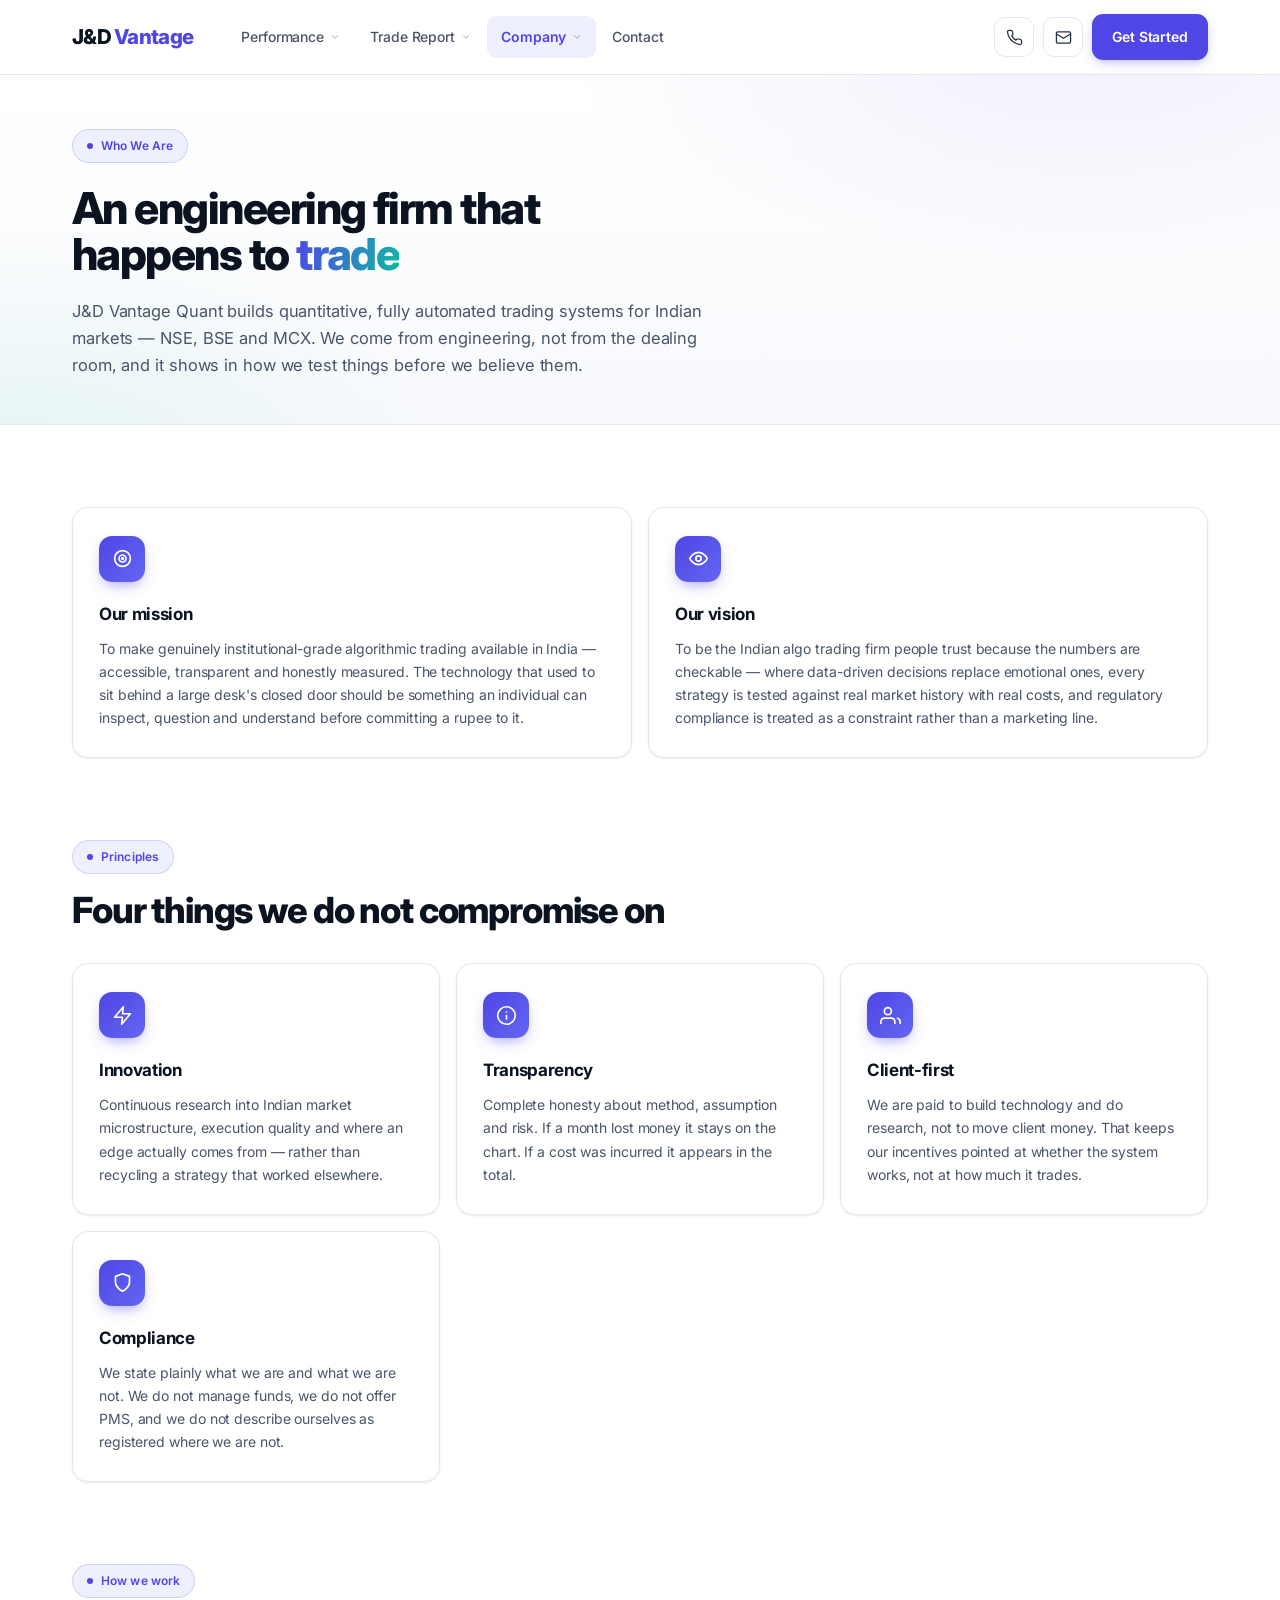
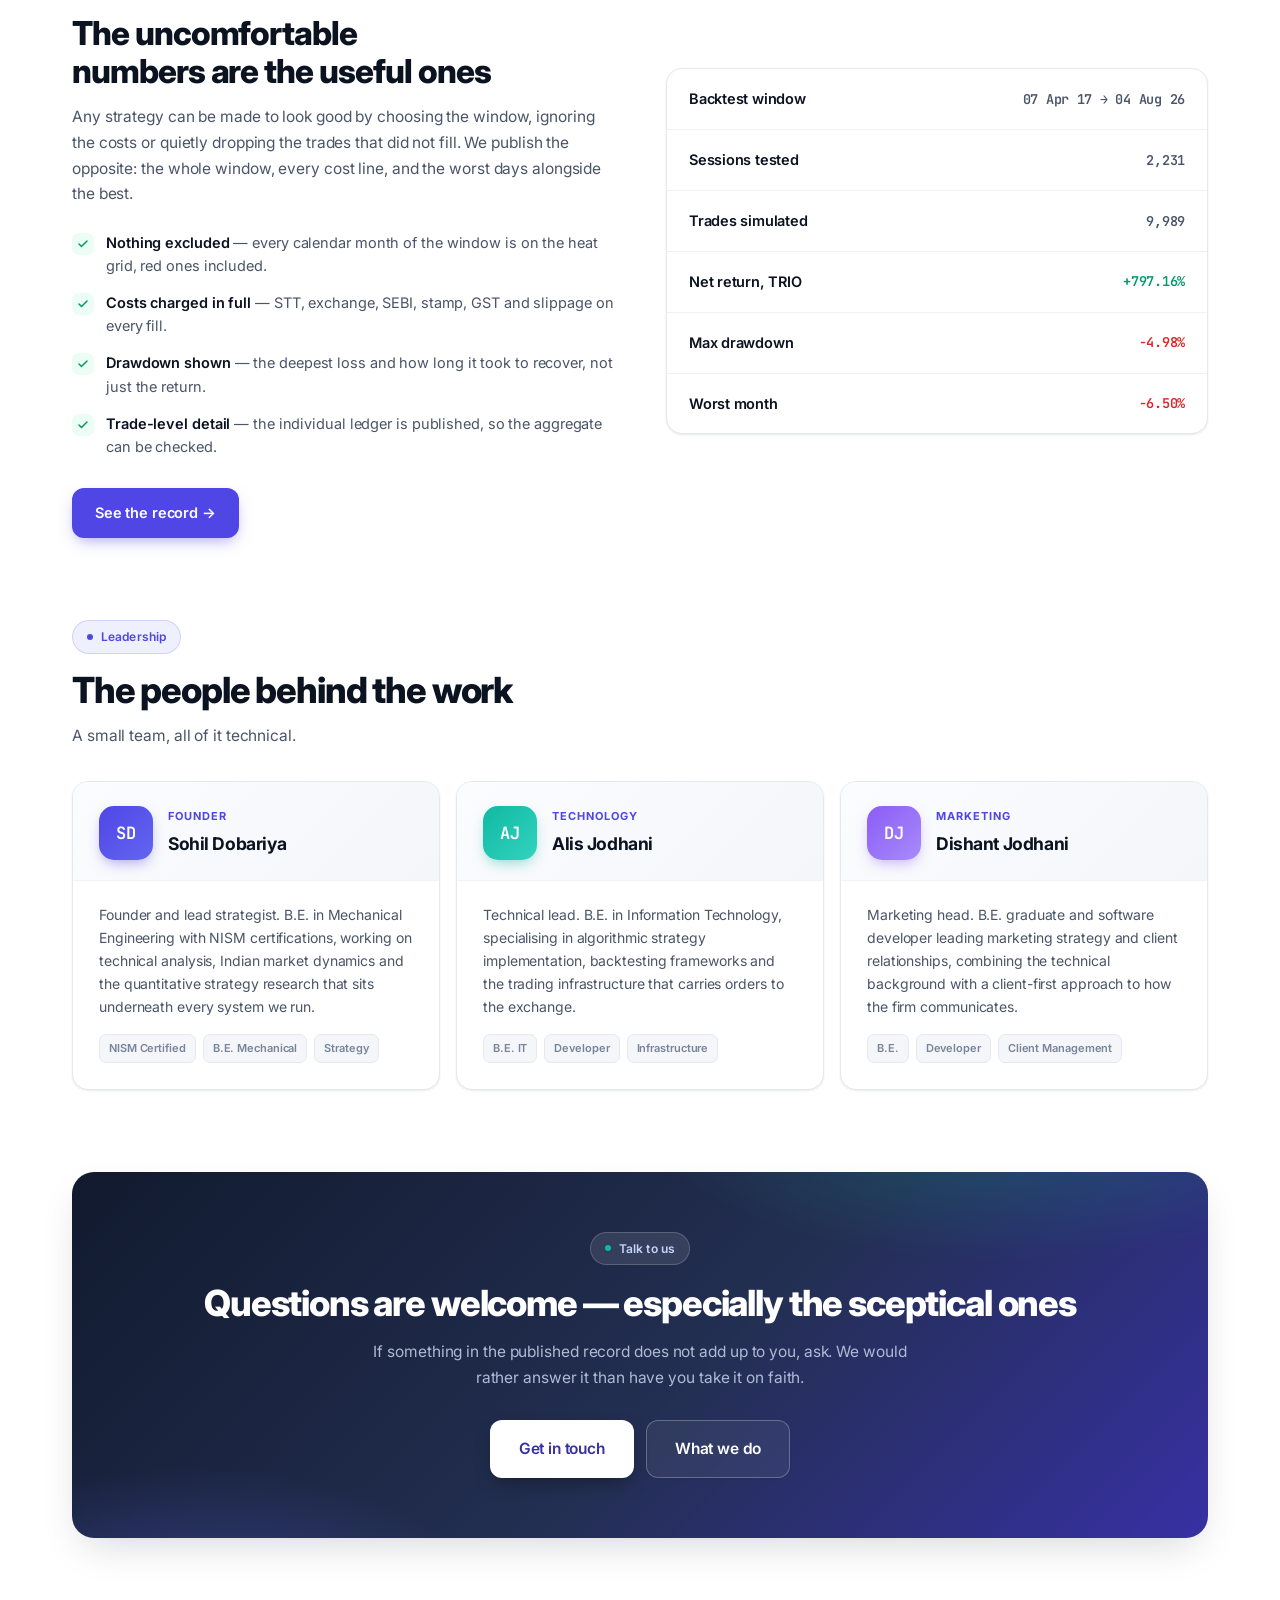
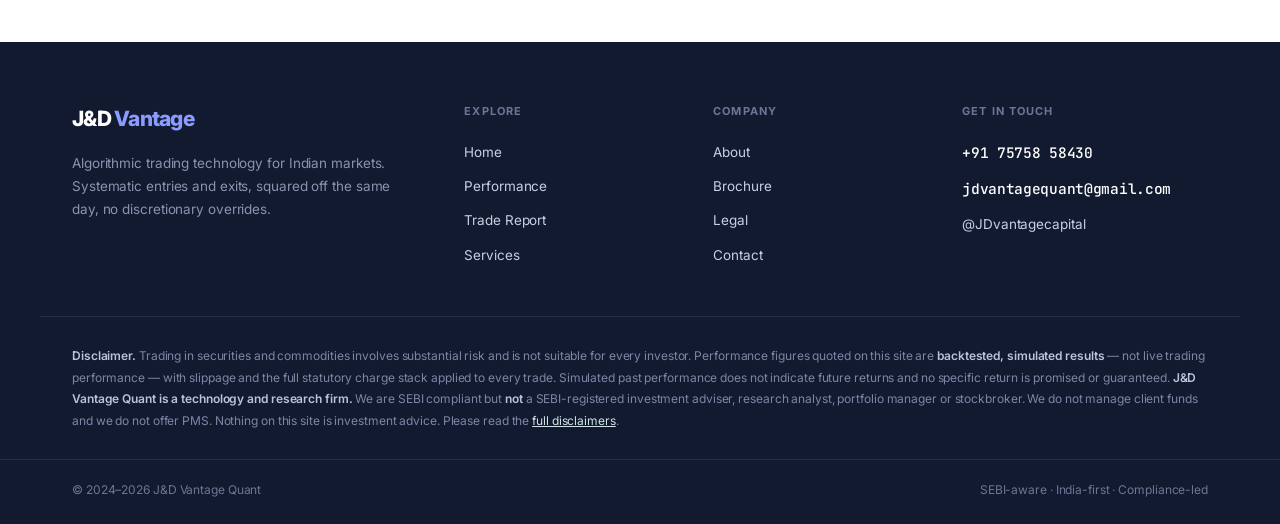
==== about/index.html @ 812bbafe "Rebuild site: new design system, full backtest and trade report Replaces the dark single-page app (h" ====
<!DOCTYPE html>
<html lang="en">
<head>
<meta charset="utf-8">
<meta name="viewport" content="width=device-width, initial-scale=1">
<title>About — Who We Are | J&amp;D Vantage Quant</title>
<meta name="description" content="J&amp;D Vantage Quant is an Indian algorithmic trading technology firm building quantitative, fully automated systems for NSE, BSE and MCX. Our mission, our principles and the people behind the work.">
<link rel="canonical" href="https://jdvantagequant.com/about/">
<meta name="theme-color" content="#FFFFFF">
<meta name="color-scheme" content="light">
<meta property="og:type" content="website">
<meta property="og:url" content="https://jdvantagequant.com/about/">
<meta property="og:title" content="About | J&amp;D Vantage Quant">
<meta property="og:description" content="An Indian algorithmic trading technology firm. Our mission, our principles and the people behind the work.">
<meta property="og:site_name" content="J&amp;D Vantage Quant">
<meta property="og:locale" content="en_IN">
<link rel="icon" type="image/svg+xml" href="/favicon.svg">
<link rel="icon" type="image/x-icon" href="/favicon.ico">
<link rel="preconnect" href="https://fonts.googleapis.com">
<link rel="preconnect" href="https://fonts.gstatic.com" crossorigin>
<link href="https://fonts.googleapis.com/css2?family=Inter:wght@400;500;600;700;800&family=JetBrains+Mono:wght@400;500;600&display=swap" rel="stylesheet">
<link rel="stylesheet" href="/assets/site.css?v=4">
</head>
<body>

<nav class="nav">
  <div class="nav-in">
    <a class="nav-brand" href="/">
      <b>J&amp;D<i> Vantage</i></b>
    </a>
    <div class="nav-links">
      <div class="nav-item">
        <a href="/performance/">Performance<svg class="chev" viewBox="0 0 24 24"><path d="m6 9 6 6 6-6"/></svg></a>
        <div class="nav-menu">
          <a href="/performance/#performance"><b>Equity Curve</b><span>Daily equity and drawdown</span></a>
          <a href="/performance/#yearly"><b>Yearly</b><span>Calendar-year results</span></a>
          <a href="/performance/#monthly"><b>Monthly</b><span>Month-by-month heat grid</span></a>
          <a href="/performance/#stats"><b>Statistics</b><span>Risk and trade metrics</span></a>
          <a href="/performance/#costs"><b>Costs</b><span>Full charge breakdown</span></a>
        </div>
      </div>
      <div class="nav-item">
        <a href="/report/">Trade Report<svg class="chev" viewBox="0 0 24 24"><path d="m6 9 6 6 6-6"/></svg></a>
        <div class="nav-menu">
          <a href="/report/#summary"><b>Summary</b><span>Window totals and equity</span></a>
          <a href="/report/#months"><b>Months</b><span>Month-by-month results</span></a>
          <a href="/report/#sessions"><b>Sessions</b><span>Day-by-day log</span></a>
          <a href="/report/#ledger"><b>Trade Ledger</b><span>Every individual trade</span></a>
        </div>
      </div>
      <div class="nav-item">
        <a href="/about/" class="here">Company<svg class="chev" viewBox="0 0 24 24"><path d="m6 9 6 6 6-6"/></svg></a>
        <div class="nav-menu">
          <a href="/about/"><b>About</b><span>Who we are and how we work</span></a>
          <a href="/services/"><b>Services</b><span>What we build and research</span></a>
          <a href="/brochure/"><b>Brochure</b><span>The firm on one page</span></a>
          <a href="/legal/"><b>Legal</b><span>Disclaimers, terms and privacy</span></a>
        </div>
      </div>
      <a href="/contact/">Contact</a>
    </div>
    <div class="nav-right">
      <a class="nav-icon" href="tel:+917575858430" aria-label="Call +91 75758 58430" title="+91 75758 58430"><svg viewBox="0 0 24 24"><path d="M22 16.9v3a2 2 0 0 1-2.2 2 19.8 19.8 0 0 1-8.6-3.1 19.5 19.5 0 0 1-6-6A19.8 19.8 0 0 1 2.1 4.2 2 2 0 0 1 4.1 2h3a2 2 0 0 1 2 1.7c.1.9.3 1.8.6 2.7a2 2 0 0 1-.4 2.1L8.1 9.7a16 16 0 0 0 6 6l1.2-1.2a2 2 0 0 1 2.1-.4c.9.3 1.8.5 2.7.6a2 2 0 0 1 1.7 2Z"/></svg></a>
      <a class="nav-icon" href="mailto:jdvantagequant@gmail.com" aria-label="Email jdvantagequant@gmail.com" title="jdvantagequant@gmail.com"><svg viewBox="0 0 24 24"><rect x="2" y="4" width="20" height="16" rx="2"/><path d="m2 7 10 6 10-6"/></svg></a>
      <a class="nav-cta" href="/contact/">Get Started</a>
      <button class="burger" id="burger" type="button" aria-label="Menu" aria-expanded="false" aria-controls="nav-drawer"><i></i><i></i><i></i></button>
    </div>
  </div>
  <div class="nav-prog" id="nav-prog"></div>
  <div class="nav-drawer" id="nav-drawer">
    <div class="wrap">
      <span class="grp">Pages</span>
      <a href="/">Home</a>
      <a href="/performance/">Performance</a>
      <a href="/report/">Trade Report</a>
      <a href="/about/" class="here">About</a>
      <a href="/services/">Services</a>
      <a href="/brochure/">Brochure</a>
      <a href="/legal/">Legal</a>
      <a href="/contact/">Contact</a>
      <span class="grp">On this page</span>
      <a href="#purpose">Mission &amp; Vision</a>
      <a href="#values">Principles</a>
      <a href="#team">Team</a>
      <span class="grp">Reach us</span>
      <a href="tel:+917575858430">+91 75758 58430</a>
      <a href="mailto:jdvantagequant@gmail.com">jdvantagequant@gmail.com</a>
    </div>
  </div>
</nav>

<header class="hero" id="top">
  <div class="wrap hero-in tight">
    <div class="eyebrow">Who We Are</div>
    <h1 class="sm">An engineering firm that<br>happens to <span>trade</span></h1>
    <p class="hero-sub">J&amp;D Vantage Quant builds quantitative, fully automated trading
    systems for Indian markets — NSE, BSE and MCX. We come from engineering, not from the
    dealing room, and it shows in how we test things before we believe them.</p>
  </div>
</header>

<main class="wrap">

<!-- ============ PURPOSE ============ -->
<section id="purpose">
  <div class="feat-grid">
    <div class="feat rv">
      <div class="ic"><svg viewBox="0 0 24 24"><circle cx="12" cy="12" r="9"/><circle cx="12" cy="12" r="4"/><circle cx="12" cy="12" r="1"/></svg></div>
      <h3>Our mission</h3>
      <p>To make genuinely institutional-grade algorithmic trading available in India —
      accessible, transparent and honestly measured. The technology that used to sit behind
      a large desk's closed door should be something an individual can inspect, question and
      understand before committing a rupee to it.</p>
    </div>
    <div class="feat rv">
      <div class="ic"><svg viewBox="0 0 24 24"><path d="M2 12s3.5-7 10-7 10 7 10 7-3.5 7-10 7-10-7-10-7z"/><circle cx="12" cy="12" r="3"/></svg></div>
      <h3>Our vision</h3>
      <p>To be the Indian algo trading firm people trust because the numbers are checkable —
      where data-driven decisions replace emotional ones, every strategy is tested against
      real market history with real costs, and regulatory compliance is treated as a
      constraint rather than a marketing line.</p>
    </div>
  </div>
</section>

<!-- ============ VALUES ============ -->
<section id="values">
  <div class="sec-head">
    <div class="eyebrow">Principles</div>
    <h2>Four things we do not compromise on</h2>
  </div>
  <div class="feat-grid">
    <div class="feat rv">
      <div class="ic"><svg viewBox="0 0 24 24"><path d="M13 2 3 14h9l-1 8 10-12h-9l1-8z"/></svg></div>
      <h3>Innovation</h3>
      <p>Continuous research into Indian market microstructure, execution quality and where
      an edge actually comes from — rather than recycling a strategy that worked elsewhere.</p>
    </div>
    <div class="feat rv">
      <div class="ic"><svg viewBox="0 0 24 24"><circle cx="12" cy="12" r="10"/><path d="M12 16v-4M12 8h.01"/></svg></div>
      <h3>Transparency</h3>
      <p>Complete honesty about method, assumption and risk. If a month lost money it stays
      on the chart. If a cost was incurred it appears in the total.</p>
    </div>
    <div class="feat rv">
      <div class="ic"><svg viewBox="0 0 24 24"><path d="M17 21v-2a4 4 0 0 0-4-4H5a4 4 0 0 0-4 4v2"/><circle cx="9" cy="7" r="4"/><path d="M23 21v-2a4 4 0 0 0-3-3.87"/></svg></div>
      <h3>Client-first</h3>
      <p>We are paid to build technology and do research, not to move client money. That
      keeps our incentives pointed at whether the system works, not at how much it trades.</p>
    </div>
    <div class="feat rv">
      <div class="ic"><svg viewBox="0 0 24 24"><path d="M12 22s8-4 8-10V5l-8-3-8 3v7c0 6 8 10 8 10z"/></svg></div>
      <h3>Compliance</h3>
      <p>We state plainly what we are and what we are not. We do not manage funds, we do not
      offer PMS, and we do not describe ourselves as registered where we are not.</p>
    </div>
  </div>
</section>

<!-- ============ HOW WE WORK ============ -->
<section id="method">
  <div class="split">
    <div class="split-text">
      <div class="eyebrow">How we work</div>
      <h2>The uncomfortable numbers are the useful ones</h2>
      <p>Any strategy can be made to look good by choosing the window, ignoring the costs or
      quietly dropping the trades that did not fill. We publish the opposite: the whole
      window, every cost line, and the worst days alongside the best.</p>
      <ul class="checklist">
        <li><span class="ck"><svg viewBox="0 0 24 24"><polyline points="20 6 9 17 4 12"/></svg></span><span><b>Nothing excluded</b> — every calendar month of the window is on the heat grid, red ones included.</span></li>
        <li><span class="ck"><svg viewBox="0 0 24 24"><polyline points="20 6 9 17 4 12"/></svg></span><span><b>Costs charged in full</b> — STT, exchange, SEBI, stamp, GST and slippage on every fill.</span></li>
        <li><span class="ck"><svg viewBox="0 0 24 24"><polyline points="20 6 9 17 4 12"/></svg></span><span><b>Drawdown shown</b> — the deepest loss and how long it took to recover, not just the return.</span></li>
        <li><span class="ck"><svg viewBox="0 0 24 24"><polyline points="20 6 9 17 4 12"/></svg></span><span><b>Trade-level detail</b> — the individual ledger is published, so the aggregate can be checked.</span></li>
      </ul>
      <div class="hero-cta"><a class="btn btn-primary" href="/performance/">See the record →</a></div>
    </div>
    <div class="split-media">
      <div class="panel rv" id="ev-panel"></div>
    </div>
  </div>
</section>

<!-- ============ TEAM ============ -->
<section id="team">
  <div class="sec-head">
    <div class="eyebrow">Leadership</div>
    <h2>The people behind the work</h2>
    <p>A small team, all of it technical.</p>
  </div>
  <div class="team-grid">
    <div class="team rv">
      <div class="top">
        <div class="av">SD</div>
        <div><div class="rl">Founder</div><div class="nm">Sohil Dobariya</div></div>
      </div>
      <div class="bd">
        <p>Founder and lead strategist. B.E. in Mechanical Engineering with NISM
        certifications, working on technical analysis, Indian market dynamics and the
        quantitative strategy research that sits underneath every system we run.</p>
        <div class="chips"><span>NISM Certified</span><span>B.E. Mechanical</span><span>Strategy</span></div>
      </div>
    </div>
    <div class="team rv">
      <div class="top">
        <div class="av c2">AJ</div>
        <div><div class="rl">Technology</div><div class="nm">Alis Jodhani</div></div>
      </div>
      <div class="bd">
        <p>Technical lead. B.E. in Information Technology, specialising in algorithmic
        strategy implementation, backtesting frameworks and the trading infrastructure that
        carries orders to the exchange.</p>
        <div class="chips"><span>B.E. IT</span><span>Developer</span><span>Infrastructure</span></div>
      </div>
    </div>
    <div class="team rv">
      <div class="top">
        <div class="av c3">DJ</div>
        <div><div class="rl">Marketing</div><div class="nm">Dishant Jodhani</div></div>
      </div>
      <div class="bd">
        <p>Marketing head. B.E. graduate and software developer leading marketing strategy
        and client relationships, combining the technical background with a client-first
        approach to how the firm communicates.</p>
        <div class="chips"><span>B.E.</span><span>Developer</span><span>Client Management</span></div>
      </div>
    </div>
  </div>
</section>

<section id="cta">
  <div class="cta rv">
    <div class="eyebrow">Talk to us</div>
    <h2>Questions are welcome — especially the sceptical ones</h2>
    <p>If something in the published record does not add up to you, ask. We would rather
    answer it than have you take it on faith.</p>
    <div class="hero-cta">
      <a class="btn btn-primary btn-lg" href="/contact/">Get in touch</a>
      <a class="btn btn-ghost btn-lg" href="/services/">What we do</a>
    </div>
  </div>
</section>

</main>

<footer>
  <div class="wrap foot-top">
    <div class="foot-brand">
      <div class="fb"><b>J&amp;D<i> Vantage</i></b></div>
      <p>Algorithmic trading technology for Indian markets. Systematic entries and exits,
      squared off the same day, no discretionary overrides.</p>
    </div>
    <div class="foot-col">
      <h4>Explore</h4>
      <a href="/">Home</a>
      <a href="/performance/">Performance</a>
      <a href="/report/">Trade Report</a>
      <a href="/services/">Services</a>
    </div>
    <div class="foot-col">
      <h4>Company</h4>
      <a href="/about/">About</a>
      <a href="/brochure/">Brochure</a>
      <a href="/legal/">Legal</a>
      <a href="/contact/">Contact</a>
    </div>
    <div class="foot-col">
      <h4>Get in touch</h4>
      <a class="big" href="tel:+917575858430">+91 75758 58430</a>
      <a class="big" href="mailto:jdvantagequant@gmail.com">jdvantagequant@gmail.com</a>
      <a href="https://t.me/JDvantagecapital" target="_blank" rel="noopener noreferrer">@JDvantagecapital</a>
    </div>
  </div>
  <div class="wrap foot-legal">
    <b>Disclaimer.</b> Trading in securities and commodities involves substantial risk and is
    not suitable for every investor. Performance figures quoted on this site are
    <b>backtested, simulated results</b> — not live trading performance — with slippage and the
    full statutory charge stack applied to every trade. Simulated past performance does not
    indicate future returns and no specific return is promised or guaranteed.
    <b>J&amp;D Vantage Quant is a technology and research firm.</b> We are SEBI compliant but
    <b>not</b> a SEBI-registered investment adviser, research analyst, portfolio manager or
    stockbroker. We do not manage client funds and we do not offer PMS. Nothing on this site
    is investment advice. Please read the
    <a href="/legal/" style="color:#CFE3E7;text-decoration:underline">full disclaimers</a>.
  </div>
  <div class="foot-bottom">
    <div class="wrap">
      <span>&copy; 2024–2026 J&amp;D Vantage Quant</span>
      <span>SEBI-aware &middot; India-first &middot; Compliance-led</span>
    </div>
  </div>
</footer>

<script src="/assets/summary.js?v=4"></script>
<script src="/assets/site.js?v=4"></script>
<script>
const { $, pct, dd, n0, range, menu, reveal } = window.JD;
const T = window.JD_SUM.modes.trio;

$('#ev-panel').innerHTML = [
  ['Backtest window', range(T.window), ''],
  ['Sessions tested', n0(T.days), ''],
  ['Trades simulated', n0(T.trades), ''],
  ['Net return, TRIO', pct(T.net_pct), 'pos'],
  ['Max drawdown', dd(T.mdd), 'neg'],
  ['Worst month', pct(T.worst_month[1]), 'neg'],
].map(([t, v, c]) => `<div class="prow"><div><div class="t">${t}</div></div>
  <div class="m ${c}">${v}</div></div>`).join('');

menu();
reveal();
</script>
</body>
</html>
---- assets/site.css ----
/* J&D Vantage Quant — design system.
   Inter + JetBrains Mono, indigo/teal on white, 16px radii, layered shadows,
   solid left-aligned header. One stylesheet for the marketing pages and the
   data pages alike. */
:root{
  --bg:#FFFFFF; --bg-soft:#F7F9FC; --panel:#FFFFFF; --panel2:#F4F6FA; --bg2:#EEF1F6;
  --line:#E4E8EF; --line2:#EEF1F6;
  --ink:#0B1220; --text:#243043; --body:#4A5568; --muted:#78849A; --faint:#A3AEC2;
  --brand:#4F46E5; --brand-2:#6366F1; --brand-dk:#3730A3; --brand-soft:#EEF0FE;
  --accent:#0FB9A3; --accent-soft:#E6FAF6;
  --deep:#111A2E; --deep-2:#1B2540;
  --pos:#059669; --pos-soft:#ECFDF5;
  --neg:#DC2626; --neg-soft:#FEF2F2;
  --sans:"Inter",-apple-system,"Segoe UI",Roboto,Arial,sans-serif;
  --mono:"JetBrains Mono",ui-monospace,"Cascadia Mono",Consolas,monospace;
  --maxw:1200px; --r:16px; --r-sm:10px; --r-lg:22px;
  --sh1:0 1px 2px rgba(11,18,32,.04),0 1px 3px rgba(11,18,32,.05);
  --sh2:0 4px 8px -2px rgba(11,18,32,.05),0 12px 24px -8px rgba(11,18,32,.10);
  --sh3:0 16px 40px -12px rgba(11,18,32,.18);
}
*{margin:0;padding:0;box-sizing:border-box}
html{scroll-behavior:smooth;-webkit-text-size-adjust:100%}
body{background:var(--bg);color:var(--body);font-family:var(--sans);font-size:15.5px;
  line-height:1.65;-webkit-font-smoothing:antialiased;letter-spacing:-.006em}
::selection{background:rgba(79,70,229,.16)}
a{color:var(--brand);text-decoration:none}
img{max-width:100%}
.wrap{max-width:var(--maxw);margin:0 auto;padding:0 32px}
.num{font-family:var(--mono);font-variant-numeric:tabular-nums;letter-spacing:-.02em}
.pos{color:var(--pos)}.neg{color:var(--neg)}

/* ================================ header ================================ */
/* solid bar, hairline base, brand hard left with the links running beside it */
.nav{position:sticky;top:0;z-index:60;background:rgba(255,255,255,.88);
  border-bottom:1px solid var(--line);
  backdrop-filter:saturate(180%) blur(14px);-webkit-backdrop-filter:saturate(180%) blur(14px)}
.nav-in{position:relative;max-width:var(--maxw);margin:0 auto;padding:0 32px;height:74px;
  display:flex;align-items:center;gap:8px;transition:height .2s}
.nav-brand{display:flex;align-items:center;color:var(--ink);flex:none;margin-right:26px}
.nav-brand b{font-size:20.5px;font-weight:800;letter-spacing:-.035em;line-height:1}
.nav-brand b i{font-style:normal;color:var(--brand)}

/* inline links — no floating pill */
.nav-links{display:flex;align-items:center;gap:2px}
.nav-links a{color:var(--body);font-size:14px;font-weight:500;padding:9px 14px;border-radius:9px;
  white-space:nowrap;transition:color .16s,background .16s}
.nav-links a:hover{color:var(--ink);background:var(--panel2)}
.nav-links a.here{color:var(--brand);background:var(--brand-soft);font-weight:600}

.nav-item{position:relative;display:flex}
.nav-item>a{display:inline-flex;align-items:center;gap:6px}
.nav-item>a .chev{width:10px;height:10px;stroke:currentColor;fill:none;stroke-width:2.4;
  stroke-linecap:round;stroke-linejoin:round;opacity:.5;transition:transform .2s,opacity .2s}
.nav-item:hover>a .chev,.nav-item.open>a .chev{opacity:1;transform:rotate(180deg)}
.nav-menu{position:absolute;top:calc(100% + 10px);left:0;transform:translateY(-6px);
  min-width:264px;background:var(--panel);border:1px solid var(--line);border-radius:var(--r);
  padding:7px;box-shadow:var(--sh3);
  opacity:0;visibility:hidden;pointer-events:none;transition:opacity .16s,transform .16s,visibility .16s;z-index:5}
.nav-item:hover .nav-menu,.nav-item:focus-within .nav-menu,.nav-item.open .nav-menu{
  opacity:1;visibility:visible;pointer-events:auto;transform:translateY(0)}
.nav-menu::before{content:"";position:absolute;left:0;right:0;top:-12px;height:12px}
.nav-menu a{display:block;padding:10px 12px;border-radius:10px;white-space:normal;
  background:transparent;transition:background .14s}
.nav-menu a:hover{background:var(--panel2)}
.nav-menu a b{display:block;font-size:13.5px;font-weight:600;color:var(--ink)}
.nav-menu a span{display:block;margin-top:2px;font-size:12px;color:var(--muted);line-height:1.45}

.nav-prog{position:absolute;left:0;bottom:-1px;height:2px;width:0;
  background:linear-gradient(90deg,var(--brand),var(--accent));transition:width .08s linear}
.nav.scrolled{box-shadow:0 6px 20px -14px rgba(11,18,32,.5)}
.nav.scrolled .nav-in{height:66px}

.nav-right{margin-left:auto;display:flex;align-items:center;gap:9px;flex:none}
.nav-icon{width:40px;height:40px;border-radius:11px;background:var(--panel);border:1px solid var(--line);
  display:flex;align-items:center;justify-content:center;flex:none;
  transition:border-color .16s,background .16s,transform .16s}
.nav-icon:hover{border-color:var(--brand);background:var(--brand-soft);transform:translateY(-1px)}
.nav-icon svg{width:17px;height:17px;stroke:var(--text);fill:none;stroke-width:1.8;
  stroke-linecap:round;stroke-linejoin:round}
.nav-icon:hover svg{stroke:var(--brand)}
.nav-cta{display:inline-flex;align-items:center;background:var(--brand);color:#fff;font-size:14px;
  font-weight:600;padding:11px 20px;border-radius:11px;white-space:nowrap;
  box-shadow:0 4px 12px -3px rgba(79,70,229,.45);transition:background .16s,transform .16s,box-shadow .16s}
.nav-cta:hover{background:var(--brand-dk);transform:translateY(-1px);box-shadow:0 8px 18px -4px rgba(79,70,229,.5)}

.burger{display:none;width:40px;height:40px;border:1px solid var(--line);border-radius:11px;
  background:var(--panel);cursor:pointer;padding:0;position:relative;flex:none}
.burger i{position:absolute;left:11px;right:11px;height:2px;background:var(--ink);border-radius:2px;
  transition:transform .22s,opacity .18s}
.burger i:nth-child(1){top:14px}
.burger i:nth-child(2){top:19px}
.burger i:nth-child(3){top:24px}
.burger[aria-expanded="true"] i:nth-child(1){transform:translateY(5px) rotate(45deg)}
.burger[aria-expanded="true"] i:nth-child(2){opacity:0}
.burger[aria-expanded="true"] i:nth-child(3){transform:translateY(-5px) rotate(-45deg)}

.nav-drawer{display:none;background:var(--panel);border-top:1px solid var(--line2);
  box-shadow:var(--sh2)}
.nav-drawer.open{display:block}
.nav-drawer .wrap{padding-top:10px;padding-bottom:18px;display:flex;flex-direction:column}
.nav-drawer a{color:var(--body);font-size:15px;font-weight:500;padding:12px 6px;
  border-bottom:1px solid var(--line2);border-radius:0}
.nav-drawer a:last-of-type{border-bottom:0}
.nav-drawer a.here{color:var(--brand);font-weight:600}
.nav-drawer .grp{margin-top:12px;font-size:10.5px;font-weight:700;
  letter-spacing:.14em;color:var(--faint);text-transform:uppercase;padding:6px 6px 2px}

@media (max-width:1080px){
  .nav-in{height:66px;gap:10px}
  .nav-links,.nav-cta{display:none}
  .burger{display:block}
  .nav.scrolled .nav-in{height:62px}
}
@media (max-width:620px){
  .nav-in{height:62px;gap:8px;padding-left:20px;padding-right:20px}
  .nav-brand{margin-right:0}
  .nav-brand b{font-size:18px}
  .nav-icon,.burger{width:37px;height:37px}
  .nav-right .nav-icon{display:none}
}
@media (max-width:400px){
  .nav-brand b{font-size:16px}
  .nav-in{gap:6px;padding-left:16px;padding-right:16px;height:58px}
}

/* ================================= hero ================================= */
.hero{position:relative;overflow:hidden;background:
  radial-gradient(900px 420px at 85% -18%,rgba(79,70,229,.09),transparent 60%),
  radial-gradient(700px 400px at 2% 112%,rgba(15,185,163,.08),transparent 58%),
  linear-gradient(180deg,#FFFFFF,#F7F9FC);
  border-bottom:1px solid var(--line)}
.hero-in{position:relative;padding-top:78px;padding-bottom:64px}
.hero-in.tight{padding-top:54px;padding-bottom:44px}
/* eyebrow is a chip, not a tracked-out mono line */
.eyebrow{display:inline-flex;align-items:center;gap:8px;background:var(--brand-soft);
  color:var(--brand);border:1px solid rgba(79,70,229,.18);border-radius:99px;
  padding:6px 14px;font-size:12px;font-weight:600;letter-spacing:.01em}
.eyebrow::before{content:"";width:6px;height:6px;border-radius:99px;background:var(--brand);flex:none}
.hero h1{margin:22px 0 0;font-size:clamp(36px,5.6vw,60px);line-height:1.06;font-weight:800;
  color:var(--ink);letter-spacing:-.035em;text-wrap:balance}
.hero h1 span{background:linear-gradient(100deg,var(--brand),var(--accent));
  -webkit-background-clip:text;background-clip:text;color:transparent}
.hero h1.sm{font-size:clamp(30px,4.2vw,44px)}
.hero-sub{margin-top:20px;max-width:660px;font-size:16.5px;color:var(--body)}
.hero-sub b{color:var(--ink);font-weight:600}
.hero-note{padding:18px 0 0;font-size:12.5px;color:var(--faint);max-width:760px}

/* hero split — text left, visual right (restored from the original site) */
.hero-grid{display:grid;grid-template-columns:1.05fr .95fr;gap:52px;align-items:center}

/* ============================== KPI cards =============================== */
/* separated cards with a gradient cap, not a fused hairline grid */
.kpis{display:grid;grid-template-columns:repeat(4,1fr);gap:14px;margin:44px 0 0}
.kpi{position:relative;background:var(--panel);border:1px solid var(--line);border-radius:var(--r);
  padding:20px 20px 18px;box-shadow:var(--sh1);overflow:hidden;
  transition:transform .18s,box-shadow .18s,border-color .18s}
.kpi::before{content:"";position:absolute;left:0;right:0;top:0;height:3px;
  background:linear-gradient(90deg,var(--brand),var(--accent));opacity:.9}
.kpi:hover{transform:translateY(-2px);box-shadow:var(--sh2);border-color:rgba(79,70,229,.28)}
.kpi label{display:block;font-size:11.5px;font-weight:600;letter-spacing:.03em;color:var(--muted)}
.kpi .v{display:block;margin-top:10px;font-family:var(--mono);font-size:clamp(22px,2.7vw,31px);
  font-weight:600;letter-spacing:-.035em;color:var(--ink);line-height:1.1}
.kpi .v.up{color:var(--pos)}
.kpi .v.dn{color:var(--neg)}
.kpi small{display:block;margin-top:7px;font-size:12px;color:var(--muted);line-height:1.5}
.kpi .v .vs{margin:0 6px;color:var(--faint);font-weight:400}
.kpis-4{grid-template-columns:repeat(4,1fr)}
.kpis-5{grid-template-columns:repeat(5,1fr)}
.kpis-6{grid-template-columns:repeat(6,1fr)}
.kpis-5 .kpi,.kpis-6 .kpi{padding:17px 15px 15px}
.kpis-5 .kpi .v{font-size:clamp(19px,2.1vw,25px)}
.kpis-6 .kpi .v{font-size:clamp(16px,1.5vw,20px)}
.kpis-6 .kpi small{font-size:11.5px}
.stat-row{margin:0 0 14px}
.stat-row .kpi .v{font-size:clamp(18px,2.2vw,25px)}
.win-cards .kpi .v{font-size:22px}

/* ============================== stat band =============================== */
/* the four headline claims from the original site */
.stats{display:grid;grid-template-columns:repeat(4,1fr);gap:14px}
.stat{background:var(--panel);border:1px solid var(--line);border-radius:var(--r);
  padding:26px 24px;text-align:center;box-shadow:var(--sh1);
  transition:transform .18s,box-shadow .18s}
.stat:hover{transform:translateY(-2px);box-shadow:var(--sh2)}
.stat .n{font-family:var(--mono);font-size:clamp(28px,3.4vw,38px);font-weight:600;
  letter-spacing:-.04em;line-height:1;
  background:linear-gradient(100deg,var(--brand),var(--accent));
  -webkit-background-clip:text;background-clip:text;color:transparent}
.stat .l{margin-top:10px;font-size:13px;color:var(--muted);line-height:1.5}

/* ============================= spec strip =============================== */
/* light tinted rail, not a dark band */
.spec{background:var(--bg-soft);border-bottom:1px solid var(--line)}
.spec-in{max-width:var(--maxw);margin:0 auto;padding:26px 32px;
  display:grid;grid-template-columns:repeat(4,1fr);gap:20px 28px}
.spec-item label{display:block;font-size:11px;font-weight:600;letter-spacing:.06em;
  color:var(--muted);text-transform:uppercase}
.spec-item div{margin-top:6px;font-size:14.5px;font-weight:600;color:var(--ink)}
.spec-item div .num{font-size:13.5px}

/* =============================== sections =============================== */
section{padding:82px 0 0}
.sec-head{margin-bottom:32px;max-width:720px}
.sec-head h2{margin-top:16px;font-size:clamp(25px,3.4vw,36px);font-weight:800;color:var(--ink);
  letter-spacing:-.032em;line-height:1.15;text-wrap:balance}
.sec-head p{margin-top:12px;color:var(--body);font-size:15.5px}
.panel{background:var(--panel);border:1px solid var(--line);border-radius:var(--r);
  overflow:hidden;box-shadow:var(--sh1)}
.panel-cap{font-size:11.5px;font-weight:700;letter-spacing:.08em;text-transform:uppercase;
  color:var(--muted);margin-bottom:14px}

/* charts */
.chart-head{display:flex;align-items:center;gap:12px;padding:20px 22px 6px;flex-wrap:wrap}
.chart-head h3{font-size:15px;font-weight:700;color:var(--ink);letter-spacing:-.015em}
.chart-head .num{font-size:12px;color:var(--muted)}
.seg{margin-left:auto;display:flex;background:var(--panel2);border:1px solid var(--line);
  border-radius:10px;padding:3px;gap:2px}
.seg button{border:0;background:transparent;color:var(--muted);font-family:var(--sans);
  font-size:11.5px;font-weight:600;padding:6px 13px;border-radius:7px;cursor:pointer;
  letter-spacing:.02em;transition:background .14s,color .14s}
.seg button:hover{color:var(--ink)}
.seg button.on{background:var(--panel);color:var(--brand);box-shadow:var(--sh1)}
canvas{display:block;width:100%;touch-action:pan-y}
.tip{position:fixed;z-index:80;pointer-events:none;background:var(--ink);border:0;border-radius:10px;
  padding:10px 13px;font-family:var(--mono);font-size:11.5px;line-height:1.6;color:#F2F5FA;
  box-shadow:var(--sh3);opacity:0;transition:opacity .12s}
.tip b{color:#8B9BFF;font-weight:600}

/* ================================ tables ================================ */
table{width:100%;border-collapse:collapse;font-size:13.5px}
thead th{background:var(--panel2);color:var(--muted);font-size:11px;font-weight:600;
  letter-spacing:.04em;text-align:right;padding:12px 15px;border-bottom:1px solid var(--line);
  white-space:nowrap}
thead th:first-child{text-align:left}
tbody td{padding:11px 15px;border-bottom:1px solid var(--line2);text-align:right;
  font-family:var(--mono);font-size:12.5px;letter-spacing:-.015em;color:var(--body);white-space:nowrap}
tbody td:first-child{text-align:left;color:var(--ink);font-weight:500;font-family:var(--sans)}
tbody tr:nth-child(even){background:rgba(244,246,250,.55)}
tbody tr:hover{background:var(--brand-soft)}
tbody tr:last-child td{border-bottom:0}
.tbl-scroll{overflow-x:auto}
tr.total td{background:var(--panel2);font-weight:700;color:var(--ink);border-top:1.5px solid var(--line)}
.scroll-y{max-height:660px;overflow-y:auto}
.scroll-y thead th{position:sticky;top:0;z-index:5;box-shadow:0 1px 0 var(--line)}
th[data-sort]{cursor:pointer;user-select:none}
th[data-sort]:hover{color:var(--brand)}
th[data-sort].up::after{content:' ▲';font-size:8px}
th[data-sort].dn::after{content:' ▼';font-size:8px}
.scroll-hint{display:none;padding:9px 22px 0;font-size:11.5px;color:var(--faint)}
.fwd{display:inline-block;margin-left:7px;font-size:9px;font-weight:700;letter-spacing:.08em;
  color:var(--brand);background:var(--brand-soft);border-radius:5px;padding:2px 6px;vertical-align:1px}
tbody tr[data-year]{cursor:pointer}
tbody tr[data-year].sel td{background:var(--brand-soft)}
tbody tr[data-year].sel td:first-child{box-shadow:inset 3px 0 0 var(--brand)}
tbody tr.sess td{background:var(--panel2);font-size:11.5px;font-weight:700;color:var(--brand-dk);
  border-bottom:1px solid var(--line);border-top:1px solid var(--line)}
tbody tr.sess td span{float:right;font-weight:500;color:var(--muted)}
.empty-row td{text-align:center;color:var(--muted);font-family:var(--sans);padding:38px 15px}
.ledger-meta{padding:13px 22px 4px;font-size:12px;color:var(--muted)}
.top5 thead th{padding:11px 13px;font-size:10.5px}
.top5 tbody td{padding:10px 13px;font-size:12px}
.top5 tbody td:first-child{max-width:0;width:42%;overflow:hidden;text-overflow:ellipsis}
.top5 .sub{color:var(--faint);font-weight:400;font-size:10.5px}

/* tabs + filters */
.tabs{display:flex;gap:6px;flex-wrap:wrap;padding:18px 20px 0}
.tabs button{border:1px solid var(--line);background:var(--panel);color:var(--muted);
  font-family:var(--sans);font-size:12px;font-weight:600;padding:8px 14px;border-radius:9px;
  cursor:pointer;transition:all .14s}
.tabs button:hover{color:var(--ink);border-color:var(--brand)}
.tabs button.on{background:var(--brand);border-color:var(--brand);color:#fff;
  box-shadow:0 4px 10px -3px rgba(79,70,229,.5)}
.filters{display:flex;align-items:center;gap:9px;padding:16px 20px 12px;flex-wrap:wrap;
  border-bottom:1px solid var(--line2)}
.filters input[type=search]{flex:1;min-width:180px;font-family:var(--sans);font-size:13px;
  color:var(--ink);background:var(--panel2);border:1px solid var(--line);border-radius:10px;
  padding:9px 13px;outline:none;transition:border-color .16s,background .16s}
.filters input[type=search]:focus{border-color:var(--brand);background:var(--panel)}
.filters .seg{margin-left:0}
.filters .count{margin-left:auto;font-size:12px;color:var(--muted);white-space:nowrap}
.tag{display:inline-block;font-size:9.5px;font-weight:700;letter-spacing:.06em;
  border-radius:5px;padding:2px 6px;vertical-align:1px}

/* =============================== heatmap ================================ */
.hm-scroll{overflow-x:auto;padding:22px}
.hm{border-collapse:separate;border-spacing:4px;font-family:var(--mono)}
.hm th{font-size:10.5px;font-weight:600;color:var(--muted);padding:4px 6px;text-align:center;
  background:transparent;border:0}
.hm td{min-width:62px;height:40px;padding:0 4px;text-align:center;font-size:11.5px;font-weight:500;
  border-radius:9px;color:var(--ink);background:var(--bg2);border:0;letter-spacing:-.02em}
.hm td.y{background:transparent;color:var(--muted);font-weight:700;text-align:right;
  padding:0 10px 0 0;min-width:46px}
.hm td.tot{font-weight:700;box-shadow:inset 0 0 0 1.5px var(--line)}
.hm td.empty{background:transparent}
.hm td[data-m]{cursor:crosshair;transition:transform .12s}
.hm td[data-m]:hover,.hm td[data-m]:focus{transform:scale(1.09);outline:2px solid var(--brand);
  outline-offset:1px}
.hm-legend{display:flex;align-items:center;gap:8px;padding:0 24px 22px;font-size:11px;
  color:var(--muted);flex-wrap:wrap}
.hm-legend i{width:26px;height:12px;border-radius:4px;display:inline-block;border:1px solid var(--line2)}

/* ============================= year bars ================================ */
.ybars{display:flex;align-items:flex-end;gap:8px}
.yc{flex:1;min-width:0;display:flex;flex-direction:column;align-items:center;gap:7px}
.yv{font-family:var(--mono);font-size:11.5px;font-weight:600;line-height:1;letter-spacing:-.03em}
.yw{width:100%;height:130px;display:flex;align-items:flex-end;justify-content:center}
.yb{width:min(64%,46px);border-radius:7px 7px 3px 3px;
  background:linear-gradient(180deg,var(--brand-2),var(--brand));
  transform-origin:bottom center;transition:transform .55s cubic-bezier(.22,.9,.3,1)}
.yb.neg{background:linear-gradient(180deg,#F87171,var(--neg))}
.ybars.pending .yb{transform:scaleY(0)}
.yy{font-size:10.5px;color:var(--faint);font-weight:500}
[data-mode-active="duo"] .yb{background:linear-gradient(180deg,#34D3BE,var(--accent))}
[data-mode-active="apex"] .yb{background:linear-gradient(180deg,#818CF8,var(--brand-dk))}
[data-mode-active] .yb.neg{background:linear-gradient(180deg,#F87171,var(--neg))}

/* ============================ risk tables =============================== */
.risk{table-layout:fixed;width:100%}
.risk-cap{padding:18px 20px 10px;margin-bottom:0}
.risk tbody td{padding:9px 0;line-height:1.5;border-bottom:1px solid var(--line2);
  vertical-align:baseline;white-space:normal;background:transparent}
.risk tbody tr:nth-child(even){background:transparent}
.risk tbody tr:hover{background:transparent}
.risk td.a,.risk td.v{white-space:nowrap}
.risk tbody tr:last-child td{border-bottom:0}
.risk td.k{width:45%;padding-left:20px;text-align:left;font-family:var(--sans);font-size:13px;
  color:var(--text);font-weight:500}
.risk td.a{width:30%;text-align:right;font-family:var(--mono);font-size:12.5px;font-weight:500;color:var(--body)}
.risk td.v{width:25%;padding-right:20px;text-align:right;font-family:var(--mono);font-size:13px;
  font-weight:600;color:var(--ink)}
.risk tr.sub td{padding:0 20px 10px;font-family:var(--sans);font-size:11.5px;line-height:1.55;
  color:var(--faint);border-bottom:1px solid var(--line2)}
.risk tr.sub td i{font-style:normal;color:var(--muted);margin-right:9px}
.risk tr.sub td i::after{content:'—';margin-left:9px}
.risk tr.sub + tr td{border-top:0}
.risk tr.cap td{padding:2px 0 9px;border-bottom:1px solid var(--line);font-size:10.5px;
  letter-spacing:.08em;text-transform:uppercase;color:var(--faint);font-weight:700;font-family:var(--sans)}
.risk tr.cap td.k{padding-left:20px}
.risk tr.cap td.v{padding-right:20px}
.risk-note{padding:12px 20px 16px;font-size:11.5px;line-height:1.6;color:var(--faint);
  border-top:1px solid var(--line2)}

/* =============================== layout ================================= */
.cost-grid{display:grid;grid-template-columns:1fr 1fr;gap:16px;align-items:start}
.card-row{display:grid;grid-template-columns:repeat(auto-fit,minmax(240px,1fr));gap:16px;margin-top:18px}
.rangebar{display:flex;align-items:center;gap:12px;padding:0 22px 16px;flex-wrap:wrap}
.rangebar .seg{margin-left:0}
.rangebar .out{font-size:12.5px;color:var(--muted)}
.rangebar .out b{color:var(--ink);font-weight:600}

/* callout */
.note{display:flex;gap:14px;align-items:flex-start;background:var(--brand-soft);
  border:1px solid rgba(79,70,229,.16);border-radius:var(--r);padding:17px 20px;font-size:13.5px;
  color:var(--text);line-height:1.6}
.note b{color:var(--ink);font-weight:600}
.note .ic{font-size:10.5px;font-weight:700;letter-spacing:.1em;color:var(--brand);
  text-transform:uppercase;flex:none;padding-top:3px}
.note.warn{background:#FFF9ED;border-color:rgba(180,120,20,.20)}
.note.warn .ic{color:#B4780F}

/* ================================ buttons =============================== */
.btn{display:inline-flex;align-items:center;gap:8px;border:1px solid transparent;border-radius:12px;
  font-family:var(--sans);font-size:14.5px;font-weight:600;padding:12px 22px;cursor:pointer;
  white-space:nowrap;letter-spacing:-.01em;
  transition:background .16s,border-color .16s,transform .16s,box-shadow .16s}
.btn-primary{background:var(--brand);color:#fff;box-shadow:0 6px 16px -5px rgba(79,70,229,.55)}
.btn-primary:hover{background:var(--brand-dk);transform:translateY(-2px);box-shadow:0 10px 22px -6px rgba(79,70,229,.6)}
.btn-ghost{background:var(--panel);color:var(--ink);border-color:var(--line);box-shadow:var(--sh1)}
.btn-ghost:hover{border-color:var(--brand);color:var(--brand);transform:translateY(-2px)}
.btn-lg{font-size:15.5px;padding:15px 28px}
.hero-cta{display:flex;flex-wrap:wrap;gap:12px;margin-top:30px}

/* pills */
.pills{display:flex;flex-wrap:wrap;gap:9px;margin-top:28px}
.pill{display:inline-flex;align-items:center;gap:8px;background:var(--panel);border:1px solid var(--line);
  border-radius:11px;padding:9px 15px;font-size:13px;font-weight:500;color:var(--text);box-shadow:var(--sh1)}
.pill svg{width:15px;height:15px;stroke:var(--brand);fill:none;stroke-width:2;
  stroke-linecap:round;stroke-linejoin:round;flex:none}

/* ============================ feature cards ============================= */
.feat-grid{display:grid;grid-template-columns:repeat(auto-fit,minmax(290px,1fr));gap:16px}
.feat{background:var(--panel);border:1px solid var(--line);border-radius:var(--r);padding:28px 26px;
  box-shadow:var(--sh1);transition:transform .18s,box-shadow .18s,border-color .18s}
.feat:hover{transform:translateY(-3px);box-shadow:var(--sh2);border-color:rgba(79,70,229,.28)}
.feat .ic{width:46px;height:46px;border-radius:13px;background:linear-gradient(135deg,var(--brand),var(--brand-2));
  display:flex;align-items:center;justify-content:center;margin-bottom:18px;
  box-shadow:0 6px 14px -4px rgba(79,70,229,.5)}
.feat .ic svg{width:21px;height:21px;stroke:#fff;fill:none;stroke-width:1.9;
  stroke-linecap:round;stroke-linejoin:round}
.feat.t2 .ic{background:linear-gradient(135deg,var(--accent),#34D3BE);box-shadow:0 6px 14px -4px rgba(15,185,163,.5)}
.feat.t3 .ic{background:linear-gradient(135deg,#0EA5E9,#38BDF8);box-shadow:0 6px 14px -4px rgba(14,165,233,.5)}
.feat.t4 .ic{background:linear-gradient(135deg,#F59E0B,#FBBF24);box-shadow:0 6px 14px -4px rgba(245,158,11,.5)}
.feat.t5 .ic{background:linear-gradient(135deg,#8B5CF6,#A78BFA);box-shadow:0 6px 14px -4px rgba(139,92,246,.5)}
.feat.t6 .ic{background:linear-gradient(135deg,var(--pos),#34D399);box-shadow:0 6px 14px -4px rgba(5,150,105,.5)}
.feat h3{font-size:17px;font-weight:700;color:var(--ink);letter-spacing:-.02em}
.feat p{margin-top:9px;font-size:14px;line-height:1.65;color:var(--body)}

/* ================================ steps ================================= */
.steps{display:grid;grid-template-columns:repeat(auto-fit,minmax(240px,1fr));gap:16px}
.step{position:relative;background:var(--panel);border:1px solid var(--line);border-radius:var(--r);
  padding:26px 24px;box-shadow:var(--sh1);transition:transform .18s,box-shadow .18s}
.step:hover{transform:translateY(-3px);box-shadow:var(--sh2)}
.step .sn{display:inline-flex;align-items:center;justify-content:center;width:38px;height:38px;
  border-radius:11px;background:var(--brand-soft);color:var(--brand);font-family:var(--mono);
  font-size:14px;font-weight:600}
.step h4{margin-top:16px;font-size:16px;font-weight:700;color:var(--ink);letter-spacing:-.02em}
.step p{margin-top:8px;font-size:14px;line-height:1.6;color:var(--body)}

/* ============================ split sections ============================ */
.split{display:grid;grid-template-columns:1fr 1fr;gap:52px;align-items:center}
.split.rev .split-text{order:2}
.split-text h2{font-size:clamp(24px,3.2vw,33px);font-weight:800;color:var(--ink);
  letter-spacing:-.032em;margin-top:16px;line-height:1.16;text-wrap:balance}
.split-text p{margin-top:14px;font-size:15.5px;color:var(--body)}
.checklist{list-style:none;margin-top:24px;display:flex;flex-direction:column;gap:14px}
.checklist li{display:flex;gap:12px;align-items:flex-start;font-size:14.5px;color:var(--body);line-height:1.6}
.checklist .ck{width:22px;height:22px;border-radius:7px;background:var(--pos-soft);flex:none;margin-top:2px;
  display:flex;align-items:center;justify-content:center}
.checklist .ck svg{width:12px;height:12px;stroke:var(--pos);fill:none;stroke-width:3;
  stroke-linecap:round;stroke-linejoin:round}
.checklist b{color:var(--ink);font-weight:600}

/* rows inside a panel */
.prow{display:flex;align-items:center;gap:15px;padding:18px 22px;border-bottom:1px solid var(--line2)}
.prow:last-child{border-bottom:0}
.prow .ic{width:40px;height:40px;border-radius:11px;background:var(--brand-soft);flex:none;
  display:flex;align-items:center;justify-content:center}
.prow .ic svg{width:18px;height:18px;stroke:var(--brand);fill:none;stroke-width:1.9;
  stroke-linecap:round;stroke-linejoin:round}
.prow .t{font-size:14.5px;font-weight:600;color:var(--ink);letter-spacing:-.015em}
.prow .s{font-size:13px;color:var(--muted);margin-top:2px}
.prow .m{margin-left:auto;font-family:var(--mono);font-size:13.5px;font-weight:600;
  white-space:nowrap;letter-spacing:-.02em}

/* progress meter rows (restored: the original had percentage bars) */
.meter{padding:18px 22px;border-bottom:1px solid var(--line2)}
.meter:last-child{border-bottom:0}
.meter .top{display:flex;align-items:baseline;justify-content:space-between;gap:10px}
.meter .t{font-size:14px;font-weight:600;color:var(--ink)}
.meter .s{font-size:12.5px;color:var(--muted);margin-top:2px}
.meter .p{font-family:var(--mono);font-size:13.5px;font-weight:600;color:var(--brand);letter-spacing:-.02em}
.meter .bar{margin-top:11px;height:7px;border-radius:99px;background:var(--bg2);overflow:hidden}
.meter .bar i{display:block;height:100%;border-radius:99px;
  background:linear-gradient(90deg,var(--brand),var(--accent));
  transform-origin:left center;transition:transform .8s cubic-bezier(.22,.9,.3,1)}
.meter.pending .bar i{transform:scaleX(0)}

/* ============================ service cards ============================= */
.svc-grid{display:grid;grid-template-columns:1fr 1fr;gap:16px}
.svc{position:relative;background:var(--panel);border:1px solid var(--line);border-radius:var(--r);
  padding:30px 28px;box-shadow:var(--sh1);transition:transform .18s,box-shadow .18s,border-color .18s}
.svc:hover{transform:translateY(-3px);box-shadow:var(--sh2);border-color:rgba(79,70,229,.28)}
.svc .no{position:absolute;top:24px;right:26px;font-family:var(--mono);font-size:28px;font-weight:600;
  color:var(--line);letter-spacing:-.04em;line-height:1}
.svc .ic{width:46px;height:46px;border-radius:13px;background:linear-gradient(135deg,var(--brand),var(--brand-2));
  display:flex;align-items:center;justify-content:center;margin-bottom:18px;
  box-shadow:0 6px 14px -4px rgba(79,70,229,.5)}
.svc .ic svg{width:21px;height:21px;stroke:#fff;fill:none;stroke-width:1.9;
  stroke-linecap:round;stroke-linejoin:round}
.svc.t2 .ic{background:linear-gradient(135deg,var(--accent),#34D3BE);box-shadow:0 6px 14px -4px rgba(15,185,163,.5)}
.svc.t3 .ic{background:linear-gradient(135deg,var(--pos),#34D399);box-shadow:0 6px 14px -4px rgba(5,150,105,.5)}
.svc.t4 .ic{background:linear-gradient(135deg,#F59E0B,#FBBF24);box-shadow:0 6px 14px -4px rgba(245,158,11,.5)}
.svc h3{font-size:18px;font-weight:700;color:var(--ink);letter-spacing:-.024em;padding-right:48px}
.svc>p{margin-top:10px;font-size:14px;line-height:1.65;color:var(--body)}
.svc .chips{display:flex;flex-wrap:wrap;gap:7px;margin-top:16px}
.svc .chips span{font-size:11px;font-weight:600;letter-spacing:.02em;color:var(--brand);
  background:var(--brand-soft);border-radius:7px;padding:5px 10px}
.svc.t2 .chips span{color:#0B8C7C;background:var(--accent-soft)}
.svc.t3 .chips span{color:var(--pos);background:var(--pos-soft)}
.svc.t4 .chips span{color:#B4780F;background:#FFF6E6}
.svc ul{list-style:none;margin-top:18px;padding-top:17px;border-top:1px solid var(--line2);
  display:flex;flex-direction:column;gap:10px}
.svc ul li{position:relative;padding-left:22px;font-size:13.5px;line-height:1.55;color:var(--body)}
.svc ul li::before{content:"";position:absolute;left:0;top:7px;width:7px;height:7px;border-radius:99px;
  background:var(--brand);opacity:.45}

/* ============================== team cards ============================== */
.team-grid{display:grid;grid-template-columns:repeat(auto-fit,minmax(290px,1fr));gap:16px}
.team{background:var(--panel);border:1px solid var(--line);border-radius:var(--r);overflow:hidden;
  box-shadow:var(--sh1);transition:transform .18s,box-shadow .18s,border-color .18s}
.team:hover{transform:translateY(-3px);box-shadow:var(--sh2);border-color:rgba(79,70,229,.28)}
.team .top{display:flex;align-items:center;gap:15px;padding:24px 26px 20px;
  border-bottom:1px solid var(--line2);background:linear-gradient(135deg,#FBFCFE,var(--panel2))}
.team .av{width:54px;height:54px;border-radius:15px;flex:none;color:#fff;
  background:linear-gradient(135deg,var(--brand),var(--brand-2));
  display:flex;align-items:center;justify-content:center;font-family:var(--mono);font-size:17px;
  font-weight:600;letter-spacing:-.02em;box-shadow:0 6px 14px -4px rgba(79,70,229,.5)}
.team .av.c2{background:linear-gradient(135deg,var(--accent),#34D3BE);box-shadow:0 6px 14px -4px rgba(15,185,163,.5)}
.team .av.c3{background:linear-gradient(135deg,#8B5CF6,#A78BFA);box-shadow:0 6px 14px -4px rgba(139,92,246,.5)}
.team .rl{font-size:11px;font-weight:700;letter-spacing:.09em;text-transform:uppercase;color:var(--brand)}
.team .nm{font-size:17.5px;font-weight:700;color:var(--ink);letter-spacing:-.024em;margin-top:4px}
.team .bd{padding:22px 26px 26px}
.team .bd p{font-size:14px;line-height:1.65;color:var(--body)}
.team .chips{display:flex;flex-wrap:wrap;gap:7px;margin-top:16px}
.team .chips span{font-size:11px;font-weight:600;color:var(--muted);background:var(--panel2);
  border:1px solid var(--line);border-radius:7px;padding:4px 9px}

/* ========================== programme cards ============================= */
.prog-grid{display:grid;grid-template-columns:repeat(3,1fr);gap:16px}
.prog{display:flex;flex-direction:column;background:var(--panel);border:1px solid var(--line);
  border-radius:var(--r);overflow:hidden;box-shadow:var(--sh1);
  transition:transform .18s,box-shadow .18s,border-color .18s}
.prog:hover{transform:translateY(-4px);box-shadow:var(--sh2);border-color:rgba(79,70,229,.3)}
.prog .head{padding:22px 24px 20px;border-bottom:1px solid var(--line2);
  display:flex;align-items:center;justify-content:space-between;gap:10px;
  background:linear-gradient(135deg,#FBFCFE,var(--panel2))}
.prog .nm{font-family:var(--mono);font-size:14px;font-weight:600;letter-spacing:.1em;color:#fff;
  background:linear-gradient(135deg,var(--brand),var(--brand-2));border-radius:9px;padding:6px 14px;
  box-shadow:0 4px 10px -3px rgba(79,70,229,.5)}
.prog[data-p="duo"] .nm{background:linear-gradient(135deg,var(--accent),#34D3BE);
  box-shadow:0 4px 10px -3px rgba(15,185,163,.5)}
.prog[data-p="apex"] .nm{background:linear-gradient(135deg,#8B5CF6,#A78BFA);
  box-shadow:0 4px 10px -3px rgba(139,92,246,.5)}
.prog .cap{font-family:var(--mono);font-size:13px;font-weight:600;color:var(--muted);letter-spacing:-.02em}
.prog .body{padding:24px 24px 10px}
.prog .big{display:block;font-family:var(--mono);font-size:clamp(28px,3.5vw,38px);font-weight:600;
  letter-spacing:-.045em;color:var(--pos);line-height:1}
.prog .big-l{display:block;margin-top:9px;font-size:13px;color:var(--muted);line-height:1.5}
.prog dl{margin-top:22px;display:grid;grid-template-columns:1fr auto;gap:11px 12px}
.prog dt{font-size:13px;color:var(--body)}
.prog dd{font-family:var(--mono);font-size:13px;font-weight:600;color:var(--ink);text-align:right;
  letter-spacing:-.02em}
.prog .go{margin-top:auto;display:flex;align-items:center;justify-content:space-between;gap:8px;
  padding:18px 24px 20px;font-size:13.5px;font-weight:600;color:var(--brand)}
.prog .go span{font-family:var(--mono);font-size:11.5px;font-weight:500;color:var(--faint);letter-spacing:-.02em}

/* ============================== CTA band ================================ */
.cta{position:relative;overflow:hidden;border-radius:var(--r-lg);padding:60px 48px;text-align:center;
  background:linear-gradient(135deg,var(--deep),#232F52 55%,var(--brand-dk));
  box-shadow:var(--sh3)}
.cta::after{content:"";position:absolute;inset:0;pointer-events:none;background:
  radial-gradient(600px 260px at 82% -20%,rgba(15,185,163,.28),transparent 62%),
  radial-gradient(500px 240px at 10% 120%,rgba(99,102,241,.34),transparent 60%)}
.cta>*{position:relative}
.cta .eyebrow{background:rgba(255,255,255,.10);color:#C7D2FE;border-color:rgba(255,255,255,.18)}
.cta .eyebrow::before{background:var(--accent)}
.cta h2{margin-top:18px;font-size:clamp(25px,3.4vw,36px);font-weight:800;color:#fff;
  letter-spacing:-.032em;line-height:1.16;text-wrap:balance}
.cta p{margin:14px auto 0;max-width:580px;font-size:15.5px;color:#AFBAD4}
.cta .hero-cta{justify-content:center}
.cta .btn-primary{background:#fff;color:var(--brand-dk);box-shadow:0 8px 20px -6px rgba(0,0,0,.4)}
.cta .btn-primary:hover{background:#EEF0FE;color:var(--brand-dk)}
.cta .btn-ghost{background:rgba(255,255,255,.06);color:#fff;border-color:rgba(255,255,255,.26)}
.cta .btn-ghost:hover{background:rgba(255,255,255,.12);border-color:#fff;color:#fff}

/* ============================ contact cards ============================= */
.contact-grid{display:grid;grid-template-columns:1fr 1fr;gap:16px}
.contact-card{display:block;background:var(--panel);border:1px solid var(--line);border-radius:var(--r);
  padding:28px 26px;box-shadow:var(--sh1);transition:transform .18s,box-shadow .18s,border-color .18s}
.contact-card:hover{transform:translateY(-3px);box-shadow:var(--sh2);border-color:rgba(79,70,229,.28)}
.contact-card .ic{width:46px;height:46px;border-radius:13px;margin-bottom:18px;
  background:linear-gradient(135deg,var(--brand),var(--brand-2));
  display:flex;align-items:center;justify-content:center;box-shadow:0 6px 14px -4px rgba(79,70,229,.5)}
.contact-card .ic svg{width:21px;height:21px;stroke:#fff;fill:none;stroke-width:1.9;
  stroke-linecap:round;stroke-linejoin:round}
.contact-card.t2 .ic{background:linear-gradient(135deg,var(--accent),#34D3BE)}
.contact-card.t3 .ic{background:linear-gradient(135deg,#8B5CF6,#A78BFA)}
.contact-card.t4 .ic{background:linear-gradient(135deg,var(--pos),#34D399)}
.contact-card label{display:block;font-size:11px;font-weight:700;letter-spacing:.09em;
  color:var(--muted);text-transform:uppercase}
.contact-card .v{display:block;margin-top:10px;font-size:clamp(16px,2vw,20px);font-weight:700;
  color:var(--ink);letter-spacing:-.024em;overflow-wrap:anywhere}
.contact-card small{display:block;margin-top:9px;font-size:13px;color:var(--muted);line-height:1.55}

/* ================================ forms ================================= */
.form{background:var(--panel);border:1px solid var(--line);border-radius:var(--r);padding:32px 30px;
  box-shadow:var(--sh1)}
.form-row{display:grid;grid-template-columns:1fr 1fr;gap:16px}
.field{display:flex;flex-direction:column;gap:8px;margin-bottom:16px}
.field label{font-size:11.5px;font-weight:600;letter-spacing:.05em;text-transform:uppercase;color:var(--muted)}
.field input,.field select,.field textarea{font-family:var(--sans);font-size:14.5px;color:var(--ink);
  background:var(--panel2);border:1px solid var(--line);border-radius:11px;padding:12px 14px;
  outline:none;width:100%;transition:border-color .16s,background .16s,box-shadow .16s}
.field input:focus,.field select:focus,.field textarea:focus{border-color:var(--brand);background:var(--panel);
  box-shadow:0 0 0 4px rgba(79,70,229,.10)}
.field textarea{resize:vertical;min-height:124px;line-height:1.6}
.form-msg{margin-top:16px;font-size:13.5px;padding:12px 15px;border-radius:11px;display:none}
.form-msg.ok{display:block;background:var(--pos-soft);color:#046C4E;border:1px solid rgba(5,150,105,.22)}
.form-msg.err{display:block;background:var(--neg-soft);color:#B91C1C;border:1px solid rgba(220,38,38,.22)}

/* =============================== spec sheet ============================= */
.sheet{display:grid;grid-template-columns:repeat(auto-fit,minmax(250px,1fr));gap:14px}
.sheet .cell{background:var(--panel);border:1px solid var(--line);border-radius:var(--r);
  padding:22px 24px;box-shadow:var(--sh1);transition:transform .18s,box-shadow .18s}
.sheet .cell:hover{transform:translateY(-2px);box-shadow:var(--sh2)}
.sheet .cell label{display:block;font-size:11px;font-weight:700;letter-spacing:.09em;
  text-transform:uppercase;color:var(--brand)}
.sheet .cell div{margin-top:9px;font-size:15px;font-weight:700;color:var(--ink);letter-spacing:-.02em}
.sheet .cell p{margin-top:7px;font-size:13px;color:var(--muted);line-height:1.55}

/* ============================== legal prose ============================= */
.legal-grid{display:grid;grid-template-columns:236px 1fr;gap:36px;align-items:start}
.toc{position:sticky;top:100px;background:var(--panel);border:1px solid var(--line);border-radius:var(--r);
  padding:18px;box-shadow:var(--sh1)}
.toc h4{font-size:11px;font-weight:700;letter-spacing:.09em;text-transform:uppercase;
  color:var(--muted);margin-bottom:12px;padding:0 10px}
.toc a{display:block;padding:9px 10px;border-radius:9px;font-size:13.5px;color:var(--body);
  transition:background .14s,color .14s}
.toc a:hover{background:var(--brand-soft);color:var(--brand)}
.prose{background:var(--panel);border:1px solid var(--line);border-radius:var(--r);padding:36px 38px;
  box-shadow:var(--sh1)}
.prose+.prose{margin-top:16px}
.prose>h2{font-size:23px;font-weight:800;color:var(--ink);letter-spacing:-.028em;
  padding-bottom:16px;border-bottom:1px solid var(--line2)}
.prose .stamp{display:block;margin-top:12px;font-family:var(--mono);font-size:11.5px;color:var(--faint);
  letter-spacing:-.02em}
.prose h3{margin-top:28px;font-size:15.5px;font-weight:700;color:var(--ink);letter-spacing:-.02em}
.prose p{margin-top:10px;font-size:14.5px;line-height:1.75;color:var(--body)}
.prose ul{list-style:none;margin-top:12px;display:flex;flex-direction:column;gap:9px}
.prose ul li{position:relative;padding-left:22px;font-size:14.5px;line-height:1.68;color:var(--body)}
.prose ul li::before{content:"";position:absolute;left:0;top:9px;width:7px;height:7px;border-radius:99px;
  background:var(--brand);opacity:.45}
.prose strong,.prose b{color:var(--ink);font-weight:600}

/* ================================ footer ================================ */
footer{margin-top:104px;background:var(--deep);color:#B9C3DA}
.foot-top{display:grid;grid-template-columns:1.7fr 1fr 1fr 1.2fr;gap:44px;padding-top:60px;padding-bottom:44px}
.foot-brand .fb{display:flex;align-items:center}
.foot-brand b{font-size:21px;font-weight:800;letter-spacing:-.035em;color:#fff}
.foot-brand b i{font-style:normal;color:#8B9BFF}
.foot-brand p{margin-top:16px;font-size:13.5px;line-height:1.7;color:#8894B0;max-width:340px}
.foot-col h4{font-size:11px;font-weight:700;letter-spacing:.1em;text-transform:uppercase;
  color:#6B7796;margin-bottom:15px}
.foot-col a,.foot-col span{display:block;font-size:13.5px;color:#C6D0E4;padding:6px 0;
  overflow-wrap:anywhere;transition:color .16s}
.foot-col a:hover{color:#fff}
.foot-col .big{font-family:var(--mono);font-size:14.5px;font-weight:500;color:#fff;letter-spacing:-.02em}
.foot-legal{border-top:1px solid rgba(255,255,255,.09);padding-top:28px;padding-bottom:28px;
  font-size:12px;line-height:1.8;color:#7A87A6}
.foot-legal b{color:#B9C3DA;font-weight:600}
.foot-bottom{border-top:1px solid rgba(255,255,255,.09)}
.foot-bottom .wrap{display:flex;justify-content:space-between;gap:14px;padding-top:20px;
  padding-bottom:24px;font-size:12px;color:#6B7796;flex-wrap:wrap}

/* =========================== programme switch =========================== */
.mode-sw{flex:none;display:flex;background:var(--panel2);border:1px solid var(--line);
  border-radius:11px;padding:3px;gap:2px}
.mode-sw button{border:0;background:transparent;color:var(--muted);font-family:var(--sans);
  font-size:11.5px;font-weight:700;letter-spacing:.06em;padding:7px 14px;border-radius:8px;
  cursor:pointer;transition:background .16s,color .16s}
.mode-sw button:hover{color:var(--ink)}
.mode-sw button.on{background:var(--brand);color:#fff;box-shadow:0 3px 8px -2px rgba(79,70,229,.5)}
.mode-sw button.on[data-mode="duo"]{background:var(--accent);box-shadow:0 3px 8px -2px rgba(15,185,163,.5)}
.mode-sw button.on[data-mode="apex"]{background:#8B5CF6;box-shadow:0 3px 8px -2px rgba(139,92,246,.5)}

/* ============================ scroll reveal ============================= */
html.js .rv{opacity:0;transform:translateY(16px);
  transition:opacity .5s cubic-bezier(.22,.7,.3,1),transform .5s cubic-bezier(.22,.7,.3,1)}
html.js .rv.rv-in{opacity:1;transform:none}

/* ============================== responsive ============================== */
@media (max-width:1080px){
  .hero-grid{grid-template-columns:1fr;gap:36px}
}
@media (max-width:960px){
  section{padding:60px 0 0}
  .foot-top{grid-template-columns:1fr 1fr;gap:34px}
  .foot-brand{grid-column:1/-1}
  .kpis,.kpis-4,.kpis-5,.kpis-6{grid-template-columns:1fr 1fr}
  .stats{grid-template-columns:1fr 1fr}
  .spec-in{grid-template-columns:repeat(2,1fr)}
  .cost-grid{grid-template-columns:1fr}
  .hero-in{padding-top:52px;padding-bottom:44px}
  .kpis{margin-top:34px}
  .split{grid-template-columns:1fr;gap:34px}
  .split.rev .split-text{order:0}
  .svc-grid{grid-template-columns:1fr}
  .prog-grid{grid-template-columns:1fr}
  .legal-grid{grid-template-columns:1fr;gap:18px}
  .toc{position:static}
  .toc a{display:inline-block;margin-right:4px}
  .cta{padding:44px 30px}
}
@media (max-width:620px){
  .wrap,.nav-in,.spec-in{padding-left:20px;padding-right:20px}
  body{font-size:15px}
  section{padding:48px 0 0}
  .hero-in{padding-top:36px;padding-bottom:32px}
  .hero-in.tight{padding-top:32px;padding-bottom:28px}
  .hero h1{font-size:31px;line-height:1.1;margin-top:16px}
  .hero h1.sm{font-size:27px}
  .hero-sub{margin-top:16px;font-size:15px}
  .hero-note{font-size:11.5px}
  .hero-cta{margin-top:24px;gap:10px}
  .btn,.btn-lg{font-size:14px;padding:12px 20px}
  .kpis{margin-top:24px;gap:10px}
  .kpi{padding:15px 15px 14px}
  .kpi .v{font-size:clamp(15px,4.4vw,21px)!important;margin-top:7px;overflow-wrap:anywhere}
  .kpi label{font-size:10.5px}
  .kpi small{font-size:11px}
  .stats{gap:10px}
  .stat{padding:20px 16px}
  .spec-in{padding-top:20px;padding-bottom:20px;gap:16px 20px}
  .sec-head{margin-bottom:22px}
  .sec-head h2{font-size:24px}
  .sec-head p{font-size:14.5px}
  .feat,.step,.svc,.contact-card{padding:22px 20px}
  .svc h3{font-size:16px;padding-right:40px}
  .svc .no{font-size:22px;top:20px;right:20px}
  .prose{padding:24px 22px}
  .prose>h2{font-size:20px}
  .form{padding:24px 20px}
  .form-row{grid-template-columns:1fr;gap:0}
  .cta{padding:36px 22px;border-radius:var(--r)}
  .team .top{padding:20px 20px 17px}
  .team .bd{padding:19px 20px 22px}
  .contact-grid{grid-template-columns:1fr;gap:12px}
  .chart-head,.rangebar,.hm-legend{padding-left:18px;padding-right:18px}
  .chart-head{gap:8px;padding-top:16px}
  .chart-head h3{font-size:14px}
  .seg button{padding:6px 11px;font-size:11px}
  .tabs,.filters{padding-left:16px;padding-right:16px;gap:6px}
  .tabs button{padding:6px 10px;font-size:11px}
  .filters input[type=search]{width:100%;flex:1 0 100%;min-width:0}
  .filters .seg{flex:1 1 0;min-width:0}
  .filters .seg button{flex:1;padding:6px 4px;font-size:10.5px;text-align:center}
  .filters .count{margin-left:0;flex:1 0 100%;text-align:right}
  .note{padding:15px 16px;font-size:13px;flex-direction:column;gap:7px}
  .card-row{gap:12px;margin-top:14px}
  .yw{height:96px}
  .ybars{gap:4px}
  .yv{font-size:10px}
  .yy{font-size:9.5px}
  .scroll-y{max-height:none}
  footer{margin-top:60px}
  .foot-top{grid-template-columns:1fr 1fr;gap:26px 20px;padding-top:38px;padding-bottom:28px}
  .foot-brand{grid-column:1/-1}
  .foot-brand p{margin-top:12px;font-size:13px;max-width:none}
  .foot-legal{padding-top:22px;padding-bottom:22px;font-size:11.5px}
  .foot-bottom .wrap{font-size:11px;gap:6px}
  .hm-scroll{padding:15px 16px}
  .hm{border-spacing:3px}
  .hm td{min-width:36px;height:30px;font-size:10px;border-radius:6px}
  .hm td.y{min-width:32px;padding:0 6px 0 0;font-size:10px}
  .hm th{font-size:9px;padding:2px 3px}
  .hm-legend{font-size:10px;gap:6px;padding-bottom:18px}
  .risk td.k{width:42%;padding-left:14px;font-size:12px}
  .risk td.a{width:32%;font-size:11px}
  .risk td.v{width:26%;padding-right:14px;font-size:12px}
  .risk tr.sub td{padding:0 14px 9px;font-size:11px}
  .meter{padding:15px 16px}

  /* wide tables become one card per row */
  table.stack thead{display:none}
  table.stack tbody tr{display:grid;grid-template-columns:1fr 1fr;column-gap:16px;
    padding:12px 16px 13px;border-bottom:1px solid var(--line)}
  table.stack tbody tr:last-child{border-bottom:0}
  table.stack tbody td{display:flex;align-items:baseline;justify-content:space-between;gap:8px;
    padding:2px 0;border:0;text-align:right;white-space:normal;font-size:12.5px;line-height:1.55;min-width:0}
  table.stack tbody td>*{overflow:hidden;text-overflow:ellipsis}
  table.stack tbody td::before{content:attr(data-label);flex:none;font-family:var(--sans);
    font-size:10px;font-weight:600;letter-spacing:.05em;text-transform:uppercase;color:var(--muted)}
  table.stack tbody td:first-child{text-align:right}
  table.stack tbody td.k{grid-column:1/-1;order:-1;padding-bottom:8px;margin-bottom:5px;
    border-bottom:1px solid var(--line2);font-size:14.5px;font-weight:700;color:var(--ink)}
  table.stack tbody td.k::before{align-self:center;font-size:9.5px}
  table.stack tbody tr.sess{display:block;padding:10px 16px}
  table.stack tbody tr.sess td{display:block;text-align:left}
  table.stack tbody tr.sess td::before{content:none}
  table.stack tbody tr:hover{background:transparent}
  .top5 tbody td{font-size:11.5px;padding:9px 11px}
  .top5 .sub{font-size:10px}
  .top5 thead th{padding:10px 11px;font-size:9.5px}
}
@media (max-width:400px){
  .kpis,.kpis-4,.kpis-5,.kpis-6,.stats,.spec-in{grid-template-columns:1fr}
  .hero h1{font-size:28px}
  table.stack tbody tr{grid-template-columns:1fr}
  table.stack tbody td.k{border-bottom:0;margin-bottom:3px}
}
@media (prefers-reduced-motion:reduce){
  *{animation:none!important;transition:none!important}
  html{scroll-behavior:auto}
  .rv{opacity:1;transform:none}
  .ybars.pending .yb,.meter.pending .bar i{transform:none}
}
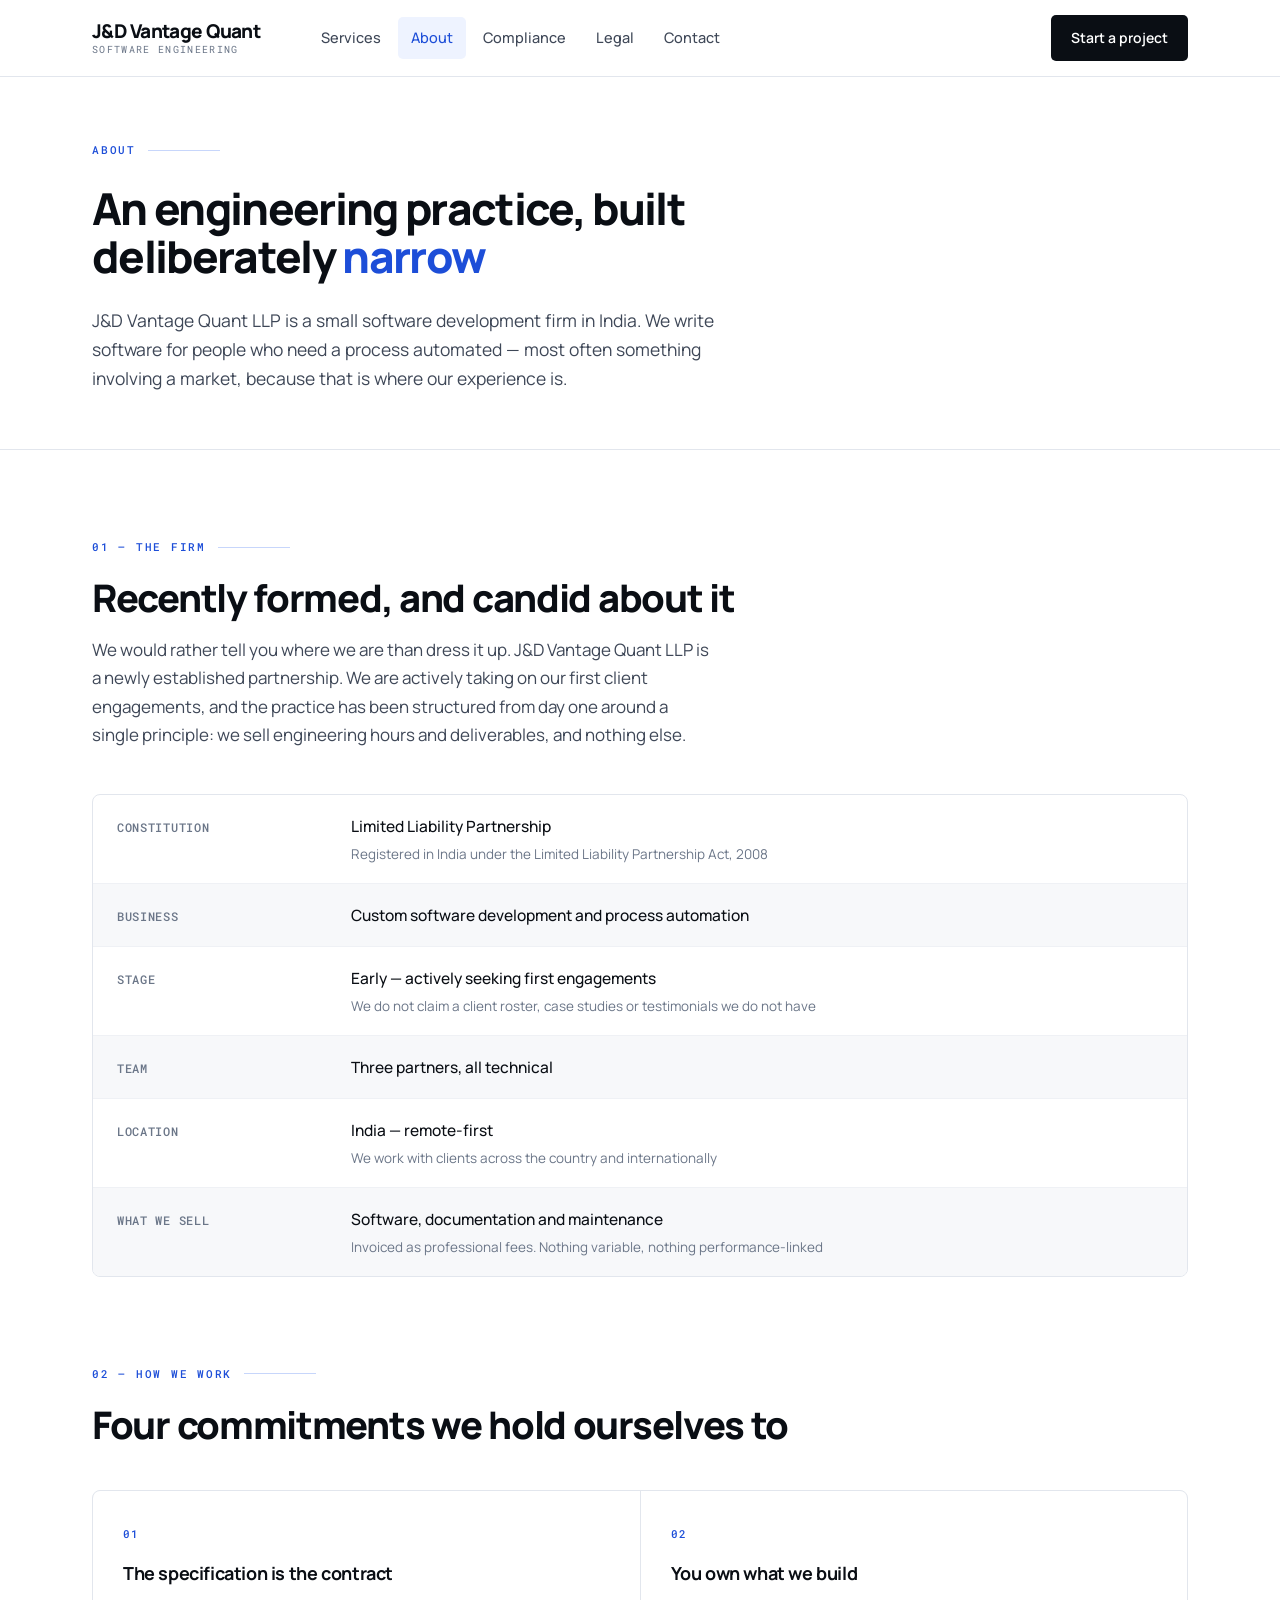
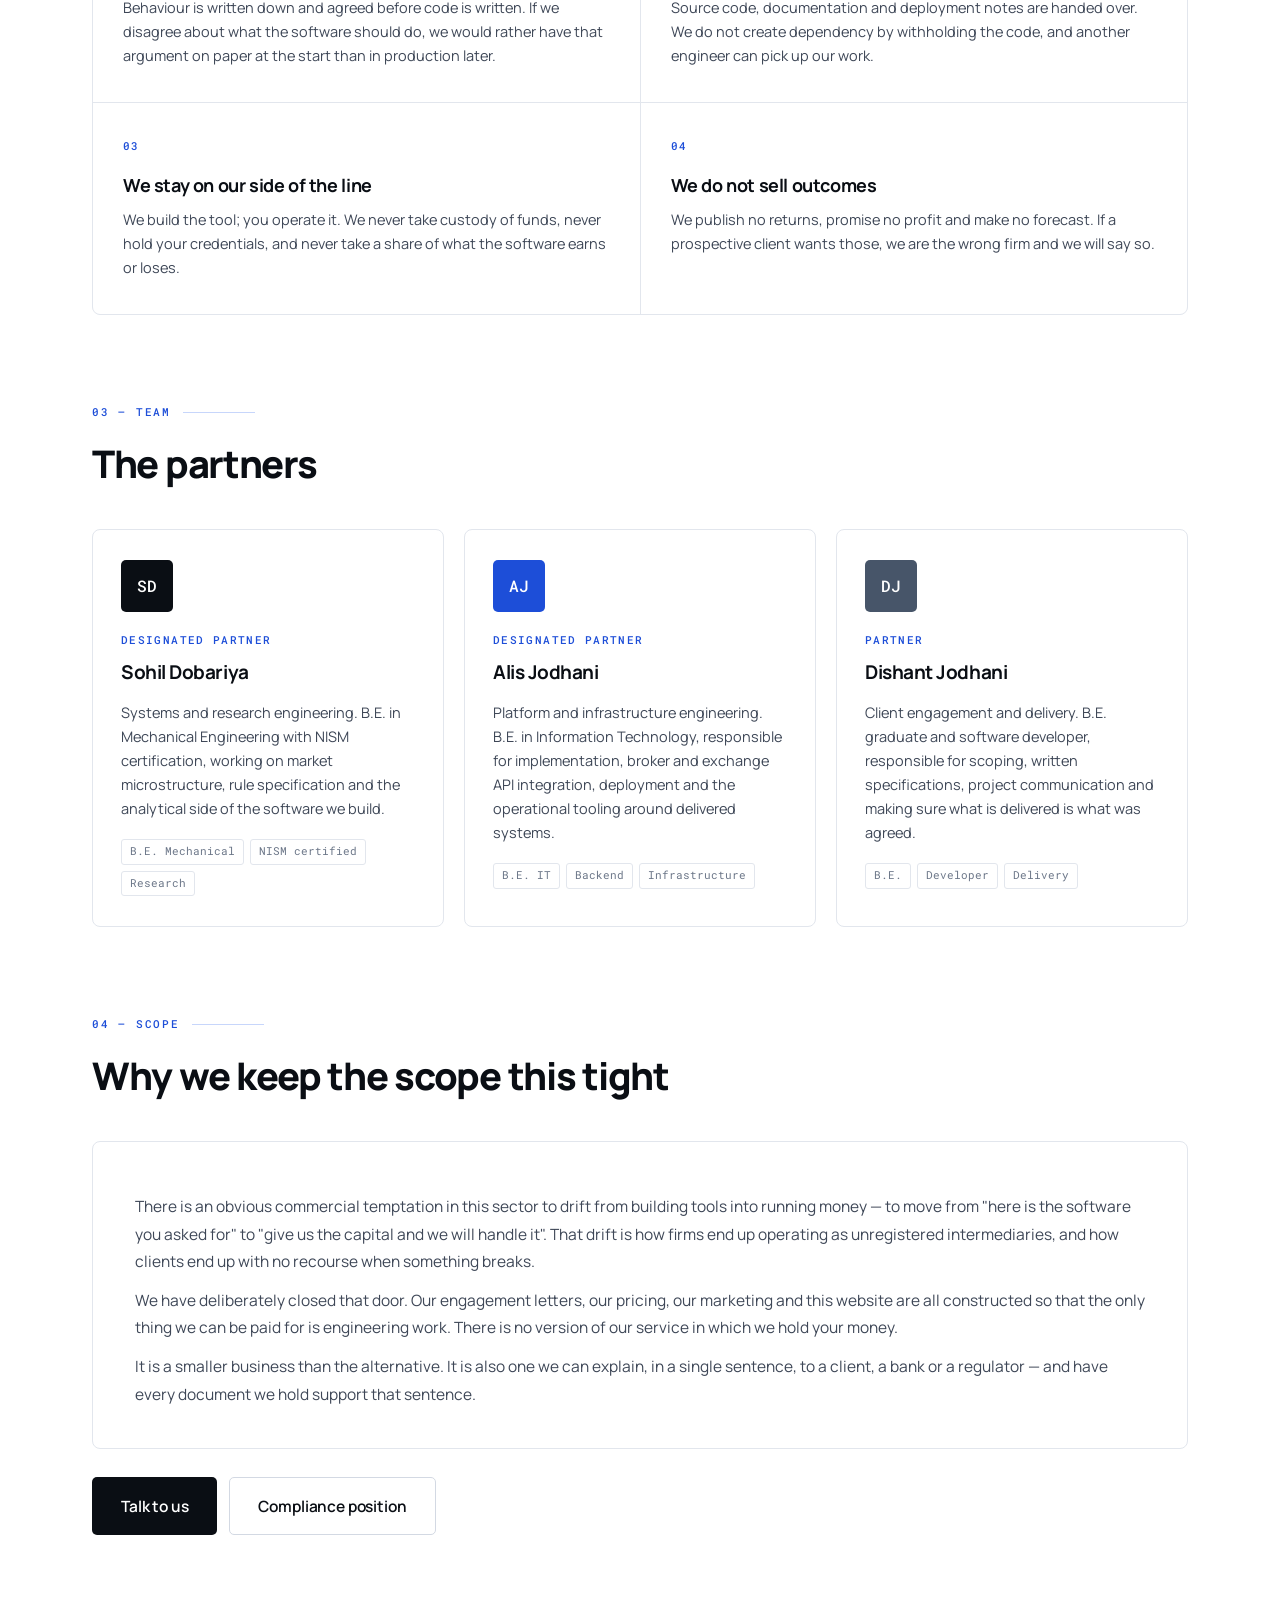
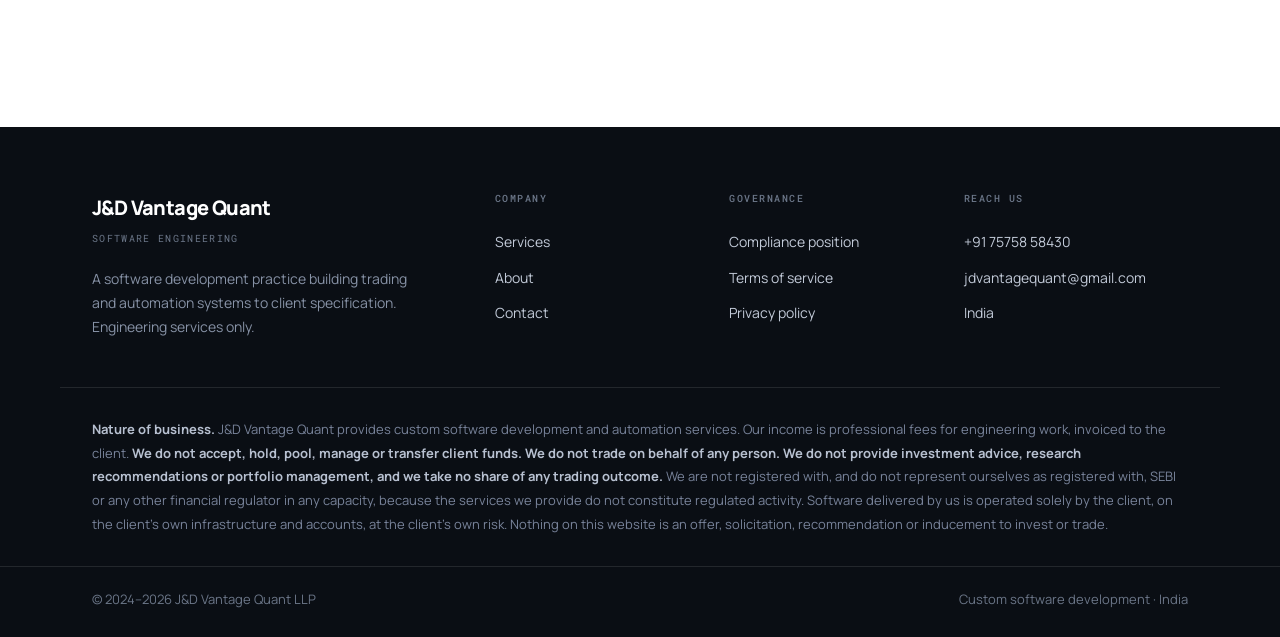
==== commit 994adcec: "Reposition as a software services firm; remove all performance content Removes every published tradi" ====
--- a/about/index.html
+++ b/about/index.html
@@ -3,66 +3,38 @@
 <head>
 <meta charset="utf-8">
 <meta name="viewport" content="width=device-width, initial-scale=1">
-<title>About — Who We Are | J&amp;D Vantage Quant</title>
-<meta name="description" content="J&amp;D Vantage Quant is an Indian algorithmic trading technology firm building quantitative, fully automated systems for NSE, BSE and MCX. Our mission, our principles and the people behind the work.">
+<title>About — J&amp;D Vantage Quant</title>
+<meta name="description" content="J&amp;D Vantage Quant LLP is a software development practice in India building trading and automation systems to client specification. Who we are, how we work and the boundaries we hold.">
 <link rel="canonical" href="https://jdvantagequant.com/about/">
 <meta name="theme-color" content="#FFFFFF">
 <meta name="color-scheme" content="light">
 <meta property="og:type" content="website">
 <meta property="og:url" content="https://jdvantagequant.com/about/">
 <meta property="og:title" content="About | J&amp;D Vantage Quant">
-<meta property="og:description" content="An Indian algorithmic trading technology firm. Our mission, our principles and the people behind the work.">
+<meta property="og:description" content="A software development practice in India building trading and automation systems to client specification.">
 <meta property="og:site_name" content="J&amp;D Vantage Quant">
 <meta property="og:locale" content="en_IN">
 <link rel="icon" type="image/svg+xml" href="/favicon.svg">
 <link rel="icon" type="image/x-icon" href="/favicon.ico">
 <link rel="preconnect" href="https://fonts.googleapis.com">
 <link rel="preconnect" href="https://fonts.gstatic.com" crossorigin>
-<link href="https://fonts.googleapis.com/css2?family=Inter:wght@400;500;600;700;800&family=JetBrains+Mono:wght@400;500;600&display=swap" rel="stylesheet">
-<link rel="stylesheet" href="/assets/site.css?v=4">
+<link href="https://fonts.googleapis.com/css2?family=Manrope:wght@400;500;600;700;800&family=Roboto+Mono:wght@400;500&display=swap" rel="stylesheet">
+<link rel="stylesheet" href="/assets/site.css?v=10">
 </head>
 <body>
 
 <nav class="nav">
   <div class="nav-in">
-    <a class="nav-brand" href="/">
-      <b>J&amp;D<i> Vantage</i></b>
-    </a>
+    <a class="nav-brand" href="/"><b>J&amp;D Vantage Quant</b><span>Software Engineering</span></a>
     <div class="nav-links">
-      <div class="nav-item">
-        <a href="/performance/">Performance<svg class="chev" viewBox="0 0 24 24"><path d="m6 9 6 6 6-6"/></svg></a>
-        <div class="nav-menu">
-          <a href="/performance/#performance"><b>Equity Curve</b><span>Daily equity and drawdown</span></a>
-          <a href="/performance/#yearly"><b>Yearly</b><span>Calendar-year results</span></a>
-          <a href="/performance/#monthly"><b>Monthly</b><span>Month-by-month heat grid</span></a>
-          <a href="/performance/#stats"><b>Statistics</b><span>Risk and trade metrics</span></a>
-          <a href="/performance/#costs"><b>Costs</b><span>Full charge breakdown</span></a>
-        </div>
-      </div>
-      <div class="nav-item">
-        <a href="/report/">Trade Report<svg class="chev" viewBox="0 0 24 24"><path d="m6 9 6 6 6-6"/></svg></a>
-        <div class="nav-menu">
-          <a href="/report/#summary"><b>Summary</b><span>Window totals and equity</span></a>
-          <a href="/report/#months"><b>Months</b><span>Month-by-month results</span></a>
-          <a href="/report/#sessions"><b>Sessions</b><span>Day-by-day log</span></a>
-          <a href="/report/#ledger"><b>Trade Ledger</b><span>Every individual trade</span></a>
-        </div>
-      </div>
-      <div class="nav-item">
-        <a href="/about/" class="here">Company<svg class="chev" viewBox="0 0 24 24"><path d="m6 9 6 6 6-6"/></svg></a>
-        <div class="nav-menu">
-          <a href="/about/"><b>About</b><span>Who we are and how we work</span></a>
-          <a href="/services/"><b>Services</b><span>What we build and research</span></a>
-          <a href="/brochure/"><b>Brochure</b><span>The firm on one page</span></a>
-          <a href="/legal/"><b>Legal</b><span>Disclaimers, terms and privacy</span></a>
-        </div>
-      </div>
+      <a href="/services/">Services</a>
+      <a href="/about/" class="here">About</a>
+      <a href="/compliance/">Compliance</a>
+      <a href="/legal/">Legal</a>
       <a href="/contact/">Contact</a>
     </div>
     <div class="nav-right">
-      <a class="nav-icon" href="tel:+917575858430" aria-label="Call +91 75758 58430" title="+91 75758 58430"><svg viewBox="0 0 24 24"><path d="M22 16.9v3a2 2 0 0 1-2.2 2 19.8 19.8 0 0 1-8.6-3.1 19.5 19.5 0 0 1-6-6A19.8 19.8 0 0 1 2.1 4.2 2 2 0 0 1 4.1 2h3a2 2 0 0 1 2 1.7c.1.9.3 1.8.6 2.7a2 2 0 0 1-.4 2.1L8.1 9.7a16 16 0 0 0 6 6l1.2-1.2a2 2 0 0 1 2.1-.4c.9.3 1.8.5 2.7.6a2 2 0 0 1 1.7 2Z"/></svg></a>
-      <a class="nav-icon" href="mailto:jdvantagequant@gmail.com" aria-label="Email jdvantagequant@gmail.com" title="jdvantagequant@gmail.com"><svg viewBox="0 0 24 24"><rect x="2" y="4" width="20" height="16" rx="2"/><path d="m2 7 10 6 10-6"/></svg></a>
-      <a class="nav-cta" href="/contact/">Get Started</a>
+      <a class="nav-cta" href="/contact/">Start a project</a>
       <button class="burger" id="burger" type="button" aria-label="Menu" aria-expanded="false" aria-controls="nav-drawer"><i></i><i></i><i></i></button>
     </div>
   </div>
@@ -71,17 +43,11 @@
     <div class="wrap">
       <span class="grp">Pages</span>
       <a href="/">Home</a>
-      <a href="/performance/">Performance</a>
-      <a href="/report/">Trade Report</a>
+      <a href="/services/">Services</a>
       <a href="/about/" class="here">About</a>
-      <a href="/services/">Services</a>
-      <a href="/brochure/">Brochure</a>
+      <a href="/compliance/">Compliance</a>
       <a href="/legal/">Legal</a>
       <a href="/contact/">Contact</a>
-      <span class="grp">On this page</span>
-      <a href="#purpose">Mission &amp; Vision</a>
-      <a href="#values">Principles</a>
-      <a href="#team">Team</a>
       <span class="grp">Reach us</span>
       <a href="tel:+917575858430">+91 75758 58430</a>
       <a href="mailto:jdvantagequant@gmail.com">jdvantagequant@gmail.com</a>
@@ -89,93 +55,69 @@
   </div>
 </nav>
 
-<header class="hero" id="top">
+<header class="hero">
   <div class="wrap hero-in tight">
-    <div class="eyebrow">Who We Are</div>
-    <h1 class="sm">An engineering firm that<br>happens to <span>trade</span></h1>
-    <p class="hero-sub">J&amp;D Vantage Quant builds quantitative, fully automated trading
-    systems for Indian markets — NSE, BSE and MCX. We come from engineering, not from the
-    dealing room, and it shows in how we test things before we believe them.</p>
+    <div class="eyebrow">About</div>
+    <h1 class="sm">An engineering practice, built deliberately <em>narrow</em></h1>
+    <p class="hero-sub">J&amp;D Vantage Quant LLP is a small software development firm in
+    India. We write software for people who need a process automated — most often something
+    involving a market, because that is where our experience is.</p>
   </div>
 </header>
 
 <main class="wrap">
 
-<!-- ============ PURPOSE ============ -->
-<section id="purpose">
-  <div class="feat-grid">
-    <div class="feat rv">
-      <div class="ic"><svg viewBox="0 0 24 24"><circle cx="12" cy="12" r="9"/><circle cx="12" cy="12" r="4"/><circle cx="12" cy="12" r="1"/></svg></div>
-      <h3>Our mission</h3>
-      <p>To make genuinely institutional-grade algorithmic trading available in India —
-      accessible, transparent and honestly measured. The technology that used to sit behind
-      a large desk's closed door should be something an individual can inspect, question and
-      understand before committing a rupee to it.</p>
-    </div>
-    <div class="feat rv">
-      <div class="ic"><svg viewBox="0 0 24 24"><path d="M2 12s3.5-7 10-7 10 7 10 7-3.5 7-10 7-10-7-10-7z"/><circle cx="12" cy="12" r="3"/></svg></div>
-      <h3>Our vision</h3>
-      <p>To be the Indian algo trading firm people trust because the numbers are checkable —
-      where data-driven decisions replace emotional ones, every strategy is tested against
-      real market history with real costs, and regulatory compliance is treated as a
-      constraint rather than a marketing line.</p>
-    </div>
-  </div>
-</section>
-
-<!-- ============ VALUES ============ -->
-<section id="values">
-  <div class="sec-head">
-    <div class="eyebrow">Principles</div>
-    <h2>Four things we do not compromise on</h2>
-  </div>
-  <div class="feat-grid">
-    <div class="feat rv">
-      <div class="ic"><svg viewBox="0 0 24 24"><path d="M13 2 3 14h9l-1 8 10-12h-9l1-8z"/></svg></div>
-      <h3>Innovation</h3>
-      <p>Continuous research into Indian market microstructure, execution quality and where
-      an edge actually comes from — rather than recycling a strategy that worked elsewhere.</p>
-    </div>
-    <div class="feat rv">
-      <div class="ic"><svg viewBox="0 0 24 24"><circle cx="12" cy="12" r="10"/><path d="M12 16v-4M12 8h.01"/></svg></div>
-      <h3>Transparency</h3>
-      <p>Complete honesty about method, assumption and risk. If a month lost money it stays
-      on the chart. If a cost was incurred it appears in the total.</p>
-    </div>
-    <div class="feat rv">
-      <div class="ic"><svg viewBox="0 0 24 24"><path d="M17 21v-2a4 4 0 0 0-4-4H5a4 4 0 0 0-4 4v2"/><circle cx="9" cy="7" r="4"/><path d="M23 21v-2a4 4 0 0 0-3-3.87"/></svg></div>
-      <h3>Client-first</h3>
-      <p>We are paid to build technology and do research, not to move client money. That
-      keeps our incentives pointed at whether the system works, not at how much it trades.</p>
-    </div>
-    <div class="feat rv">
-      <div class="ic"><svg viewBox="0 0 24 24"><path d="M12 22s8-4 8-10V5l-8-3-8 3v7c0 6 8 10 8 10z"/></svg></div>
-      <h3>Compliance</h3>
-      <p>We state plainly what we are and what we are not. We do not manage funds, we do not
-      offer PMS, and we do not describe ourselves as registered where we are not.</p>
-    </div>
-  </div>
-</section>
-
-<!-- ============ HOW WE WORK ============ -->
-<section id="method">
-  <div class="split">
-    <div class="split-text">
-      <div class="eyebrow">How we work</div>
-      <h2>The uncomfortable numbers are the useful ones</h2>
-      <p>Any strategy can be made to look good by choosing the window, ignoring the costs or
-      quietly dropping the trades that did not fill. We publish the opposite: the whole
-      window, every cost line, and the worst days alongside the best.</p>
-      <ul class="checklist">
-        <li><span class="ck"><svg viewBox="0 0 24 24"><polyline points="20 6 9 17 4 12"/></svg></span><span><b>Nothing excluded</b> — every calendar month of the window is on the heat grid, red ones included.</span></li>
-        <li><span class="ck"><svg viewBox="0 0 24 24"><polyline points="20 6 9 17 4 12"/></svg></span><span><b>Costs charged in full</b> — STT, exchange, SEBI, stamp, GST and slippage on every fill.</span></li>
-        <li><span class="ck"><svg viewBox="0 0 24 24"><polyline points="20 6 9 17 4 12"/></svg></span><span><b>Drawdown shown</b> — the deepest loss and how long it took to recover, not just the return.</span></li>
-        <li><span class="ck"><svg viewBox="0 0 24 24"><polyline points="20 6 9 17 4 12"/></svg></span><span><b>Trade-level detail</b> — the individual ledger is published, so the aggregate can be checked.</span></li>
-      </ul>
-      <div class="hero-cta"><a class="btn btn-primary" href="/performance/">See the record →</a></div>
-    </div>
-    <div class="split-media">
-      <div class="panel rv" id="ev-panel"></div>
+<!-- ============ THE FIRM ============ -->
+<section id="firm">
+  <div class="sec-head">
+    <div class="eyebrow">01 — The firm</div>
+    <h2>Recently formed, and candid about it</h2>
+    <p>We would rather tell you where we are than dress it up. J&amp;D Vantage Quant LLP is a
+    newly established partnership. We are actively taking on our first client engagements,
+    and the practice has been structured from day one around a single principle: we sell
+    engineering hours and deliverables, and nothing else.</p>
+  </div>
+  <div class="facts rv">
+    <div class="row"><div class="k">Constitution</div><div class="v">Limited Liability Partnership<small>Registered in India under the Limited Liability Partnership Act, 2008</small></div></div>
+    <div class="row"><div class="k">Business</div><div class="v">Custom software development and process automation</div></div>
+    <div class="row"><div class="k">Stage</div><div class="v">Early — actively seeking first engagements<small>We do not claim a client roster, case studies or testimonials we do not have</small></div></div>
+    <div class="row"><div class="k">Team</div><div class="v">Three partners, all technical</div></div>
+    <div class="row"><div class="k">Location</div><div class="v">India — remote-first<small>We work with clients across the country and internationally</small></div></div>
+    <div class="row"><div class="k">What we sell</div><div class="v">Software, documentation and maintenance<small>Invoiced as professional fees. Nothing variable, nothing performance-linked</small></div></div>
+  </div>
+</section>
+
+<!-- ============ PRINCIPLES ============ -->
+<section id="principles">
+  <div class="sec-head">
+    <div class="eyebrow">02 — How we work</div>
+    <h2>Four commitments we hold ourselves to</h2>
+  </div>
+  <div class="grid2">
+    <div class="cell rv">
+      <div class="n">01</div>
+      <h3>The specification is the contract</h3>
+      <p>Behaviour is written down and agreed before code is written. If we disagree about
+      what the software should do, we would rather have that argument on paper at the start
+      than in production later.</p>
+    </div>
+    <div class="cell rv">
+      <div class="n">02</div>
+      <h3>You own what we build</h3>
+      <p>Source code, documentation and deployment notes are handed over. We do not create
+      dependency by withholding the code, and another engineer can pick up our work.</p>
+    </div>
+    <div class="cell rv">
+      <div class="n">03</div>
+      <h3>We stay on our side of the line</h3>
+      <p>We build the tool; you operate it. We never take custody of funds, never hold your
+      credentials, and never take a share of what the software earns or loses.</p>
+    </div>
+    <div class="cell rv">
+      <div class="n">04</div>
+      <h3>We do not sell outcomes</h3>
+      <p>We publish no returns, promise no profit and make no forecast. If a prospective
+      client wants those, we are the wrong firm and we will say so.</p>
     </div>
   </div>
 </section>
@@ -183,60 +125,61 @@
 <!-- ============ TEAM ============ -->
 <section id="team">
   <div class="sec-head">
-    <div class="eyebrow">Leadership</div>
-    <h2>The people behind the work</h2>
-    <p>A small team, all of it technical.</p>
+    <div class="eyebrow">03 — Team</div>
+    <h2>The partners</h2>
   </div>
   <div class="team-grid">
-    <div class="team rv">
-      <div class="top">
-        <div class="av">SD</div>
-        <div><div class="rl">Founder</div><div class="nm">Sohil Dobariya</div></div>
-      </div>
-      <div class="bd">
-        <p>Founder and lead strategist. B.E. in Mechanical Engineering with NISM
-        certifications, working on technical analysis, Indian market dynamics and the
-        quantitative strategy research that sits underneath every system we run.</p>
-        <div class="chips"><span>NISM Certified</span><span>B.E. Mechanical</span><span>Strategy</span></div>
-      </div>
-    </div>
-    <div class="team rv">
-      <div class="top">
-        <div class="av c2">AJ</div>
-        <div><div class="rl">Technology</div><div class="nm">Alis Jodhani</div></div>
-      </div>
-      <div class="bd">
-        <p>Technical lead. B.E. in Information Technology, specialising in algorithmic
-        strategy implementation, backtesting frameworks and the trading infrastructure that
-        carries orders to the exchange.</p>
-        <div class="chips"><span>B.E. IT</span><span>Developer</span><span>Infrastructure</span></div>
-      </div>
-    </div>
-    <div class="team rv">
-      <div class="top">
-        <div class="av c3">DJ</div>
-        <div><div class="rl">Marketing</div><div class="nm">Dishant Jodhani</div></div>
-      </div>
-      <div class="bd">
-        <p>Marketing head. B.E. graduate and software developer leading marketing strategy
-        and client relationships, combining the technical background with a client-first
-        approach to how the firm communicates.</p>
-        <div class="chips"><span>B.E.</span><span>Developer</span><span>Client Management</span></div>
-      </div>
-    </div>
-  </div>
-</section>
-
-<section id="cta">
-  <div class="cta rv">
-    <div class="eyebrow">Talk to us</div>
-    <h2>Questions are welcome — especially the sceptical ones</h2>
-    <p>If something in the published record does not add up to you, ask. We would rather
-    answer it than have you take it on faith.</p>
-    <div class="hero-cta">
-      <a class="btn btn-primary btn-lg" href="/contact/">Get in touch</a>
-      <a class="btn btn-ghost btn-lg" href="/services/">What we do</a>
-    </div>
+    <div class="member rv">
+      <div class="av">SD</div>
+      <div class="rl">Designated Partner</div>
+      <div class="nm">Sohil Dobariya</div>
+      <p>Systems and research engineering. B.E. in Mechanical Engineering with NISM
+      certification, working on market microstructure, rule specification and the analytical
+      side of the software we build.</p>
+      <div class="tags"><span>B.E. Mechanical</span><span>NISM certified</span><span>Research</span></div>
+    </div>
+    <div class="member rv">
+      <div class="av a2">AJ</div>
+      <div class="rl">Designated Partner</div>
+      <div class="nm">Alis Jodhani</div>
+      <p>Platform and infrastructure engineering. B.E. in Information Technology, responsible
+      for implementation, broker and exchange API integration, deployment and the operational
+      tooling around delivered systems.</p>
+      <div class="tags"><span>B.E. IT</span><span>Backend</span><span>Infrastructure</span></div>
+    </div>
+    <div class="member rv">
+      <div class="av a3">DJ</div>
+      <div class="rl">Partner</div>
+      <div class="nm">Dishant Jodhani</div>
+      <p>Client engagement and delivery. B.E. graduate and software developer, responsible for
+      scoping, written specifications, project communication and making sure what is delivered
+      is what was agreed.</p>
+      <div class="tags"><span>B.E.</span><span>Developer</span><span>Delivery</span></div>
+    </div>
+  </div>
+</section>
+
+<!-- ============ WHY NARROW ============ -->
+<section id="narrow" class="pb">
+  <div class="sec-head">
+    <div class="eyebrow">04 — Scope</div>
+    <h2>Why we keep the scope this tight</h2>
+  </div>
+  <div class="prose rv">
+    <p>There is an obvious commercial temptation in this sector to drift from building tools
+    into running money — to move from "here is the software you asked for" to "give us the
+    capital and we will handle it". That drift is how firms end up operating as unregistered
+    intermediaries, and how clients end up with no recourse when something breaks.</p>
+    <p>We have deliberately closed that door. Our engagement letters, our pricing, our
+    marketing and this website are all constructed so that the only thing we can be paid for
+    is engineering work. There is no version of our service in which we hold your money.</p>
+    <p>It is a smaller business than the alternative. It is also one we can explain, in a
+    single sentence, to a client, a bank or a regulator — and have every document we hold
+    support that sentence.</p>
+  </div>
+  <div style="margin-top:28px" class="hero-cta">
+    <a class="btn btn-primary btn-lg" href="/contact/">Talk to us</a>
+    <a class="btn btn-ghost btn-lg" href="/compliance/">Compliance position</a>
   </div>
 </section>
 
@@ -245,69 +188,51 @@
 <footer>
   <div class="wrap foot-top">
     <div class="foot-brand">
-      <div class="fb"><b>J&amp;D<i> Vantage</i></b></div>
-      <p>Algorithmic trading technology for Indian markets. Systematic entries and exits,
-      squared off the same day, no discretionary overrides.</p>
-    </div>
-    <div class="foot-col">
-      <h4>Explore</h4>
-      <a href="/">Home</a>
-      <a href="/performance/">Performance</a>
-      <a href="/report/">Trade Report</a>
-      <a href="/services/">Services</a>
+      <b>J&amp;D Vantage Quant</b>
+      <span>Software Engineering</span>
+      <p>A software development practice building trading and automation systems to client
+      specification. Engineering services only.</p>
     </div>
     <div class="foot-col">
       <h4>Company</h4>
+      <a href="/services/">Services</a>
       <a href="/about/">About</a>
-      <a href="/brochure/">Brochure</a>
-      <a href="/legal/">Legal</a>
       <a href="/contact/">Contact</a>
     </div>
     <div class="foot-col">
-      <h4>Get in touch</h4>
-      <a class="big" href="tel:+917575858430">+91 75758 58430</a>
-      <a class="big" href="mailto:jdvantagequant@gmail.com">jdvantagequant@gmail.com</a>
-      <a href="https://t.me/JDvantagecapital" target="_blank" rel="noopener noreferrer">@JDvantagecapital</a>
+      <h4>Governance</h4>
+      <a href="/compliance/">Compliance position</a>
+      <a href="/legal/#terms">Terms of service</a>
+      <a href="/legal/#privacy">Privacy policy</a>
+    </div>
+    <div class="foot-col">
+      <h4>Reach us</h4>
+      <a href="tel:+917575858430">+91 75758 58430</a>
+      <a href="mailto:jdvantagequant@gmail.com">jdvantagequant@gmail.com</a>
+      <span>India</span>
     </div>
   </div>
   <div class="wrap foot-legal">
-    <b>Disclaimer.</b> Trading in securities and commodities involves substantial risk and is
-    not suitable for every investor. Performance figures quoted on this site are
-    <b>backtested, simulated results</b> — not live trading performance — with slippage and the
-    full statutory charge stack applied to every trade. Simulated past performance does not
-    indicate future returns and no specific return is promised or guaranteed.
-    <b>J&amp;D Vantage Quant is a technology and research firm.</b> We are SEBI compliant but
-    <b>not</b> a SEBI-registered investment adviser, research analyst, portfolio manager or
-    stockbroker. We do not manage client funds and we do not offer PMS. Nothing on this site
-    is investment advice. Please read the
-    <a href="/legal/" style="color:#CFE3E7;text-decoration:underline">full disclaimers</a>.
+    <b>Nature of business.</b> J&amp;D Vantage Quant provides custom software development and
+    automation services. Our income is professional fees for engineering work, invoiced to the
+    client. <b>We do not accept, hold, pool, manage or transfer client funds. We do not trade
+    on behalf of any person. We do not provide investment advice, research recommendations or
+    portfolio management, and we take no share of any trading outcome.</b> We are not
+    registered with, and do not represent ourselves as registered with, SEBI or any other
+    financial regulator in any capacity, because the services we provide do not constitute
+    regulated activity. Software delivered by us is operated solely by the client, on the
+    client's own infrastructure and accounts, at the client's own risk. Nothing on this website
+    is an offer, solicitation, recommendation or inducement to invest or trade.
   </div>
   <div class="foot-bottom">
     <div class="wrap">
-      <span>&copy; 2024–2026 J&amp;D Vantage Quant</span>
-      <span>SEBI-aware &middot; India-first &middot; Compliance-led</span>
+      <span>&copy; 2024–2026 J&amp;D Vantage Quant LLP</span>
+      <span>Custom software development · India</span>
     </div>
   </div>
 </footer>
 
-<script src="/assets/summary.js?v=4"></script>
-<script src="/assets/site.js?v=4"></script>
-<script>
-const { $, pct, dd, n0, range, menu, reveal } = window.JD;
-const T = window.JD_SUM.modes.trio;
-
-$('#ev-panel').innerHTML = [
-  ['Backtest window', range(T.window), ''],
-  ['Sessions tested', n0(T.days), ''],
-  ['Trades simulated', n0(T.trades), ''],
-  ['Net return, TRIO', pct(T.net_pct), 'pos'],
-  ['Max drawdown', dd(T.mdd), 'neg'],
-  ['Worst month', pct(T.worst_month[1]), 'neg'],
-].map(([t, v, c]) => `<div class="prow"><div><div class="t">${t}</div></div>
-  <div class="m ${c}">${v}</div></div>`).join('');
-
-menu();
-reveal();
-</script>
+<script src="/assets/site.js?v=10"></script>
+<script>window.JD.init();</script>
 </body>
 </html>
--- a/assets/site.css
+++ b/assets/site.css
@@ -1,776 +1,330 @@
 /* J&D Vantage Quant — design system.
-   Inter + JetBrains Mono, indigo/teal on white, 16px radii, layered shadows,
-   solid left-aligned header. One stylesheet for the marketing pages and the
-   data pages alike. */
+   Software-engineering consultancy: Manrope, charcoal on white, one blue
+   accent used sparingly. Structural rather than decorative — borders and a
+   visible grid carry the layout, not shadows or gradients. */
 :root{
-  --bg:#FFFFFF; --bg-soft:#F7F9FC; --panel:#FFFFFF; --panel2:#F4F6FA; --bg2:#EEF1F6;
-  --line:#E4E8EF; --line2:#EEF1F6;
-  --ink:#0B1220; --text:#243043; --body:#4A5568; --muted:#78849A; --faint:#A3AEC2;
-  --brand:#4F46E5; --brand-2:#6366F1; --brand-dk:#3730A3; --brand-soft:#EEF0FE;
-  --accent:#0FB9A3; --accent-soft:#E6FAF6;
-  --deep:#111A2E; --deep-2:#1B2540;
-  --pos:#059669; --pos-soft:#ECFDF5;
-  --neg:#DC2626; --neg-soft:#FEF2F2;
-  --sans:"Inter",-apple-system,"Segoe UI",Roboto,Arial,sans-serif;
-  --mono:"JetBrains Mono",ui-monospace,"Cascadia Mono",Consolas,monospace;
-  --maxw:1200px; --r:16px; --r-sm:10px; --r-lg:22px;
-  --sh1:0 1px 2px rgba(11,18,32,.04),0 1px 3px rgba(11,18,32,.05);
-  --sh2:0 4px 8px -2px rgba(11,18,32,.05),0 12px 24px -8px rgba(11,18,32,.10);
-  --sh3:0 16px 40px -12px rgba(11,18,32,.18);
+  --bg:#FFFFFF; --bg2:#F7F8FA; --bg3:#EFF1F5;
+  --line:#E2E6ED; --line2:#EFF1F5; --line3:#D3D9E3;
+  --ink:#0A0E14; --text:#1C2330; --body:#3E4757; --muted:#6B7688; --faint:#9AA3B2;
+  --accent:#1D4ED8; --accent-dk:#1E3A8A; --accent-soft:#EEF3FF; --accent-line:#C7D6FB;
+  --sans:"Manrope",-apple-system,"Segoe UI",Roboto,Arial,sans-serif;
+  --mono:"Roboto Mono",ui-monospace,Consolas,monospace;
+  --maxw:1160px; --r:8px; --r-sm:5px;
 }
 *{margin:0;padding:0;box-sizing:border-box}
 html{scroll-behavior:smooth;-webkit-text-size-adjust:100%}
-body{background:var(--bg);color:var(--body);font-family:var(--sans);font-size:15.5px;
-  line-height:1.65;-webkit-font-smoothing:antialiased;letter-spacing:-.006em}
-::selection{background:rgba(79,70,229,.16)}
-a{color:var(--brand);text-decoration:none}
-img{max-width:100%}
+body{background:var(--bg);color:var(--body);font-family:var(--sans);font-size:16px;
+  line-height:1.68;-webkit-font-smoothing:antialiased;font-weight:400}
+::selection{background:#D9E3FD}
+a{color:var(--accent);text-decoration:none}
 .wrap{max-width:var(--maxw);margin:0 auto;padding:0 32px}
-.num{font-family:var(--mono);font-variant-numeric:tabular-nums;letter-spacing:-.02em}
-.pos{color:var(--pos)}.neg{color:var(--neg)}
+.mono{font-family:var(--mono);font-variant-numeric:tabular-nums}
 
 /* ================================ header ================================ */
-/* solid bar, hairline base, brand hard left with the links running beside it */
-.nav{position:sticky;top:0;z-index:60;background:rgba(255,255,255,.88);
-  border-bottom:1px solid var(--line);
-  backdrop-filter:saturate(180%) blur(14px);-webkit-backdrop-filter:saturate(180%) blur(14px)}
-.nav-in{position:relative;max-width:var(--maxw);margin:0 auto;padding:0 32px;height:74px;
-  display:flex;align-items:center;gap:8px;transition:height .2s}
-.nav-brand{display:flex;align-items:center;color:var(--ink);flex:none;margin-right:26px}
-.nav-brand b{font-size:20.5px;font-weight:800;letter-spacing:-.035em;line-height:1}
-.nav-brand b i{font-style:normal;color:var(--brand)}
-
-/* inline links — no floating pill */
-.nav-links{display:flex;align-items:center;gap:2px}
-.nav-links a{color:var(--body);font-size:14px;font-weight:500;padding:9px 14px;border-radius:9px;
-  white-space:nowrap;transition:color .16s,background .16s}
-.nav-links a:hover{color:var(--ink);background:var(--panel2)}
-.nav-links a.here{color:var(--brand);background:var(--brand-soft);font-weight:600}
-
-.nav-item{position:relative;display:flex}
-.nav-item>a{display:inline-flex;align-items:center;gap:6px}
-.nav-item>a .chev{width:10px;height:10px;stroke:currentColor;fill:none;stroke-width:2.4;
-  stroke-linecap:round;stroke-linejoin:round;opacity:.5;transition:transform .2s,opacity .2s}
-.nav-item:hover>a .chev,.nav-item.open>a .chev{opacity:1;transform:rotate(180deg)}
-.nav-menu{position:absolute;top:calc(100% + 10px);left:0;transform:translateY(-6px);
-  min-width:264px;background:var(--panel);border:1px solid var(--line);border-radius:var(--r);
-  padding:7px;box-shadow:var(--sh3);
-  opacity:0;visibility:hidden;pointer-events:none;transition:opacity .16s,transform .16s,visibility .16s;z-index:5}
-.nav-item:hover .nav-menu,.nav-item:focus-within .nav-menu,.nav-item.open .nav-menu{
-  opacity:1;visibility:visible;pointer-events:auto;transform:translateY(0)}
-.nav-menu::before{content:"";position:absolute;left:0;right:0;top:-12px;height:12px}
-.nav-menu a{display:block;padding:10px 12px;border-radius:10px;white-space:normal;
-  background:transparent;transition:background .14s}
-.nav-menu a:hover{background:var(--panel2)}
-.nav-menu a b{display:block;font-size:13.5px;font-weight:600;color:var(--ink)}
-.nav-menu a span{display:block;margin-top:2px;font-size:12px;color:var(--muted);line-height:1.45}
-
-.nav-prog{position:absolute;left:0;bottom:-1px;height:2px;width:0;
-  background:linear-gradient(90deg,var(--brand),var(--accent));transition:width .08s linear}
-.nav.scrolled{box-shadow:0 6px 20px -14px rgba(11,18,32,.5)}
-.nav.scrolled .nav-in{height:66px}
-
-.nav-right{margin-left:auto;display:flex;align-items:center;gap:9px;flex:none}
-.nav-icon{width:40px;height:40px;border-radius:11px;background:var(--panel);border:1px solid var(--line);
-  display:flex;align-items:center;justify-content:center;flex:none;
-  transition:border-color .16s,background .16s,transform .16s}
-.nav-icon:hover{border-color:var(--brand);background:var(--brand-soft);transform:translateY(-1px)}
-.nav-icon svg{width:17px;height:17px;stroke:var(--text);fill:none;stroke-width:1.8;
-  stroke-linecap:round;stroke-linejoin:round}
-.nav-icon:hover svg{stroke:var(--brand)}
-.nav-cta{display:inline-flex;align-items:center;background:var(--brand);color:#fff;font-size:14px;
-  font-weight:600;padding:11px 20px;border-radius:11px;white-space:nowrap;
-  box-shadow:0 4px 12px -3px rgba(79,70,229,.45);transition:background .16s,transform .16s,box-shadow .16s}
-.nav-cta:hover{background:var(--brand-dk);transform:translateY(-1px);box-shadow:0 8px 18px -4px rgba(79,70,229,.5)}
-
-.burger{display:none;width:40px;height:40px;border:1px solid var(--line);border-radius:11px;
-  background:var(--panel);cursor:pointer;padding:0;position:relative;flex:none}
-.burger i{position:absolute;left:11px;right:11px;height:2px;background:var(--ink);border-radius:2px;
-  transition:transform .22s,opacity .18s}
-.burger i:nth-child(1){top:14px}
-.burger i:nth-child(2){top:19px}
-.burger i:nth-child(3){top:24px}
+.nav{position:sticky;top:0;z-index:60;background:rgba(255,255,255,.94);
+  border-bottom:1px solid var(--line);backdrop-filter:blur(10px);-webkit-backdrop-filter:blur(10px)}
+.nav-in{position:relative;max-width:var(--maxw);margin:0 auto;padding:0 32px;height:76px;
+  display:flex;align-items:center;gap:8px}
+.nav-brand{display:flex;flex-direction:column;color:var(--ink);flex:none;margin-right:40px;line-height:1}
+.nav-brand b{font-size:19px;font-weight:800;letter-spacing:-.03em}
+.nav-brand span{margin-top:4px;font-family:var(--mono);font-size:9.5px;font-weight:400;
+  letter-spacing:.14em;text-transform:uppercase;color:var(--muted)}
+.nav-links{display:flex;align-items:center;gap:4px}
+.nav-links a{color:var(--body);font-size:14.5px;font-weight:500;padding:9px 13px;border-radius:var(--r-sm);
+  white-space:nowrap;transition:color .15s,background .15s}
+.nav-links a:hover{color:var(--ink);background:var(--bg2)}
+.nav-links a.here{color:var(--accent);background:var(--accent-soft)}
+.nav-right{margin-left:auto;display:flex;align-items:center;gap:10px;flex:none}
+.nav-cta{display:inline-flex;align-items:center;background:var(--ink);color:#fff;font-size:14px;
+  font-weight:600;padding:11px 20px;border-radius:var(--r-sm);white-space:nowrap;
+  transition:background .15s}
+.nav-cta:hover{background:var(--accent)}
+.nav-prog{position:absolute;left:0;bottom:-1px;height:2px;width:0;background:var(--accent);
+  transition:width .08s linear}
+.burger{display:none;width:40px;height:40px;border:1px solid var(--line);border-radius:var(--r-sm);
+  background:#fff;cursor:pointer;padding:0;position:relative;flex:none}
+.burger i{position:absolute;left:11px;right:11px;height:1.8px;background:var(--ink);
+  transition:transform .2s,opacity .16s}
+.burger i:nth-child(1){top:14px}.burger i:nth-child(2){top:19px}.burger i:nth-child(3){top:24px}
 .burger[aria-expanded="true"] i:nth-child(1){transform:translateY(5px) rotate(45deg)}
 .burger[aria-expanded="true"] i:nth-child(2){opacity:0}
 .burger[aria-expanded="true"] i:nth-child(3){transform:translateY(-5px) rotate(-45deg)}
-
-.nav-drawer{display:none;background:var(--panel);border-top:1px solid var(--line2);
-  box-shadow:var(--sh2)}
+.nav-drawer{display:none;background:#fff;border-top:1px solid var(--line2)}
 .nav-drawer.open{display:block}
-.nav-drawer .wrap{padding-top:10px;padding-bottom:18px;display:flex;flex-direction:column}
-.nav-drawer a{color:var(--body);font-size:15px;font-weight:500;padding:12px 6px;
-  border-bottom:1px solid var(--line2);border-radius:0}
+.nav-drawer .wrap{padding-top:8px;padding-bottom:20px;display:flex;flex-direction:column}
+.nav-drawer a{color:var(--body);font-size:15.5px;font-weight:500;padding:13px 2px;
+  border-bottom:1px solid var(--line2)}
 .nav-drawer a:last-of-type{border-bottom:0}
-.nav-drawer a.here{color:var(--brand);font-weight:600}
-.nav-drawer .grp{margin-top:12px;font-size:10.5px;font-weight:700;
-  letter-spacing:.14em;color:var(--faint);text-transform:uppercase;padding:6px 6px 2px}
-
-@media (max-width:1080px){
+.nav-drawer a.here{color:var(--accent);font-weight:600}
+.nav-drawer .grp{margin-top:14px;font-family:var(--mono);font-size:9.5px;font-weight:500;
+  letter-spacing:.14em;color:var(--faint);text-transform:uppercase;padding:6px 2px 2px}
+@media (max-width:980px){
   .nav-in{height:66px;gap:10px}
-  .nav-links,.nav-cta{display:none}
+  .nav-links{display:none}
   .burger{display:block}
-  .nav.scrolled .nav-in{height:62px}
-}
-@media (max-width:620px){
-  .nav-in{height:62px;gap:8px;padding-left:20px;padding-right:20px}
+}
+@media (max-width:560px){
+  .nav-in{padding-left:20px;padding-right:20px;height:62px}
   .nav-brand{margin-right:0}
-  .nav-brand b{font-size:18px}
-  .nav-icon,.burger{width:37px;height:37px}
-  .nav-right .nav-icon{display:none}
-}
-@media (max-width:400px){
-  .nav-brand b{font-size:16px}
-  .nav-in{gap:6px;padding-left:16px;padding-right:16px;height:58px}
+  .nav-brand b{font-size:17px}
+  .nav-cta{display:none}
 }
 
 /* ================================= hero ================================= */
-.hero{position:relative;overflow:hidden;background:
-  radial-gradient(900px 420px at 85% -18%,rgba(79,70,229,.09),transparent 60%),
-  radial-gradient(700px 400px at 2% 112%,rgba(15,185,163,.08),transparent 58%),
-  linear-gradient(180deg,#FFFFFF,#F7F9FC);
-  border-bottom:1px solid var(--line)}
-.hero-in{position:relative;padding-top:78px;padding-bottom:64px}
-.hero-in.tight{padding-top:54px;padding-bottom:44px}
-/* eyebrow is a chip, not a tracked-out mono line */
-.eyebrow{display:inline-flex;align-items:center;gap:8px;background:var(--brand-soft);
-  color:var(--brand);border:1px solid rgba(79,70,229,.18);border-radius:99px;
-  padding:6px 14px;font-size:12px;font-weight:600;letter-spacing:.01em}
-.eyebrow::before{content:"";width:6px;height:6px;border-radius:99px;background:var(--brand);flex:none}
-.hero h1{margin:22px 0 0;font-size:clamp(36px,5.6vw,60px);line-height:1.06;font-weight:800;
-  color:var(--ink);letter-spacing:-.035em;text-wrap:balance}
-.hero h1 span{background:linear-gradient(100deg,var(--brand),var(--accent));
-  -webkit-background-clip:text;background-clip:text;color:transparent}
-.hero h1.sm{font-size:clamp(30px,4.2vw,44px)}
-.hero-sub{margin-top:20px;max-width:660px;font-size:16.5px;color:var(--body)}
-.hero-sub b{color:var(--ink);font-weight:600}
-.hero-note{padding:18px 0 0;font-size:12.5px;color:var(--faint);max-width:760px}
-
-/* hero split — text left, visual right (restored from the original site) */
-.hero-grid{display:grid;grid-template-columns:1.05fr .95fr;gap:52px;align-items:center}
-
-/* ============================== KPI cards =============================== */
-/* separated cards with a gradient cap, not a fused hairline grid */
-.kpis{display:grid;grid-template-columns:repeat(4,1fr);gap:14px;margin:44px 0 0}
-.kpi{position:relative;background:var(--panel);border:1px solid var(--line);border-radius:var(--r);
-  padding:20px 20px 18px;box-shadow:var(--sh1);overflow:hidden;
-  transition:transform .18s,box-shadow .18s,border-color .18s}
-.kpi::before{content:"";position:absolute;left:0;right:0;top:0;height:3px;
-  background:linear-gradient(90deg,var(--brand),var(--accent));opacity:.9}
-.kpi:hover{transform:translateY(-2px);box-shadow:var(--sh2);border-color:rgba(79,70,229,.28)}
-.kpi label{display:block;font-size:11.5px;font-weight:600;letter-spacing:.03em;color:var(--muted)}
-.kpi .v{display:block;margin-top:10px;font-family:var(--mono);font-size:clamp(22px,2.7vw,31px);
-  font-weight:600;letter-spacing:-.035em;color:var(--ink);line-height:1.1}
-.kpi .v.up{color:var(--pos)}
-.kpi .v.dn{color:var(--neg)}
-.kpi small{display:block;margin-top:7px;font-size:12px;color:var(--muted);line-height:1.5}
-.kpi .v .vs{margin:0 6px;color:var(--faint);font-weight:400}
-.kpis-4{grid-template-columns:repeat(4,1fr)}
-.kpis-5{grid-template-columns:repeat(5,1fr)}
-.kpis-6{grid-template-columns:repeat(6,1fr)}
-.kpis-5 .kpi,.kpis-6 .kpi{padding:17px 15px 15px}
-.kpis-5 .kpi .v{font-size:clamp(19px,2.1vw,25px)}
-.kpis-6 .kpi .v{font-size:clamp(16px,1.5vw,20px)}
-.kpis-6 .kpi small{font-size:11.5px}
-.stat-row{margin:0 0 14px}
-.stat-row .kpi .v{font-size:clamp(18px,2.2vw,25px)}
-.win-cards .kpi .v{font-size:22px}
-
-/* ============================== stat band =============================== */
-/* the four headline claims from the original site */
-.stats{display:grid;grid-template-columns:repeat(4,1fr);gap:14px}
-.stat{background:var(--panel);border:1px solid var(--line);border-radius:var(--r);
-  padding:26px 24px;text-align:center;box-shadow:var(--sh1);
-  transition:transform .18s,box-shadow .18s}
-.stat:hover{transform:translateY(-2px);box-shadow:var(--sh2)}
-.stat .n{font-family:var(--mono);font-size:clamp(28px,3.4vw,38px);font-weight:600;
-  letter-spacing:-.04em;line-height:1;
-  background:linear-gradient(100deg,var(--brand),var(--accent));
-  -webkit-background-clip:text;background-clip:text;color:transparent}
-.stat .l{margin-top:10px;font-size:13px;color:var(--muted);line-height:1.5}
-
-/* ============================= spec strip =============================== */
-/* light tinted rail, not a dark band */
-.spec{background:var(--bg-soft);border-bottom:1px solid var(--line)}
-.spec-in{max-width:var(--maxw);margin:0 auto;padding:26px 32px;
-  display:grid;grid-template-columns:repeat(4,1fr);gap:20px 28px}
-.spec-item label{display:block;font-size:11px;font-weight:600;letter-spacing:.06em;
-  color:var(--muted);text-transform:uppercase}
-.spec-item div{margin-top:6px;font-size:14.5px;font-weight:600;color:var(--ink)}
-.spec-item div .num{font-size:13.5px}
+.hero{border-bottom:1px solid var(--line);background:var(--bg)}
+.hero-in{padding-top:88px;padding-bottom:80px}
+.hero-in.tight{padding-top:64px;padding-bottom:56px}
+/* numbered mono eyebrow — structural, not a pill */
+.eyebrow{display:flex;align-items:center;gap:12px;font-family:var(--mono);font-size:11px;
+  font-weight:500;letter-spacing:.16em;text-transform:uppercase;color:var(--accent)}
+.eyebrow::after{content:"";flex:1;max-width:72px;height:1px;background:var(--accent-line)}
+.hero h1{margin:26px 0 0;font-size:clamp(38px,5.4vw,60px);line-height:1.07;font-weight:800;
+  color:var(--ink);letter-spacing:-.038em;max-width:17ch}
+.hero h1.sm{font-size:clamp(31px,4vw,44px);max-width:22ch}
+.hero h1 em{font-style:normal;color:var(--accent)}
+.hero-sub{margin-top:26px;max-width:62ch;font-size:17.5px;color:var(--body);line-height:1.66}
+.hero-sub b{color:var(--ink);font-weight:700}
+.hero-cta{display:flex;flex-wrap:wrap;gap:12px;margin-top:34px}
+.hero-grid{display:grid;grid-template-columns:1.15fr .85fr;gap:60px;align-items:start}
+
+/* ================================ buttons =============================== */
+.btn{display:inline-flex;align-items:center;gap:9px;border:1px solid transparent;
+  border-radius:var(--r-sm);font-family:var(--sans);font-size:15px;font-weight:600;
+  padding:13px 24px;cursor:pointer;white-space:nowrap;letter-spacing:-.01em;
+  transition:background .15s,border-color .15s,color .15s}
+.btn-primary{background:var(--ink);color:#fff}
+.btn-primary:hover{background:var(--accent)}
+.btn-ghost{background:#fff;color:var(--ink);border-color:var(--line3)}
+.btn-ghost:hover{border-color:var(--ink);background:var(--bg2)}
+.btn-lg{font-size:15.5px;padding:15px 28px}
 
 /* =============================== sections =============================== */
-section{padding:82px 0 0}
-.sec-head{margin-bottom:32px;max-width:720px}
-.sec-head h2{margin-top:16px;font-size:clamp(25px,3.4vw,36px);font-weight:800;color:var(--ink);
-  letter-spacing:-.032em;line-height:1.15;text-wrap:balance}
-.sec-head p{margin-top:12px;color:var(--body);font-size:15.5px}
-.panel{background:var(--panel);border:1px solid var(--line);border-radius:var(--r);
-  overflow:hidden;box-shadow:var(--sh1)}
-.panel-cap{font-size:11.5px;font-weight:700;letter-spacing:.08em;text-transform:uppercase;
-  color:var(--muted);margin-bottom:14px}
-
-/* charts */
-.chart-head{display:flex;align-items:center;gap:12px;padding:20px 22px 6px;flex-wrap:wrap}
-.chart-head h3{font-size:15px;font-weight:700;color:var(--ink);letter-spacing:-.015em}
-.chart-head .num{font-size:12px;color:var(--muted)}
-.seg{margin-left:auto;display:flex;background:var(--panel2);border:1px solid var(--line);
-  border-radius:10px;padding:3px;gap:2px}
-.seg button{border:0;background:transparent;color:var(--muted);font-family:var(--sans);
-  font-size:11.5px;font-weight:600;padding:6px 13px;border-radius:7px;cursor:pointer;
-  letter-spacing:.02em;transition:background .14s,color .14s}
-.seg button:hover{color:var(--ink)}
-.seg button.on{background:var(--panel);color:var(--brand);box-shadow:var(--sh1)}
-canvas{display:block;width:100%;touch-action:pan-y}
-.tip{position:fixed;z-index:80;pointer-events:none;background:var(--ink);border:0;border-radius:10px;
-  padding:10px 13px;font-family:var(--mono);font-size:11.5px;line-height:1.6;color:#F2F5FA;
-  box-shadow:var(--sh3);opacity:0;transition:opacity .12s}
-.tip b{color:#8B9BFF;font-weight:600}
-
-/* ================================ tables ================================ */
-table{width:100%;border-collapse:collapse;font-size:13.5px}
-thead th{background:var(--panel2);color:var(--muted);font-size:11px;font-weight:600;
-  letter-spacing:.04em;text-align:right;padding:12px 15px;border-bottom:1px solid var(--line);
-  white-space:nowrap}
-thead th:first-child{text-align:left}
-tbody td{padding:11px 15px;border-bottom:1px solid var(--line2);text-align:right;
-  font-family:var(--mono);font-size:12.5px;letter-spacing:-.015em;color:var(--body);white-space:nowrap}
-tbody td:first-child{text-align:left;color:var(--ink);font-weight:500;font-family:var(--sans)}
-tbody tr:nth-child(even){background:rgba(244,246,250,.55)}
-tbody tr:hover{background:var(--brand-soft)}
-tbody tr:last-child td{border-bottom:0}
-.tbl-scroll{overflow-x:auto}
-tr.total td{background:var(--panel2);font-weight:700;color:var(--ink);border-top:1.5px solid var(--line)}
-.scroll-y{max-height:660px;overflow-y:auto}
-.scroll-y thead th{position:sticky;top:0;z-index:5;box-shadow:0 1px 0 var(--line)}
-th[data-sort]{cursor:pointer;user-select:none}
-th[data-sort]:hover{color:var(--brand)}
-th[data-sort].up::after{content:' ▲';font-size:8px}
-th[data-sort].dn::after{content:' ▼';font-size:8px}
-.scroll-hint{display:none;padding:9px 22px 0;font-size:11.5px;color:var(--faint)}
-.fwd{display:inline-block;margin-left:7px;font-size:9px;font-weight:700;letter-spacing:.08em;
-  color:var(--brand);background:var(--brand-soft);border-radius:5px;padding:2px 6px;vertical-align:1px}
-tbody tr[data-year]{cursor:pointer}
-tbody tr[data-year].sel td{background:var(--brand-soft)}
-tbody tr[data-year].sel td:first-child{box-shadow:inset 3px 0 0 var(--brand)}
-tbody tr.sess td{background:var(--panel2);font-size:11.5px;font-weight:700;color:var(--brand-dk);
-  border-bottom:1px solid var(--line);border-top:1px solid var(--line)}
-tbody tr.sess td span{float:right;font-weight:500;color:var(--muted)}
-.empty-row td{text-align:center;color:var(--muted);font-family:var(--sans);padding:38px 15px}
-.ledger-meta{padding:13px 22px 4px;font-size:12px;color:var(--muted)}
-.top5 thead th{padding:11px 13px;font-size:10.5px}
-.top5 tbody td{padding:10px 13px;font-size:12px}
-.top5 tbody td:first-child{max-width:0;width:42%;overflow:hidden;text-overflow:ellipsis}
-.top5 .sub{color:var(--faint);font-weight:400;font-size:10.5px}
-
-/* tabs + filters */
-.tabs{display:flex;gap:6px;flex-wrap:wrap;padding:18px 20px 0}
-.tabs button{border:1px solid var(--line);background:var(--panel);color:var(--muted);
-  font-family:var(--sans);font-size:12px;font-weight:600;padding:8px 14px;border-radius:9px;
-  cursor:pointer;transition:all .14s}
-.tabs button:hover{color:var(--ink);border-color:var(--brand)}
-.tabs button.on{background:var(--brand);border-color:var(--brand);color:#fff;
-  box-shadow:0 4px 10px -3px rgba(79,70,229,.5)}
-.filters{display:flex;align-items:center;gap:9px;padding:16px 20px 12px;flex-wrap:wrap;
-  border-bottom:1px solid var(--line2)}
-.filters input[type=search]{flex:1;min-width:180px;font-family:var(--sans);font-size:13px;
-  color:var(--ink);background:var(--panel2);border:1px solid var(--line);border-radius:10px;
-  padding:9px 13px;outline:none;transition:border-color .16s,background .16s}
-.filters input[type=search]:focus{border-color:var(--brand);background:var(--panel)}
-.filters .seg{margin-left:0}
-.filters .count{margin-left:auto;font-size:12px;color:var(--muted);white-space:nowrap}
-.tag{display:inline-block;font-size:9.5px;font-weight:700;letter-spacing:.06em;
-  border-radius:5px;padding:2px 6px;vertical-align:1px}
-
-/* =============================== heatmap ================================ */
-.hm-scroll{overflow-x:auto;padding:22px}
-.hm{border-collapse:separate;border-spacing:4px;font-family:var(--mono)}
-.hm th{font-size:10.5px;font-weight:600;color:var(--muted);padding:4px 6px;text-align:center;
-  background:transparent;border:0}
-.hm td{min-width:62px;height:40px;padding:0 4px;text-align:center;font-size:11.5px;font-weight:500;
-  border-radius:9px;color:var(--ink);background:var(--bg2);border:0;letter-spacing:-.02em}
-.hm td.y{background:transparent;color:var(--muted);font-weight:700;text-align:right;
-  padding:0 10px 0 0;min-width:46px}
-.hm td.tot{font-weight:700;box-shadow:inset 0 0 0 1.5px var(--line)}
-.hm td.empty{background:transparent}
-.hm td[data-m]{cursor:crosshair;transition:transform .12s}
-.hm td[data-m]:hover,.hm td[data-m]:focus{transform:scale(1.09);outline:2px solid var(--brand);
-  outline-offset:1px}
-.hm-legend{display:flex;align-items:center;gap:8px;padding:0 24px 22px;font-size:11px;
-  color:var(--muted);flex-wrap:wrap}
-.hm-legend i{width:26px;height:12px;border-radius:4px;display:inline-block;border:1px solid var(--line2)}
-
-/* ============================= year bars ================================ */
-.ybars{display:flex;align-items:flex-end;gap:8px}
-.yc{flex:1;min-width:0;display:flex;flex-direction:column;align-items:center;gap:7px}
-.yv{font-family:var(--mono);font-size:11.5px;font-weight:600;line-height:1;letter-spacing:-.03em}
-.yw{width:100%;height:130px;display:flex;align-items:flex-end;justify-content:center}
-.yb{width:min(64%,46px);border-radius:7px 7px 3px 3px;
-  background:linear-gradient(180deg,var(--brand-2),var(--brand));
-  transform-origin:bottom center;transition:transform .55s cubic-bezier(.22,.9,.3,1)}
-.yb.neg{background:linear-gradient(180deg,#F87171,var(--neg))}
-.ybars.pending .yb{transform:scaleY(0)}
-.yy{font-size:10.5px;color:var(--faint);font-weight:500}
-[data-mode-active="duo"] .yb{background:linear-gradient(180deg,#34D3BE,var(--accent))}
-[data-mode-active="apex"] .yb{background:linear-gradient(180deg,#818CF8,var(--brand-dk))}
-[data-mode-active] .yb.neg{background:linear-gradient(180deg,#F87171,var(--neg))}
-
-/* ============================ risk tables =============================== */
-.risk{table-layout:fixed;width:100%}
-.risk-cap{padding:18px 20px 10px;margin-bottom:0}
-.risk tbody td{padding:9px 0;line-height:1.5;border-bottom:1px solid var(--line2);
-  vertical-align:baseline;white-space:normal;background:transparent}
-.risk tbody tr:nth-child(even){background:transparent}
-.risk tbody tr:hover{background:transparent}
-.risk td.a,.risk td.v{white-space:nowrap}
-.risk tbody tr:last-child td{border-bottom:0}
-.risk td.k{width:45%;padding-left:20px;text-align:left;font-family:var(--sans);font-size:13px;
-  color:var(--text);font-weight:500}
-.risk td.a{width:30%;text-align:right;font-family:var(--mono);font-size:12.5px;font-weight:500;color:var(--body)}
-.risk td.v{width:25%;padding-right:20px;text-align:right;font-family:var(--mono);font-size:13px;
-  font-weight:600;color:var(--ink)}
-.risk tr.sub td{padding:0 20px 10px;font-family:var(--sans);font-size:11.5px;line-height:1.55;
-  color:var(--faint);border-bottom:1px solid var(--line2)}
-.risk tr.sub td i{font-style:normal;color:var(--muted);margin-right:9px}
-.risk tr.sub td i::after{content:'—';margin-left:9px}
-.risk tr.sub + tr td{border-top:0}
-.risk tr.cap td{padding:2px 0 9px;border-bottom:1px solid var(--line);font-size:10.5px;
-  letter-spacing:.08em;text-transform:uppercase;color:var(--faint);font-weight:700;font-family:var(--sans)}
-.risk tr.cap td.k{padding-left:20px}
-.risk tr.cap td.v{padding-right:20px}
-.risk-note{padding:12px 20px 16px;font-size:11.5px;line-height:1.6;color:var(--faint);
-  border-top:1px solid var(--line2)}
-
-/* =============================== layout ================================= */
-.cost-grid{display:grid;grid-template-columns:1fr 1fr;gap:16px;align-items:start}
-.card-row{display:grid;grid-template-columns:repeat(auto-fit,minmax(240px,1fr));gap:16px;margin-top:18px}
-.rangebar{display:flex;align-items:center;gap:12px;padding:0 22px 16px;flex-wrap:wrap}
-.rangebar .seg{margin-left:0}
-.rangebar .out{font-size:12.5px;color:var(--muted)}
-.rangebar .out b{color:var(--ink);font-weight:600}
-
-/* callout */
-.note{display:flex;gap:14px;align-items:flex-start;background:var(--brand-soft);
-  border:1px solid rgba(79,70,229,.16);border-radius:var(--r);padding:17px 20px;font-size:13.5px;
-  color:var(--text);line-height:1.6}
-.note b{color:var(--ink);font-weight:600}
-.note .ic{font-size:10.5px;font-weight:700;letter-spacing:.1em;color:var(--brand);
-  text-transform:uppercase;flex:none;padding-top:3px}
-.note.warn{background:#FFF9ED;border-color:rgba(180,120,20,.20)}
-.note.warn .ic{color:#B4780F}
-
-/* ================================ buttons =============================== */
-.btn{display:inline-flex;align-items:center;gap:8px;border:1px solid transparent;border-radius:12px;
-  font-family:var(--sans);font-size:14.5px;font-weight:600;padding:12px 22px;cursor:pointer;
-  white-space:nowrap;letter-spacing:-.01em;
-  transition:background .16s,border-color .16s,transform .16s,box-shadow .16s}
-.btn-primary{background:var(--brand);color:#fff;box-shadow:0 6px 16px -5px rgba(79,70,229,.55)}
-.btn-primary:hover{background:var(--brand-dk);transform:translateY(-2px);box-shadow:0 10px 22px -6px rgba(79,70,229,.6)}
-.btn-ghost{background:var(--panel);color:var(--ink);border-color:var(--line);box-shadow:var(--sh1)}
-.btn-ghost:hover{border-color:var(--brand);color:var(--brand);transform:translateY(-2px)}
-.btn-lg{font-size:15.5px;padding:15px 28px}
-.hero-cta{display:flex;flex-wrap:wrap;gap:12px;margin-top:30px}
-
-/* pills */
-.pills{display:flex;flex-wrap:wrap;gap:9px;margin-top:28px}
-.pill{display:inline-flex;align-items:center;gap:8px;background:var(--panel);border:1px solid var(--line);
-  border-radius:11px;padding:9px 15px;font-size:13px;font-weight:500;color:var(--text);box-shadow:var(--sh1)}
-.pill svg{width:15px;height:15px;stroke:var(--brand);fill:none;stroke-width:2;
-  stroke-linecap:round;stroke-linejoin:round;flex:none}
-
-/* ============================ feature cards ============================= */
-.feat-grid{display:grid;grid-template-columns:repeat(auto-fit,minmax(290px,1fr));gap:16px}
-.feat{background:var(--panel);border:1px solid var(--line);border-radius:var(--r);padding:28px 26px;
-  box-shadow:var(--sh1);transition:transform .18s,box-shadow .18s,border-color .18s}
-.feat:hover{transform:translateY(-3px);box-shadow:var(--sh2);border-color:rgba(79,70,229,.28)}
-.feat .ic{width:46px;height:46px;border-radius:13px;background:linear-gradient(135deg,var(--brand),var(--brand-2));
-  display:flex;align-items:center;justify-content:center;margin-bottom:18px;
-  box-shadow:0 6px 14px -4px rgba(79,70,229,.5)}
-.feat .ic svg{width:21px;height:21px;stroke:#fff;fill:none;stroke-width:1.9;
+section{padding:88px 0 0}
+section.pb{padding-bottom:88px}
+.sec-head{margin-bottom:44px;max-width:70ch}
+.sec-head h2{margin-top:20px;font-size:clamp(26px,3.4vw,38px);font-weight:800;color:var(--ink);
+  letter-spacing:-.034em;line-height:1.14}
+.sec-head p{margin-top:16px;font-size:17px;color:var(--body);max-width:62ch}
+
+/* =========================== capability grid ============================ */
+/* a hairline grid — the rules are the design, no cards floating on shadows */
+.grid3{display:grid;grid-template-columns:repeat(3,1fr);gap:1px;background:var(--line);
+  border:1px solid var(--line);border-radius:var(--r);overflow:hidden}
+.grid2{display:grid;grid-template-columns:repeat(2,1fr);gap:1px;background:var(--line);
+  border:1px solid var(--line);border-radius:var(--r);overflow:hidden}
+.cell{background:#fff;padding:34px 30px;transition:background .15s}
+.cell:hover{background:var(--bg2)}
+.cell .n{font-family:var(--mono);font-size:11px;font-weight:500;letter-spacing:.12em;color:var(--accent)}
+.cell h3{margin-top:18px;font-size:18px;font-weight:700;color:var(--ink);letter-spacing:-.022em;line-height:1.3}
+.cell p{margin-top:11px;font-size:14.5px;line-height:1.66;color:var(--body)}
+.cell ul{list-style:none;margin-top:16px;display:flex;flex-direction:column;gap:8px}
+.cell ul li{position:relative;padding-left:17px;font-size:14px;line-height:1.55;color:var(--body)}
+.cell ul li::before{content:"";position:absolute;left:0;top:9px;width:5px;height:5px;
+  background:var(--accent);border-radius:1px}
+.cell .tags{display:flex;flex-wrap:wrap;gap:6px;margin-top:18px}
+.cell .tags span{font-family:var(--mono);font-size:10.5px;font-weight:500;letter-spacing:.04em;
+  color:var(--muted);border:1px solid var(--line);border-radius:3px;padding:3px 8px}
+
+/* ============================== fact list =============================== */
+/* label / value rows — company facts and the regulatory position */
+.facts{border:1px solid var(--line);border-radius:var(--r);overflow:hidden}
+.facts .row{display:grid;grid-template-columns:210px 1fr;gap:24px;padding:18px 24px;
+  border-bottom:1px solid var(--line2);align-items:baseline}
+.facts .row:last-child{border-bottom:0}
+.facts .row:nth-child(even){background:var(--bg2)}
+.facts .k{font-family:var(--mono);font-size:11.5px;font-weight:500;letter-spacing:.06em;
+  text-transform:uppercase;color:var(--muted)}
+.facts .v{font-size:15.5px;color:var(--ink);font-weight:500}
+.facts .v small{display:block;margin-top:5px;font-size:13.5px;color:var(--muted);
+  font-weight:400;line-height:1.55}
+
+/* ========================= what we do / do not ========================== */
+.split2{display:grid;grid-template-columns:1fr 1fr;gap:20px}
+.card{border:1px solid var(--line);border-radius:var(--r);padding:32px 30px;background:#fff}
+.card.tick{border-color:var(--accent-line);background:var(--accent-soft)}
+.card h3{font-size:17px;font-weight:700;color:var(--ink);letter-spacing:-.02em;
+  display:flex;align-items:center;gap:10px}
+.card h3 i{font-style:normal;width:22px;height:22px;border-radius:4px;flex:none;
+  display:flex;align-items:center;justify-content:center;font-size:13px;font-weight:700;color:#fff}
+.card.tick h3 i{background:var(--accent)}
+.card.cross h3 i{background:var(--ink)}
+.card ul{list-style:none;margin-top:20px;display:flex;flex-direction:column;gap:13px}
+.card ul li{position:relative;padding-left:20px;font-size:15px;line-height:1.6;color:var(--body)}
+.card ul li::before{content:"";position:absolute;left:0;top:9px;width:6px;height:6px;border-radius:1px;
+  background:var(--line3)}
+.card.tick ul li::before{background:var(--accent)}
+.card ul li b{color:var(--ink);font-weight:700}
+
+/* ================================ steps ================================= */
+.steps{display:grid;grid-template-columns:repeat(4,1fr);gap:0;border-top:2px solid var(--ink)}
+.step{padding:26px 26px 30px 0;border-right:1px solid var(--line)}
+.step:last-child{border-right:0;padding-right:0}
+.step .n{font-family:var(--mono);font-size:12px;font-weight:500;letter-spacing:.1em;color:var(--accent)}
+.step h4{margin-top:14px;font-size:17px;font-weight:700;color:var(--ink);letter-spacing:-.02em}
+.step p{margin-top:9px;font-size:14.5px;line-height:1.62;color:var(--body)}
+
+/* =============================== checklist ============================== */
+.checklist{list-style:none;display:flex;flex-direction:column;gap:15px;margin-top:26px}
+.checklist li{display:flex;gap:13px;align-items:flex-start;font-size:15.5px;color:var(--body);line-height:1.6}
+.checklist .ck{width:20px;height:20px;border-radius:4px;background:var(--accent-soft);
+  border:1px solid var(--accent-line);flex:none;margin-top:3px;
+  display:flex;align-items:center;justify-content:center}
+.checklist .ck svg{width:11px;height:11px;stroke:var(--accent);fill:none;stroke-width:3;
   stroke-linecap:round;stroke-linejoin:round}
-.feat.t2 .ic{background:linear-gradient(135deg,var(--accent),#34D3BE);box-shadow:0 6px 14px -4px rgba(15,185,163,.5)}
-.feat.t3 .ic{background:linear-gradient(135deg,#0EA5E9,#38BDF8);box-shadow:0 6px 14px -4px rgba(14,165,233,.5)}
-.feat.t4 .ic{background:linear-gradient(135deg,#F59E0B,#FBBF24);box-shadow:0 6px 14px -4px rgba(245,158,11,.5)}
-.feat.t5 .ic{background:linear-gradient(135deg,#8B5CF6,#A78BFA);box-shadow:0 6px 14px -4px rgba(139,92,246,.5)}
-.feat.t6 .ic{background:linear-gradient(135deg,var(--pos),#34D399);box-shadow:0 6px 14px -4px rgba(5,150,105,.5)}
-.feat h3{font-size:17px;font-weight:700;color:var(--ink);letter-spacing:-.02em}
-.feat p{margin-top:9px;font-size:14px;line-height:1.65;color:var(--body)}
-
-/* ================================ steps ================================= */
-.steps{display:grid;grid-template-columns:repeat(auto-fit,minmax(240px,1fr));gap:16px}
-.step{position:relative;background:var(--panel);border:1px solid var(--line);border-radius:var(--r);
-  padding:26px 24px;box-shadow:var(--sh1);transition:transform .18s,box-shadow .18s}
-.step:hover{transform:translateY(-3px);box-shadow:var(--sh2)}
-.step .sn{display:inline-flex;align-items:center;justify-content:center;width:38px;height:38px;
-  border-radius:11px;background:var(--brand-soft);color:var(--brand);font-family:var(--mono);
-  font-size:14px;font-weight:600}
-.step h4{margin-top:16px;font-size:16px;font-weight:700;color:var(--ink);letter-spacing:-.02em}
-.step p{margin-top:8px;font-size:14px;line-height:1.6;color:var(--body)}
-
-/* ============================ split sections ============================ */
-.split{display:grid;grid-template-columns:1fr 1fr;gap:52px;align-items:center}
-.split.rev .split-text{order:2}
-.split-text h2{font-size:clamp(24px,3.2vw,33px);font-weight:800;color:var(--ink);
-  letter-spacing:-.032em;margin-top:16px;line-height:1.16;text-wrap:balance}
-.split-text p{margin-top:14px;font-size:15.5px;color:var(--body)}
-.checklist{list-style:none;margin-top:24px;display:flex;flex-direction:column;gap:14px}
-.checklist li{display:flex;gap:12px;align-items:flex-start;font-size:14.5px;color:var(--body);line-height:1.6}
-.checklist .ck{width:22px;height:22px;border-radius:7px;background:var(--pos-soft);flex:none;margin-top:2px;
-  display:flex;align-items:center;justify-content:center}
-.checklist .ck svg{width:12px;height:12px;stroke:var(--pos);fill:none;stroke-width:3;
+.checklist b{color:var(--ink);font-weight:700}
+
+/* =============================== callout =============================== */
+.note{border:1px solid var(--line);border-left:3px solid var(--accent);border-radius:var(--r-sm);
+  padding:20px 24px;font-size:15px;color:var(--body);line-height:1.66;background:var(--bg2)}
+.note b{color:var(--ink);font-weight:700}
+.note .lb{display:block;font-family:var(--mono);font-size:10.5px;font-weight:500;letter-spacing:.14em;
+  text-transform:uppercase;color:var(--accent);margin-bottom:9px}
+.note.strong{border-left-color:var(--ink);background:#fff}
+.note.strong .lb{color:var(--ink)}
+
+/* ================================ team ================================== */
+.team-grid{display:grid;grid-template-columns:repeat(3,1fr);gap:20px}
+.member{border:1px solid var(--line);border-radius:var(--r);padding:30px 28px;background:#fff}
+.member .av{width:52px;height:52px;border-radius:var(--r-sm);background:var(--ink);color:#fff;
+  display:flex;align-items:center;justify-content:center;font-family:var(--mono);font-size:16px;
+  font-weight:500;letter-spacing:.02em}
+.member .av.a2{background:var(--accent)}
+.member .av.a3{background:#475569}
+.member .rl{margin-top:20px;font-family:var(--mono);font-size:10.5px;font-weight:500;
+  letter-spacing:.13em;text-transform:uppercase;color:var(--accent)}
+.member .nm{margin-top:7px;font-size:19px;font-weight:700;color:var(--ink);letter-spacing:-.024em}
+.member p{margin-top:12px;font-size:14.5px;line-height:1.66;color:var(--body)}
+.member .tags{display:flex;flex-wrap:wrap;gap:6px;margin-top:18px}
+.member .tags span{font-family:var(--mono);font-size:10.5px;color:var(--muted);
+  border:1px solid var(--line);border-radius:3px;padding:3px 8px}
+
+/* =============================== contact ================================ */
+.contact-grid{display:grid;grid-template-columns:repeat(3,1fr);gap:20px}
+.cc{display:block;border:1px solid var(--line);border-radius:var(--r);padding:30px 28px;background:#fff;
+  transition:border-color .15s,background .15s}
+.cc:hover{border-color:var(--ink);background:var(--bg2)}
+.cc .ic{width:40px;height:40px;border-radius:var(--r-sm);border:1px solid var(--line);
+  display:flex;align-items:center;justify-content:center;margin-bottom:20px}
+.cc .ic svg{width:18px;height:18px;stroke:var(--accent);fill:none;stroke-width:1.8;
   stroke-linecap:round;stroke-linejoin:round}
-.checklist b{color:var(--ink);font-weight:600}
-
-/* rows inside a panel */
-.prow{display:flex;align-items:center;gap:15px;padding:18px 22px;border-bottom:1px solid var(--line2)}
-.prow:last-child{border-bottom:0}
-.prow .ic{width:40px;height:40px;border-radius:11px;background:var(--brand-soft);flex:none;
-  display:flex;align-items:center;justify-content:center}
-.prow .ic svg{width:18px;height:18px;stroke:var(--brand);fill:none;stroke-width:1.9;
-  stroke-linecap:round;stroke-linejoin:round}
-.prow .t{font-size:14.5px;font-weight:600;color:var(--ink);letter-spacing:-.015em}
-.prow .s{font-size:13px;color:var(--muted);margin-top:2px}
-.prow .m{margin-left:auto;font-family:var(--mono);font-size:13.5px;font-weight:600;
-  white-space:nowrap;letter-spacing:-.02em}
-
-/* progress meter rows (restored: the original had percentage bars) */
-.meter{padding:18px 22px;border-bottom:1px solid var(--line2)}
-.meter:last-child{border-bottom:0}
-.meter .top{display:flex;align-items:baseline;justify-content:space-between;gap:10px}
-.meter .t{font-size:14px;font-weight:600;color:var(--ink)}
-.meter .s{font-size:12.5px;color:var(--muted);margin-top:2px}
-.meter .p{font-family:var(--mono);font-size:13.5px;font-weight:600;color:var(--brand);letter-spacing:-.02em}
-.meter .bar{margin-top:11px;height:7px;border-radius:99px;background:var(--bg2);overflow:hidden}
-.meter .bar i{display:block;height:100%;border-radius:99px;
-  background:linear-gradient(90deg,var(--brand),var(--accent));
-  transform-origin:left center;transition:transform .8s cubic-bezier(.22,.9,.3,1)}
-.meter.pending .bar i{transform:scaleX(0)}
-
-/* ============================ service cards ============================= */
-.svc-grid{display:grid;grid-template-columns:1fr 1fr;gap:16px}
-.svc{position:relative;background:var(--panel);border:1px solid var(--line);border-radius:var(--r);
-  padding:30px 28px;box-shadow:var(--sh1);transition:transform .18s,box-shadow .18s,border-color .18s}
-.svc:hover{transform:translateY(-3px);box-shadow:var(--sh2);border-color:rgba(79,70,229,.28)}
-.svc .no{position:absolute;top:24px;right:26px;font-family:var(--mono);font-size:28px;font-weight:600;
-  color:var(--line);letter-spacing:-.04em;line-height:1}
-.svc .ic{width:46px;height:46px;border-radius:13px;background:linear-gradient(135deg,var(--brand),var(--brand-2));
-  display:flex;align-items:center;justify-content:center;margin-bottom:18px;
-  box-shadow:0 6px 14px -4px rgba(79,70,229,.5)}
-.svc .ic svg{width:21px;height:21px;stroke:#fff;fill:none;stroke-width:1.9;
-  stroke-linecap:round;stroke-linejoin:round}
-.svc.t2 .ic{background:linear-gradient(135deg,var(--accent),#34D3BE);box-shadow:0 6px 14px -4px rgba(15,185,163,.5)}
-.svc.t3 .ic{background:linear-gradient(135deg,var(--pos),#34D399);box-shadow:0 6px 14px -4px rgba(5,150,105,.5)}
-.svc.t4 .ic{background:linear-gradient(135deg,#F59E0B,#FBBF24);box-shadow:0 6px 14px -4px rgba(245,158,11,.5)}
-.svc h3{font-size:18px;font-weight:700;color:var(--ink);letter-spacing:-.024em;padding-right:48px}
-.svc>p{margin-top:10px;font-size:14px;line-height:1.65;color:var(--body)}
-.svc .chips{display:flex;flex-wrap:wrap;gap:7px;margin-top:16px}
-.svc .chips span{font-size:11px;font-weight:600;letter-spacing:.02em;color:var(--brand);
-  background:var(--brand-soft);border-radius:7px;padding:5px 10px}
-.svc.t2 .chips span{color:#0B8C7C;background:var(--accent-soft)}
-.svc.t3 .chips span{color:var(--pos);background:var(--pos-soft)}
-.svc.t4 .chips span{color:#B4780F;background:#FFF6E6}
-.svc ul{list-style:none;margin-top:18px;padding-top:17px;border-top:1px solid var(--line2);
-  display:flex;flex-direction:column;gap:10px}
-.svc ul li{position:relative;padding-left:22px;font-size:13.5px;line-height:1.55;color:var(--body)}
-.svc ul li::before{content:"";position:absolute;left:0;top:7px;width:7px;height:7px;border-radius:99px;
-  background:var(--brand);opacity:.45}
-
-/* ============================== team cards ============================== */
-.team-grid{display:grid;grid-template-columns:repeat(auto-fit,minmax(290px,1fr));gap:16px}
-.team{background:var(--panel);border:1px solid var(--line);border-radius:var(--r);overflow:hidden;
-  box-shadow:var(--sh1);transition:transform .18s,box-shadow .18s,border-color .18s}
-.team:hover{transform:translateY(-3px);box-shadow:var(--sh2);border-color:rgba(79,70,229,.28)}
-.team .top{display:flex;align-items:center;gap:15px;padding:24px 26px 20px;
-  border-bottom:1px solid var(--line2);background:linear-gradient(135deg,#FBFCFE,var(--panel2))}
-.team .av{width:54px;height:54px;border-radius:15px;flex:none;color:#fff;
-  background:linear-gradient(135deg,var(--brand),var(--brand-2));
-  display:flex;align-items:center;justify-content:center;font-family:var(--mono);font-size:17px;
-  font-weight:600;letter-spacing:-.02em;box-shadow:0 6px 14px -4px rgba(79,70,229,.5)}
-.team .av.c2{background:linear-gradient(135deg,var(--accent),#34D3BE);box-shadow:0 6px 14px -4px rgba(15,185,163,.5)}
-.team .av.c3{background:linear-gradient(135deg,#8B5CF6,#A78BFA);box-shadow:0 6px 14px -4px rgba(139,92,246,.5)}
-.team .rl{font-size:11px;font-weight:700;letter-spacing:.09em;text-transform:uppercase;color:var(--brand)}
-.team .nm{font-size:17.5px;font-weight:700;color:var(--ink);letter-spacing:-.024em;margin-top:4px}
-.team .bd{padding:22px 26px 26px}
-.team .bd p{font-size:14px;line-height:1.65;color:var(--body)}
-.team .chips{display:flex;flex-wrap:wrap;gap:7px;margin-top:16px}
-.team .chips span{font-size:11px;font-weight:600;color:var(--muted);background:var(--panel2);
-  border:1px solid var(--line);border-radius:7px;padding:4px 9px}
-
-/* ========================== programme cards ============================= */
-.prog-grid{display:grid;grid-template-columns:repeat(3,1fr);gap:16px}
-.prog{display:flex;flex-direction:column;background:var(--panel);border:1px solid var(--line);
-  border-radius:var(--r);overflow:hidden;box-shadow:var(--sh1);
-  transition:transform .18s,box-shadow .18s,border-color .18s}
-.prog:hover{transform:translateY(-4px);box-shadow:var(--sh2);border-color:rgba(79,70,229,.3)}
-.prog .head{padding:22px 24px 20px;border-bottom:1px solid var(--line2);
-  display:flex;align-items:center;justify-content:space-between;gap:10px;
-  background:linear-gradient(135deg,#FBFCFE,var(--panel2))}
-.prog .nm{font-family:var(--mono);font-size:14px;font-weight:600;letter-spacing:.1em;color:#fff;
-  background:linear-gradient(135deg,var(--brand),var(--brand-2));border-radius:9px;padding:6px 14px;
-  box-shadow:0 4px 10px -3px rgba(79,70,229,.5)}
-.prog[data-p="duo"] .nm{background:linear-gradient(135deg,var(--accent),#34D3BE);
-  box-shadow:0 4px 10px -3px rgba(15,185,163,.5)}
-.prog[data-p="apex"] .nm{background:linear-gradient(135deg,#8B5CF6,#A78BFA);
-  box-shadow:0 4px 10px -3px rgba(139,92,246,.5)}
-.prog .cap{font-family:var(--mono);font-size:13px;font-weight:600;color:var(--muted);letter-spacing:-.02em}
-.prog .body{padding:24px 24px 10px}
-.prog .big{display:block;font-family:var(--mono);font-size:clamp(28px,3.5vw,38px);font-weight:600;
-  letter-spacing:-.045em;color:var(--pos);line-height:1}
-.prog .big-l{display:block;margin-top:9px;font-size:13px;color:var(--muted);line-height:1.5}
-.prog dl{margin-top:22px;display:grid;grid-template-columns:1fr auto;gap:11px 12px}
-.prog dt{font-size:13px;color:var(--body)}
-.prog dd{font-family:var(--mono);font-size:13px;font-weight:600;color:var(--ink);text-align:right;
-  letter-spacing:-.02em}
-.prog .go{margin-top:auto;display:flex;align-items:center;justify-content:space-between;gap:8px;
-  padding:18px 24px 20px;font-size:13.5px;font-weight:600;color:var(--brand)}
-.prog .go span{font-family:var(--mono);font-size:11.5px;font-weight:500;color:var(--faint);letter-spacing:-.02em}
-
-/* ============================== CTA band ================================ */
-.cta{position:relative;overflow:hidden;border-radius:var(--r-lg);padding:60px 48px;text-align:center;
-  background:linear-gradient(135deg,var(--deep),#232F52 55%,var(--brand-dk));
-  box-shadow:var(--sh3)}
-.cta::after{content:"";position:absolute;inset:0;pointer-events:none;background:
-  radial-gradient(600px 260px at 82% -20%,rgba(15,185,163,.28),transparent 62%),
-  radial-gradient(500px 240px at 10% 120%,rgba(99,102,241,.34),transparent 60%)}
-.cta>*{position:relative}
-.cta .eyebrow{background:rgba(255,255,255,.10);color:#C7D2FE;border-color:rgba(255,255,255,.18)}
-.cta .eyebrow::before{background:var(--accent)}
-.cta h2{margin-top:18px;font-size:clamp(25px,3.4vw,36px);font-weight:800;color:#fff;
-  letter-spacing:-.032em;line-height:1.16;text-wrap:balance}
-.cta p{margin:14px auto 0;max-width:580px;font-size:15.5px;color:#AFBAD4}
-.cta .hero-cta{justify-content:center}
-.cta .btn-primary{background:#fff;color:var(--brand-dk);box-shadow:0 8px 20px -6px rgba(0,0,0,.4)}
-.cta .btn-primary:hover{background:#EEF0FE;color:var(--brand-dk)}
-.cta .btn-ghost{background:rgba(255,255,255,.06);color:#fff;border-color:rgba(255,255,255,.26)}
-.cta .btn-ghost:hover{background:rgba(255,255,255,.12);border-color:#fff;color:#fff}
-
-/* ============================ contact cards ============================= */
-.contact-grid{display:grid;grid-template-columns:1fr 1fr;gap:16px}
-.contact-card{display:block;background:var(--panel);border:1px solid var(--line);border-radius:var(--r);
-  padding:28px 26px;box-shadow:var(--sh1);transition:transform .18s,box-shadow .18s,border-color .18s}
-.contact-card:hover{transform:translateY(-3px);box-shadow:var(--sh2);border-color:rgba(79,70,229,.28)}
-.contact-card .ic{width:46px;height:46px;border-radius:13px;margin-bottom:18px;
-  background:linear-gradient(135deg,var(--brand),var(--brand-2));
-  display:flex;align-items:center;justify-content:center;box-shadow:0 6px 14px -4px rgba(79,70,229,.5)}
-.contact-card .ic svg{width:21px;height:21px;stroke:#fff;fill:none;stroke-width:1.9;
-  stroke-linecap:round;stroke-linejoin:round}
-.contact-card.t2 .ic{background:linear-gradient(135deg,var(--accent),#34D3BE)}
-.contact-card.t3 .ic{background:linear-gradient(135deg,#8B5CF6,#A78BFA)}
-.contact-card.t4 .ic{background:linear-gradient(135deg,var(--pos),#34D399)}
-.contact-card label{display:block;font-size:11px;font-weight:700;letter-spacing:.09em;
-  color:var(--muted);text-transform:uppercase}
-.contact-card .v{display:block;margin-top:10px;font-size:clamp(16px,2vw,20px);font-weight:700;
-  color:var(--ink);letter-spacing:-.024em;overflow-wrap:anywhere}
-.contact-card small{display:block;margin-top:9px;font-size:13px;color:var(--muted);line-height:1.55}
+.cc label{display:block;font-family:var(--mono);font-size:10.5px;font-weight:500;letter-spacing:.13em;
+  text-transform:uppercase;color:var(--muted)}
+.cc .v{display:block;margin-top:10px;font-size:17px;font-weight:700;color:var(--ink);
+  letter-spacing:-.022em;overflow-wrap:anywhere}
+.cc small{display:block;margin-top:10px;font-size:13.5px;color:var(--muted);line-height:1.55}
 
 /* ================================ forms ================================= */
-.form{background:var(--panel);border:1px solid var(--line);border-radius:var(--r);padding:32px 30px;
-  box-shadow:var(--sh1)}
-.form-row{display:grid;grid-template-columns:1fr 1fr;gap:16px}
-.field{display:flex;flex-direction:column;gap:8px;margin-bottom:16px}
-.field label{font-size:11.5px;font-weight:600;letter-spacing:.05em;text-transform:uppercase;color:var(--muted)}
-.field input,.field select,.field textarea{font-family:var(--sans);font-size:14.5px;color:var(--ink);
-  background:var(--panel2);border:1px solid var(--line);border-radius:11px;padding:12px 14px;
-  outline:none;width:100%;transition:border-color .16s,background .16s,box-shadow .16s}
-.field input:focus,.field select:focus,.field textarea:focus{border-color:var(--brand);background:var(--panel);
-  box-shadow:0 0 0 4px rgba(79,70,229,.10)}
-.field textarea{resize:vertical;min-height:124px;line-height:1.6}
-.form-msg{margin-top:16px;font-size:13.5px;padding:12px 15px;border-radius:11px;display:none}
-.form-msg.ok{display:block;background:var(--pos-soft);color:#046C4E;border:1px solid rgba(5,150,105,.22)}
-.form-msg.err{display:block;background:var(--neg-soft);color:#B91C1C;border:1px solid rgba(220,38,38,.22)}
-
-/* =============================== spec sheet ============================= */
-.sheet{display:grid;grid-template-columns:repeat(auto-fit,minmax(250px,1fr));gap:14px}
-.sheet .cell{background:var(--panel);border:1px solid var(--line);border-radius:var(--r);
-  padding:22px 24px;box-shadow:var(--sh1);transition:transform .18s,box-shadow .18s}
-.sheet .cell:hover{transform:translateY(-2px);box-shadow:var(--sh2)}
-.sheet .cell label{display:block;font-size:11px;font-weight:700;letter-spacing:.09em;
-  text-transform:uppercase;color:var(--brand)}
-.sheet .cell div{margin-top:9px;font-size:15px;font-weight:700;color:var(--ink);letter-spacing:-.02em}
-.sheet .cell p{margin-top:7px;font-size:13px;color:var(--muted);line-height:1.55}
-
-/* ============================== legal prose ============================= */
-.legal-grid{display:grid;grid-template-columns:236px 1fr;gap:36px;align-items:start}
-.toc{position:sticky;top:100px;background:var(--panel);border:1px solid var(--line);border-radius:var(--r);
-  padding:18px;box-shadow:var(--sh1)}
-.toc h4{font-size:11px;font-weight:700;letter-spacing:.09em;text-transform:uppercase;
-  color:var(--muted);margin-bottom:12px;padding:0 10px}
-.toc a{display:block;padding:9px 10px;border-radius:9px;font-size:13.5px;color:var(--body);
+.form{border:1px solid var(--line);border-radius:var(--r);padding:34px 32px;background:#fff}
+.form-row{display:grid;grid-template-columns:1fr 1fr;gap:18px}
+.field{display:flex;flex-direction:column;gap:8px;margin-bottom:18px}
+.field label{font-family:var(--mono);font-size:10.5px;font-weight:500;letter-spacing:.11em;
+  text-transform:uppercase;color:var(--muted)}
+.field input,.field select,.field textarea{font-family:var(--sans);font-size:15px;color:var(--ink);
+  background:#fff;border:1px solid var(--line3);border-radius:var(--r-sm);padding:12px 14px;
+  outline:none;width:100%;transition:border-color .15s,box-shadow .15s}
+.field input:focus,.field select:focus,.field textarea:focus{border-color:var(--accent);
+  box-shadow:0 0 0 3px var(--accent-soft)}
+.field textarea{resize:vertical;min-height:130px;line-height:1.6}
+.form-msg{margin-top:18px;font-size:14px;padding:13px 16px;border-radius:var(--r-sm);display:none}
+.form-msg.ok{display:block;background:var(--accent-soft);color:var(--accent-dk);border:1px solid var(--accent-line)}
+.form-msg.err{display:block;background:#FEF2F2;color:#991B1B;border:1px solid #FECACA}
+
+/* ================================ prose ================================= */
+.legal-grid{display:grid;grid-template-columns:230px 1fr;gap:44px;align-items:start}
+.toc{position:sticky;top:104px;border:1px solid var(--line);border-radius:var(--r);padding:20px;background:#fff}
+.toc h4{font-family:var(--mono);font-size:10.5px;font-weight:500;letter-spacing:.13em;
+  text-transform:uppercase;color:var(--muted);margin-bottom:12px;padding:0 10px}
+.toc a{display:block;padding:9px 10px;border-radius:var(--r-sm);font-size:14px;color:var(--body);
   transition:background .14s,color .14s}
-.toc a:hover{background:var(--brand-soft);color:var(--brand)}
-.prose{background:var(--panel);border:1px solid var(--line);border-radius:var(--r);padding:36px 38px;
-  box-shadow:var(--sh1)}
-.prose+.prose{margin-top:16px}
-.prose>h2{font-size:23px;font-weight:800;color:var(--ink);letter-spacing:-.028em;
-  padding-bottom:16px;border-bottom:1px solid var(--line2)}
-.prose .stamp{display:block;margin-top:12px;font-family:var(--mono);font-size:11.5px;color:var(--faint);
-  letter-spacing:-.02em}
-.prose h3{margin-top:28px;font-size:15.5px;font-weight:700;color:var(--ink);letter-spacing:-.02em}
-.prose p{margin-top:10px;font-size:14.5px;line-height:1.75;color:var(--body)}
-.prose ul{list-style:none;margin-top:12px;display:flex;flex-direction:column;gap:9px}
-.prose ul li{position:relative;padding-left:22px;font-size:14.5px;line-height:1.68;color:var(--body)}
-.prose ul li::before{content:"";position:absolute;left:0;top:9px;width:7px;height:7px;border-radius:99px;
-  background:var(--brand);opacity:.45}
-.prose strong,.prose b{color:var(--ink);font-weight:600}
+.toc a:hover{background:var(--accent-soft);color:var(--accent)}
+.prose{border:1px solid var(--line);border-radius:var(--r);padding:40px 42px;background:#fff}
+.prose+.prose{margin-top:20px}
+.prose>h2{font-size:24px;font-weight:800;color:var(--ink);letter-spacing:-.03em;
+  padding-bottom:18px;border-bottom:1px solid var(--line2)}
+.prose .stamp{display:block;margin-top:14px;font-family:var(--mono);font-size:11.5px;color:var(--faint)}
+.prose h3{margin-top:30px;font-size:16px;font-weight:700;color:var(--ink);letter-spacing:-.02em}
+.prose p{margin-top:11px;font-size:15.5px;line-height:1.78;color:var(--body)}
+.prose ul{list-style:none;margin-top:13px;display:flex;flex-direction:column;gap:10px}
+.prose ul li{position:relative;padding-left:21px;font-size:15.5px;line-height:1.7;color:var(--body)}
+.prose ul li::before{content:"";position:absolute;left:0;top:10px;width:6px;height:6px;
+  border-radius:1px;background:var(--accent);opacity:.55}
+.prose strong,.prose b{color:var(--ink);font-weight:700}
 
 /* ================================ footer ================================ */
-footer{margin-top:104px;background:var(--deep);color:#B9C3DA}
-.foot-top{display:grid;grid-template-columns:1.7fr 1fr 1fr 1.2fr;gap:44px;padding-top:60px;padding-bottom:44px}
-.foot-brand .fb{display:flex;align-items:center}
-.foot-brand b{font-size:21px;font-weight:800;letter-spacing:-.035em;color:#fff}
-.foot-brand b i{font-style:normal;color:#8B9BFF}
-.foot-brand p{margin-top:16px;font-size:13.5px;line-height:1.7;color:#8894B0;max-width:340px}
-.foot-col h4{font-size:11px;font-weight:700;letter-spacing:.1em;text-transform:uppercase;
-  color:#6B7796;margin-bottom:15px}
-.foot-col a,.foot-col span{display:block;font-size:13.5px;color:#C6D0E4;padding:6px 0;
-  overflow-wrap:anywhere;transition:color .16s}
+footer{margin-top:104px;background:var(--ink);color:#9AA5B8}
+.foot-top{display:grid;grid-template-columns:1.9fr 1fr 1fr 1.2fr;gap:48px;
+  padding-top:64px;padding-bottom:48px}
+.foot-brand b{font-size:20px;font-weight:800;letter-spacing:-.03em;color:#fff;display:block}
+.foot-brand span{display:block;margin-top:6px;font-family:var(--mono);font-size:9.5px;
+  letter-spacing:.14em;text-transform:uppercase;color:#6B7688}
+.foot-brand p{margin-top:20px;font-size:14px;line-height:1.72;color:#8792A6;max-width:36ch}
+.foot-col h4{font-family:var(--mono);font-size:10px;font-weight:500;letter-spacing:.15em;
+  text-transform:uppercase;color:#6B7688;margin-bottom:16px}
+.foot-col a,.foot-col span{display:block;font-size:14px;color:#C2CAD8;padding:6px 0;
+  overflow-wrap:anywhere;transition:color .15s}
 .foot-col a:hover{color:#fff}
-.foot-col .big{font-family:var(--mono);font-size:14.5px;font-weight:500;color:#fff;letter-spacing:-.02em}
-.foot-legal{border-top:1px solid rgba(255,255,255,.09);padding-top:28px;padding-bottom:28px;
-  font-size:12px;line-height:1.8;color:#7A87A6}
-.foot-legal b{color:#B9C3DA;font-weight:600}
-.foot-bottom{border-top:1px solid rgba(255,255,255,.09)}
-.foot-bottom .wrap{display:flex;justify-content:space-between;gap:14px;padding-top:20px;
-  padding-bottom:24px;font-size:12px;color:#6B7796;flex-wrap:wrap}
-
-/* =========================== programme switch =========================== */
-.mode-sw{flex:none;display:flex;background:var(--panel2);border:1px solid var(--line);
-  border-radius:11px;padding:3px;gap:2px}
-.mode-sw button{border:0;background:transparent;color:var(--muted);font-family:var(--sans);
-  font-size:11.5px;font-weight:700;letter-spacing:.06em;padding:7px 14px;border-radius:8px;
-  cursor:pointer;transition:background .16s,color .16s}
-.mode-sw button:hover{color:var(--ink)}
-.mode-sw button.on{background:var(--brand);color:#fff;box-shadow:0 3px 8px -2px rgba(79,70,229,.5)}
-.mode-sw button.on[data-mode="duo"]{background:var(--accent);box-shadow:0 3px 8px -2px rgba(15,185,163,.5)}
-.mode-sw button.on[data-mode="apex"]{background:#8B5CF6;box-shadow:0 3px 8px -2px rgba(139,92,246,.5)}
+.foot-legal{border-top:1px solid rgba(255,255,255,.10);padding-top:30px;padding-bottom:30px;
+  font-size:13px;line-height:1.82;color:#78839A}
+.foot-legal b{color:#B7C0D0;font-weight:700}
+.foot-bottom{border-top:1px solid rgba(255,255,255,.10)}
+.foot-bottom .wrap{display:flex;justify-content:space-between;gap:16px;padding-top:22px;
+  padding-bottom:26px;font-size:13px;color:#6B7688;flex-wrap:wrap}
 
 /* ============================ scroll reveal ============================= */
-html.js .rv{opacity:0;transform:translateY(16px);
-  transition:opacity .5s cubic-bezier(.22,.7,.3,1),transform .5s cubic-bezier(.22,.7,.3,1)}
+html.js .rv{opacity:0;transform:translateY(14px);
+  transition:opacity .48s cubic-bezier(.22,.7,.3,1),transform .48s cubic-bezier(.22,.7,.3,1)}
 html.js .rv.rv-in{opacity:1;transform:none}
 
 /* ============================== responsive ============================== */
-@media (max-width:1080px){
-  .hero-grid{grid-template-columns:1fr;gap:36px}
-}
-@media (max-width:960px){
-  section{padding:60px 0 0}
-  .foot-top{grid-template-columns:1fr 1fr;gap:34px}
-  .foot-brand{grid-column:1/-1}
-  .kpis,.kpis-4,.kpis-5,.kpis-6{grid-template-columns:1fr 1fr}
-  .stats{grid-template-columns:1fr 1fr}
-  .spec-in{grid-template-columns:repeat(2,1fr)}
-  .cost-grid{grid-template-columns:1fr}
-  .hero-in{padding-top:52px;padding-bottom:44px}
-  .kpis{margin-top:34px}
-  .split{grid-template-columns:1fr;gap:34px}
-  .split.rev .split-text{order:0}
-  .svc-grid{grid-template-columns:1fr}
-  .prog-grid{grid-template-columns:1fr}
-  .legal-grid{grid-template-columns:1fr;gap:18px}
+@media (max-width:1000px){
+  .hero-grid{grid-template-columns:1fr;gap:44px}
+  .grid3{grid-template-columns:repeat(2,1fr)}
+  .team-grid{grid-template-columns:repeat(2,1fr)}
+  .contact-grid{grid-template-columns:repeat(2,1fr)}
+  .steps{grid-template-columns:repeat(2,1fr);gap:0 28px}
+  .step{border-right:0;border-bottom:1px solid var(--line);padding-right:0}
+  .step:nth-last-child(-n+2){border-bottom:0}
+  .legal-grid{grid-template-columns:1fr;gap:20px}
   .toc{position:static}
   .toc a{display:inline-block;margin-right:4px}
-  .cta{padding:44px 30px}
-}
-@media (max-width:620px){
-  .wrap,.nav-in,.spec-in{padding-left:20px;padding-right:20px}
-  body{font-size:15px}
-  section{padding:48px 0 0}
-  .hero-in{padding-top:36px;padding-bottom:32px}
-  .hero-in.tight{padding-top:32px;padding-bottom:28px}
-  .hero h1{font-size:31px;line-height:1.1;margin-top:16px}
+}
+@media (max-width:760px){
+  section{padding:60px 0 0}
+  section.pb{padding-bottom:60px}
+  .grid3,.grid2,.split2,.team-grid,.contact-grid{grid-template-columns:1fr}
+  .facts .row{grid-template-columns:1fr;gap:6px;padding:16px 18px}
+  .form-row{grid-template-columns:1fr;gap:0}
+  .foot-top{grid-template-columns:1fr 1fr;gap:32px;padding-top:44px;padding-bottom:32px}
+  .foot-brand{grid-column:1/-1}
+}
+@media (max-width:560px){
+  .wrap,.nav-in{padding-left:20px;padding-right:20px}
+  body{font-size:15.5px}
+  .hero-in{padding-top:52px;padding-bottom:48px}
+  .hero-in.tight{padding-top:42px;padding-bottom:38px}
+  .hero h1{font-size:32px;line-height:1.12;margin-top:20px}
   .hero h1.sm{font-size:27px}
-  .hero-sub{margin-top:16px;font-size:15px}
-  .hero-note{font-size:11.5px}
-  .hero-cta{margin-top:24px;gap:10px}
-  .btn,.btn-lg{font-size:14px;padding:12px 20px}
-  .kpis{margin-top:24px;gap:10px}
-  .kpi{padding:15px 15px 14px}
-  .kpi .v{font-size:clamp(15px,4.4vw,21px)!important;margin-top:7px;overflow-wrap:anywhere}
-  .kpi label{font-size:10.5px}
-  .kpi small{font-size:11px}
-  .stats{gap:10px}
-  .stat{padding:20px 16px}
-  .spec-in{padding-top:20px;padding-bottom:20px;gap:16px 20px}
-  .sec-head{margin-bottom:22px}
-  .sec-head h2{font-size:24px}
-  .sec-head p{font-size:14.5px}
-  .feat,.step,.svc,.contact-card{padding:22px 20px}
-  .svc h3{font-size:16px;padding-right:40px}
-  .svc .no{font-size:22px;top:20px;right:20px}
-  .prose{padding:24px 22px}
-  .prose>h2{font-size:20px}
-  .form{padding:24px 20px}
-  .form-row{grid-template-columns:1fr;gap:0}
-  .cta{padding:36px 22px;border-radius:var(--r)}
-  .team .top{padding:20px 20px 17px}
-  .team .bd{padding:19px 20px 22px}
-  .contact-grid{grid-template-columns:1fr;gap:12px}
-  .chart-head,.rangebar,.hm-legend{padding-left:18px;padding-right:18px}
-  .chart-head{gap:8px;padding-top:16px}
-  .chart-head h3{font-size:14px}
-  .seg button{padding:6px 11px;font-size:11px}
-  .tabs,.filters{padding-left:16px;padding-right:16px;gap:6px}
-  .tabs button{padding:6px 10px;font-size:11px}
-  .filters input[type=search]{width:100%;flex:1 0 100%;min-width:0}
-  .filters .seg{flex:1 1 0;min-width:0}
-  .filters .seg button{flex:1;padding:6px 4px;font-size:10.5px;text-align:center}
-  .filters .count{margin-left:0;flex:1 0 100%;text-align:right}
-  .note{padding:15px 16px;font-size:13px;flex-direction:column;gap:7px}
-  .card-row{gap:12px;margin-top:14px}
-  .yw{height:96px}
-  .ybars{gap:4px}
-  .yv{font-size:10px}
-  .yy{font-size:9.5px}
-  .scroll-y{max-height:none}
+  .hero-sub{margin-top:20px;font-size:16px}
+  .hero-cta{margin-top:26px;gap:10px}
+  .btn,.btn-lg{font-size:14.5px;padding:12px 20px;width:100%;justify-content:center}
+  .sec-head{margin-bottom:28px}
+  .sec-head h2{font-size:25px}
+  .sec-head p{font-size:15.5px}
+  .cell{padding:26px 22px}
+  .card{padding:26px 22px}
+  .member,.cc{padding:24px 22px}
+  .prose{padding:26px 22px}
+  .prose>h2{font-size:21px}
+  .form{padding:26px 22px}
+  .steps{grid-template-columns:1fr}
+  .step{border-right:0;border-bottom:1px solid var(--line);padding:22px 0 24px}
+  .step:last-child{border-bottom:0}
   footer{margin-top:60px}
-  .foot-top{grid-template-columns:1fr 1fr;gap:26px 20px;padding-top:38px;padding-bottom:28px}
-  .foot-brand{grid-column:1/-1}
-  .foot-brand p{margin-top:12px;font-size:13px;max-width:none}
-  .foot-legal{padding-top:22px;padding-bottom:22px;font-size:11.5px}
-  .foot-bottom .wrap{font-size:11px;gap:6px}
-  .hm-scroll{padding:15px 16px}
-  .hm{border-spacing:3px}
-  .hm td{min-width:36px;height:30px;font-size:10px;border-radius:6px}
-  .hm td.y{min-width:32px;padding:0 6px 0 0;font-size:10px}
-  .hm th{font-size:9px;padding:2px 3px}
-  .hm-legend{font-size:10px;gap:6px;padding-bottom:18px}
-  .risk td.k{width:42%;padding-left:14px;font-size:12px}
-  .risk td.a{width:32%;font-size:11px}
-  .risk td.v{width:26%;padding-right:14px;font-size:12px}
-  .risk tr.sub td{padding:0 14px 9px;font-size:11px}
-  .meter{padding:15px 16px}
-
-  /* wide tables become one card per row */
-  table.stack thead{display:none}
-  table.stack tbody tr{display:grid;grid-template-columns:1fr 1fr;column-gap:16px;
-    padding:12px 16px 13px;border-bottom:1px solid var(--line)}
-  table.stack tbody tr:last-child{border-bottom:0}
-  table.stack tbody td{display:flex;align-items:baseline;justify-content:space-between;gap:8px;
-    padding:2px 0;border:0;text-align:right;white-space:normal;font-size:12.5px;line-height:1.55;min-width:0}
-  table.stack tbody td>*{overflow:hidden;text-overflow:ellipsis}
-  table.stack tbody td::before{content:attr(data-label);flex:none;font-family:var(--sans);
-    font-size:10px;font-weight:600;letter-spacing:.05em;text-transform:uppercase;color:var(--muted)}
-  table.stack tbody td:first-child{text-align:right}
-  table.stack tbody td.k{grid-column:1/-1;order:-1;padding-bottom:8px;margin-bottom:5px;
-    border-bottom:1px solid var(--line2);font-size:14.5px;font-weight:700;color:var(--ink)}
-  table.stack tbody td.k::before{align-self:center;font-size:9.5px}
-  table.stack tbody tr.sess{display:block;padding:10px 16px}
-  table.stack tbody tr.sess td{display:block;text-align:left}
-  table.stack tbody tr.sess td::before{content:none}
-  table.stack tbody tr:hover{background:transparent}
-  .top5 tbody td{font-size:11.5px;padding:9px 11px}
-  .top5 .sub{font-size:10px}
-  .top5 thead th{padding:10px 11px;font-size:9.5px}
-}
-@media (max-width:400px){
-  .kpis,.kpis-4,.kpis-5,.kpis-6,.stats,.spec-in{grid-template-columns:1fr}
-  .hero h1{font-size:28px}
-  table.stack tbody tr{grid-template-columns:1fr}
-  table.stack tbody td.k{border-bottom:0;margin-bottom:3px}
+  .foot-top{grid-template-columns:1fr;gap:28px}
+  .foot-bottom .wrap{font-size:12px;gap:8px}
 }
 @media (prefers-reduced-motion:reduce){
   *{animation:none!important;transition:none!important}
   html{scroll-behavior:auto}
   .rv{opacity:1;transform:none}
-  .ybars.pending .yb,.meter.pending .bar i{transform:none}
-}
+}
